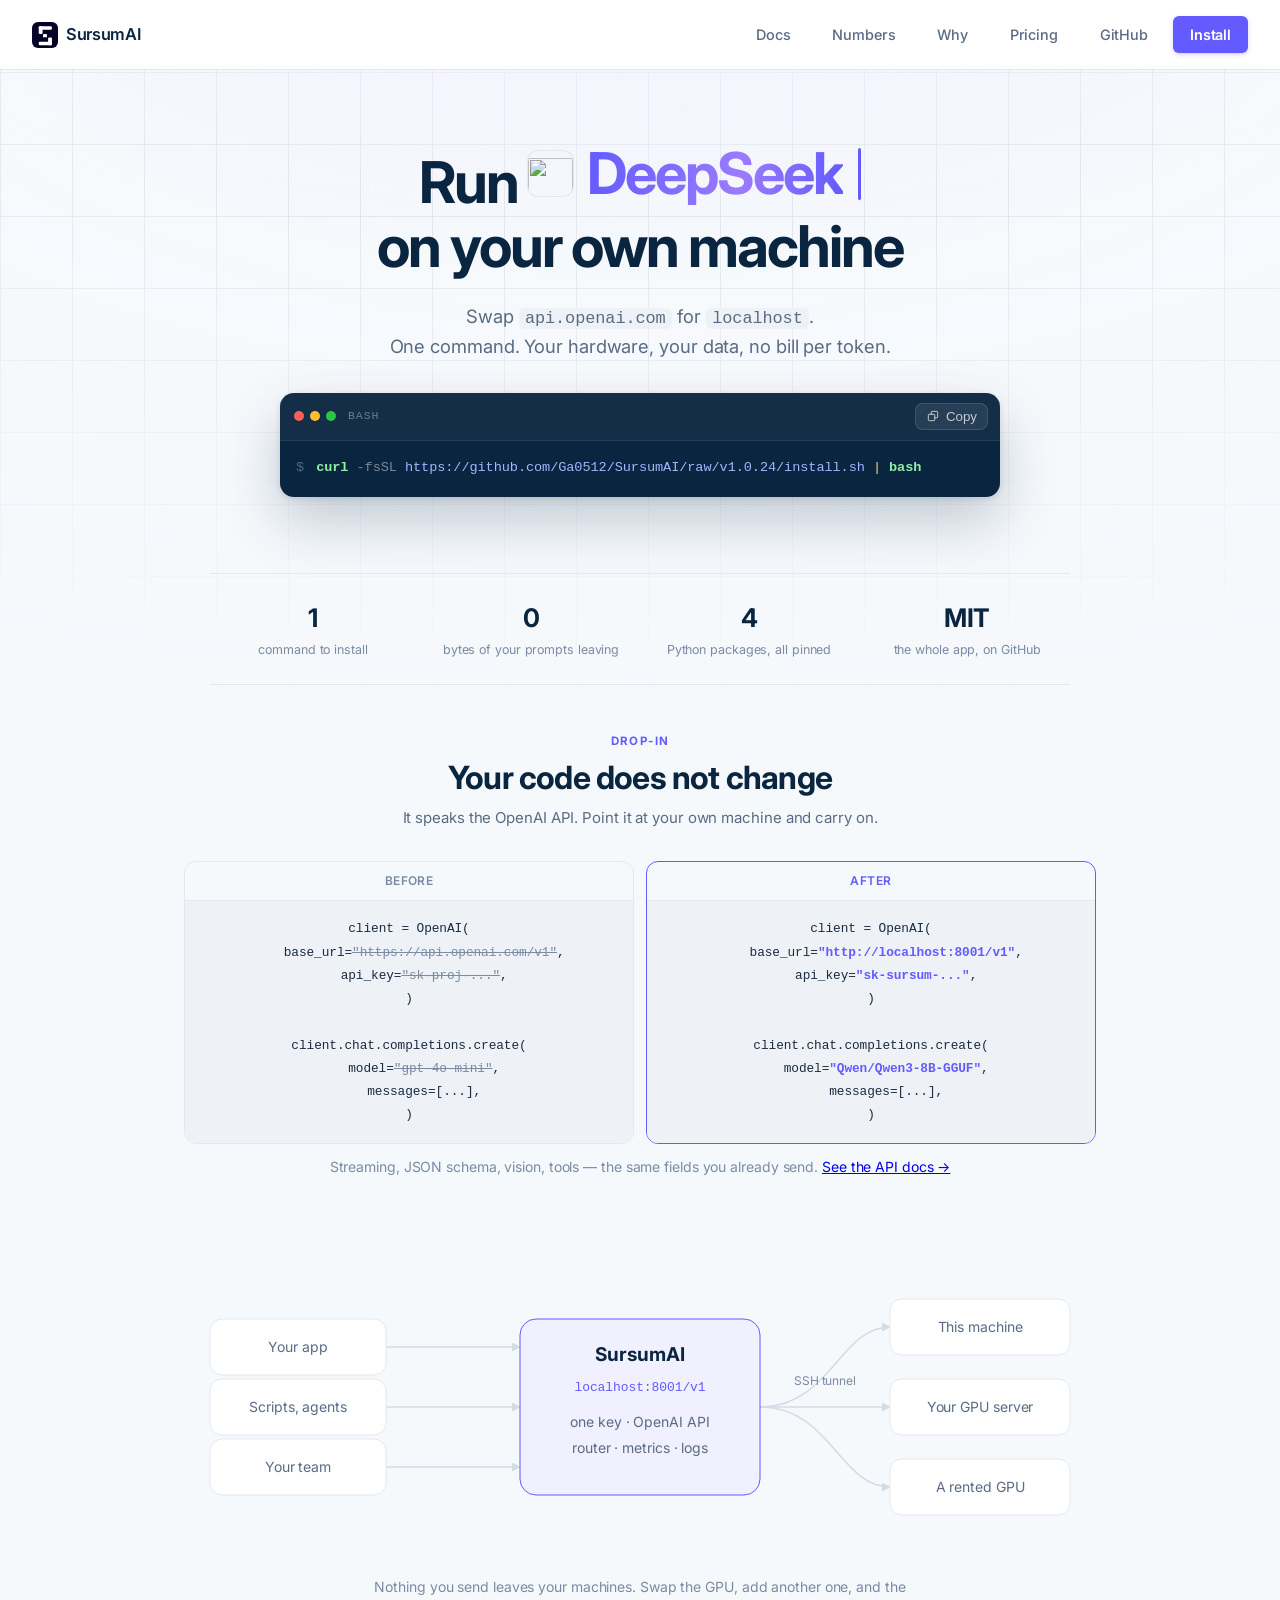
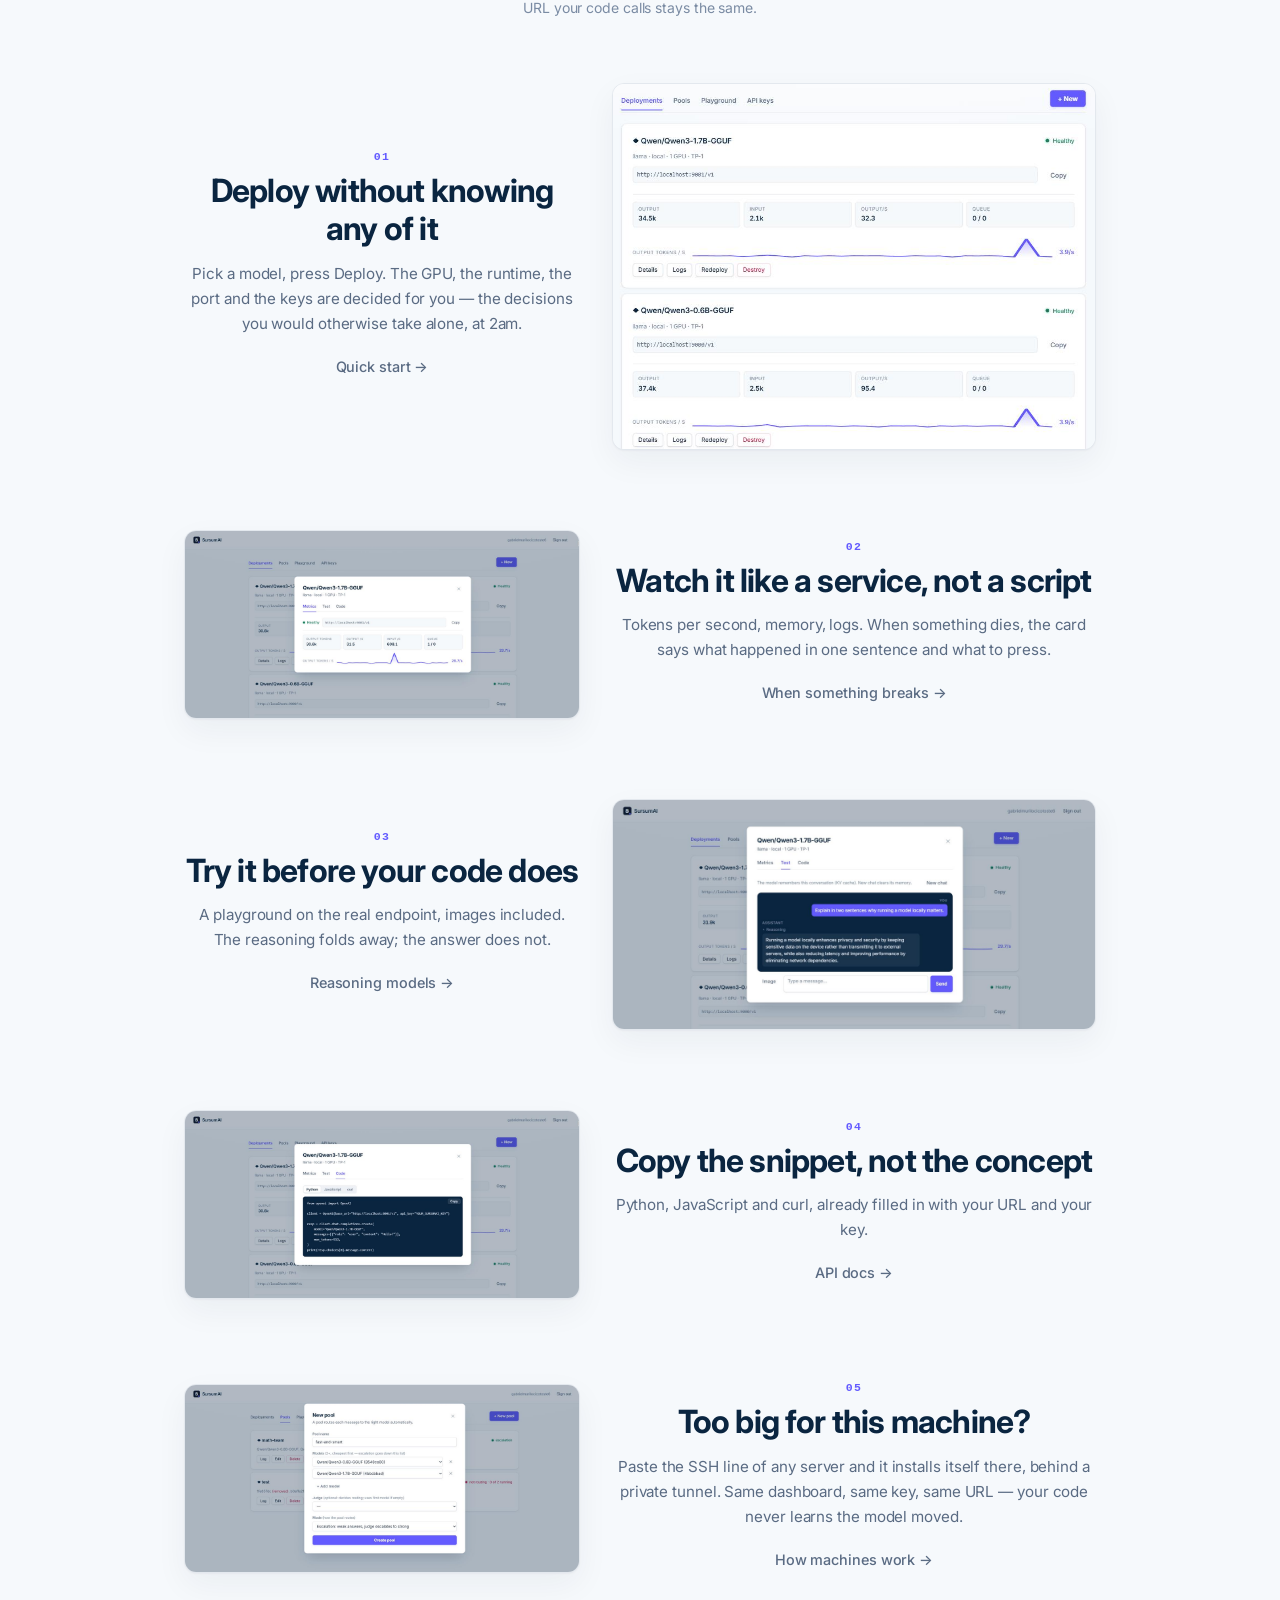
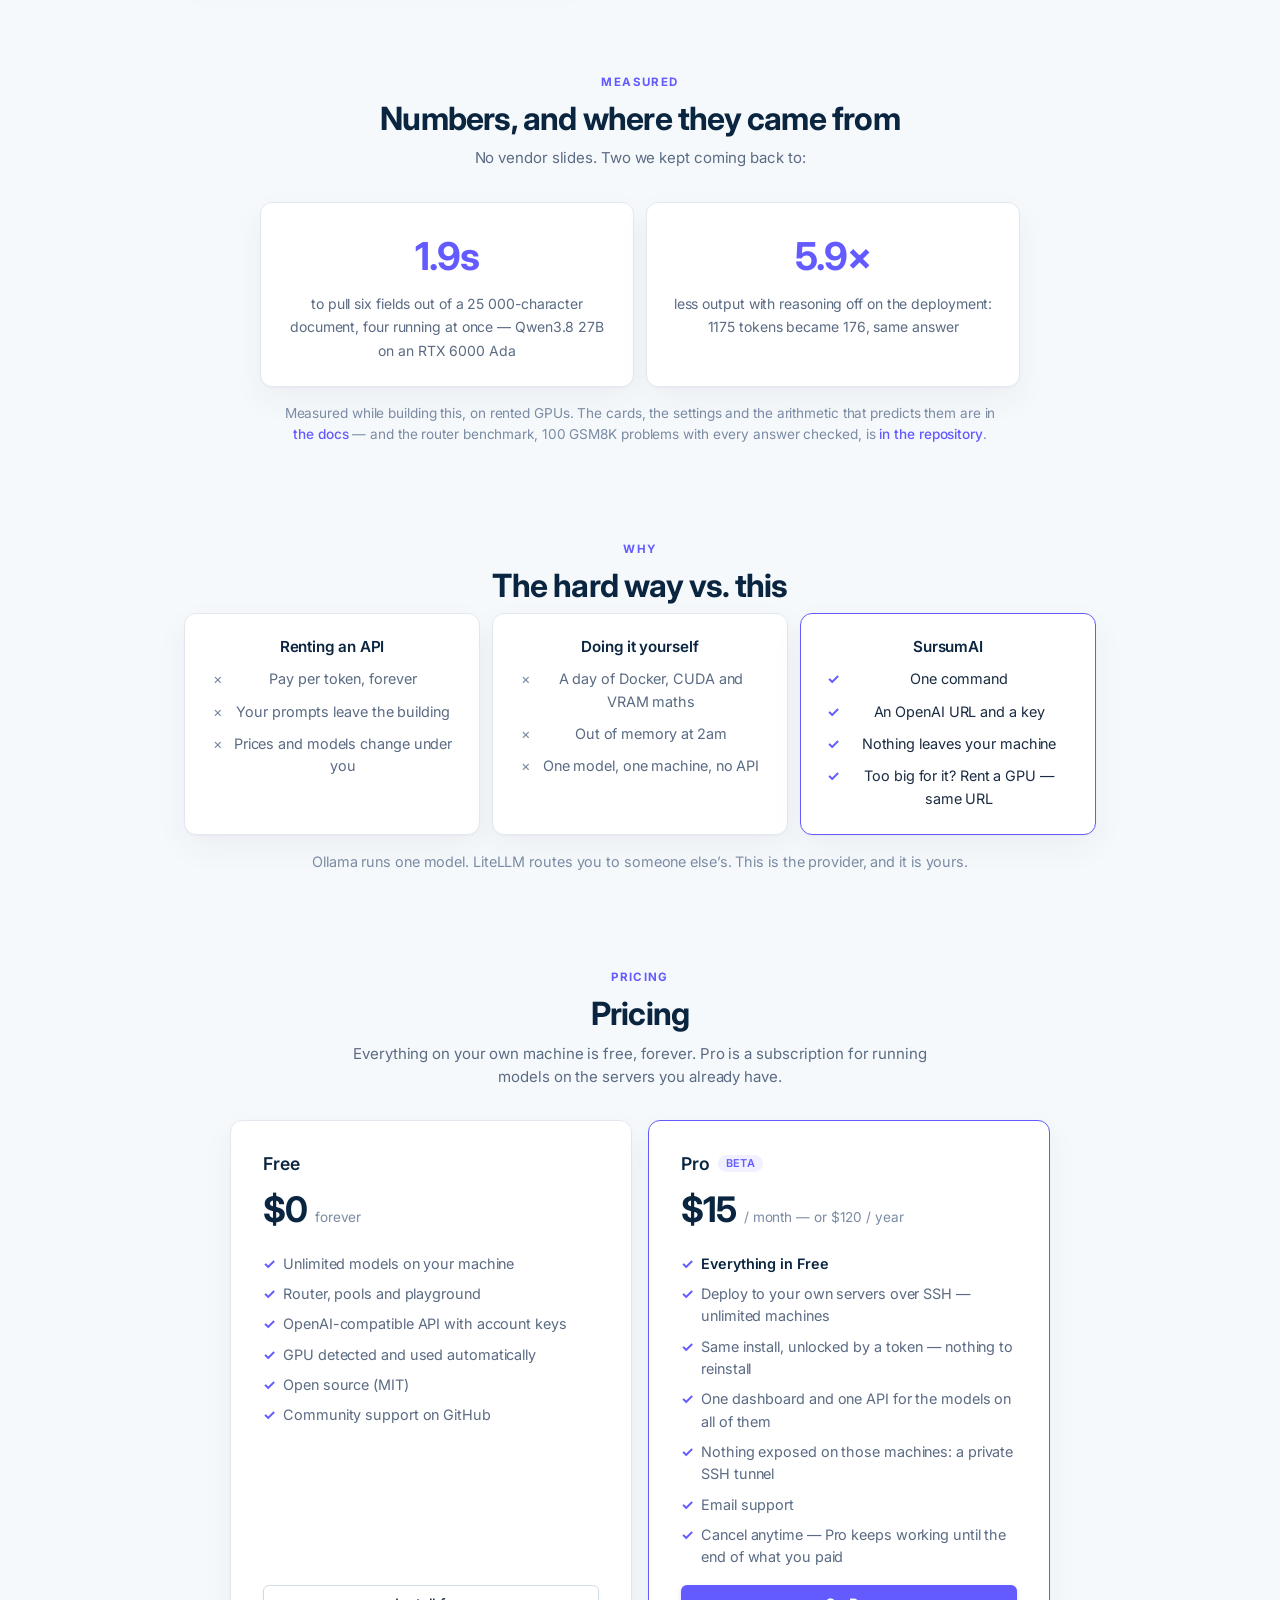
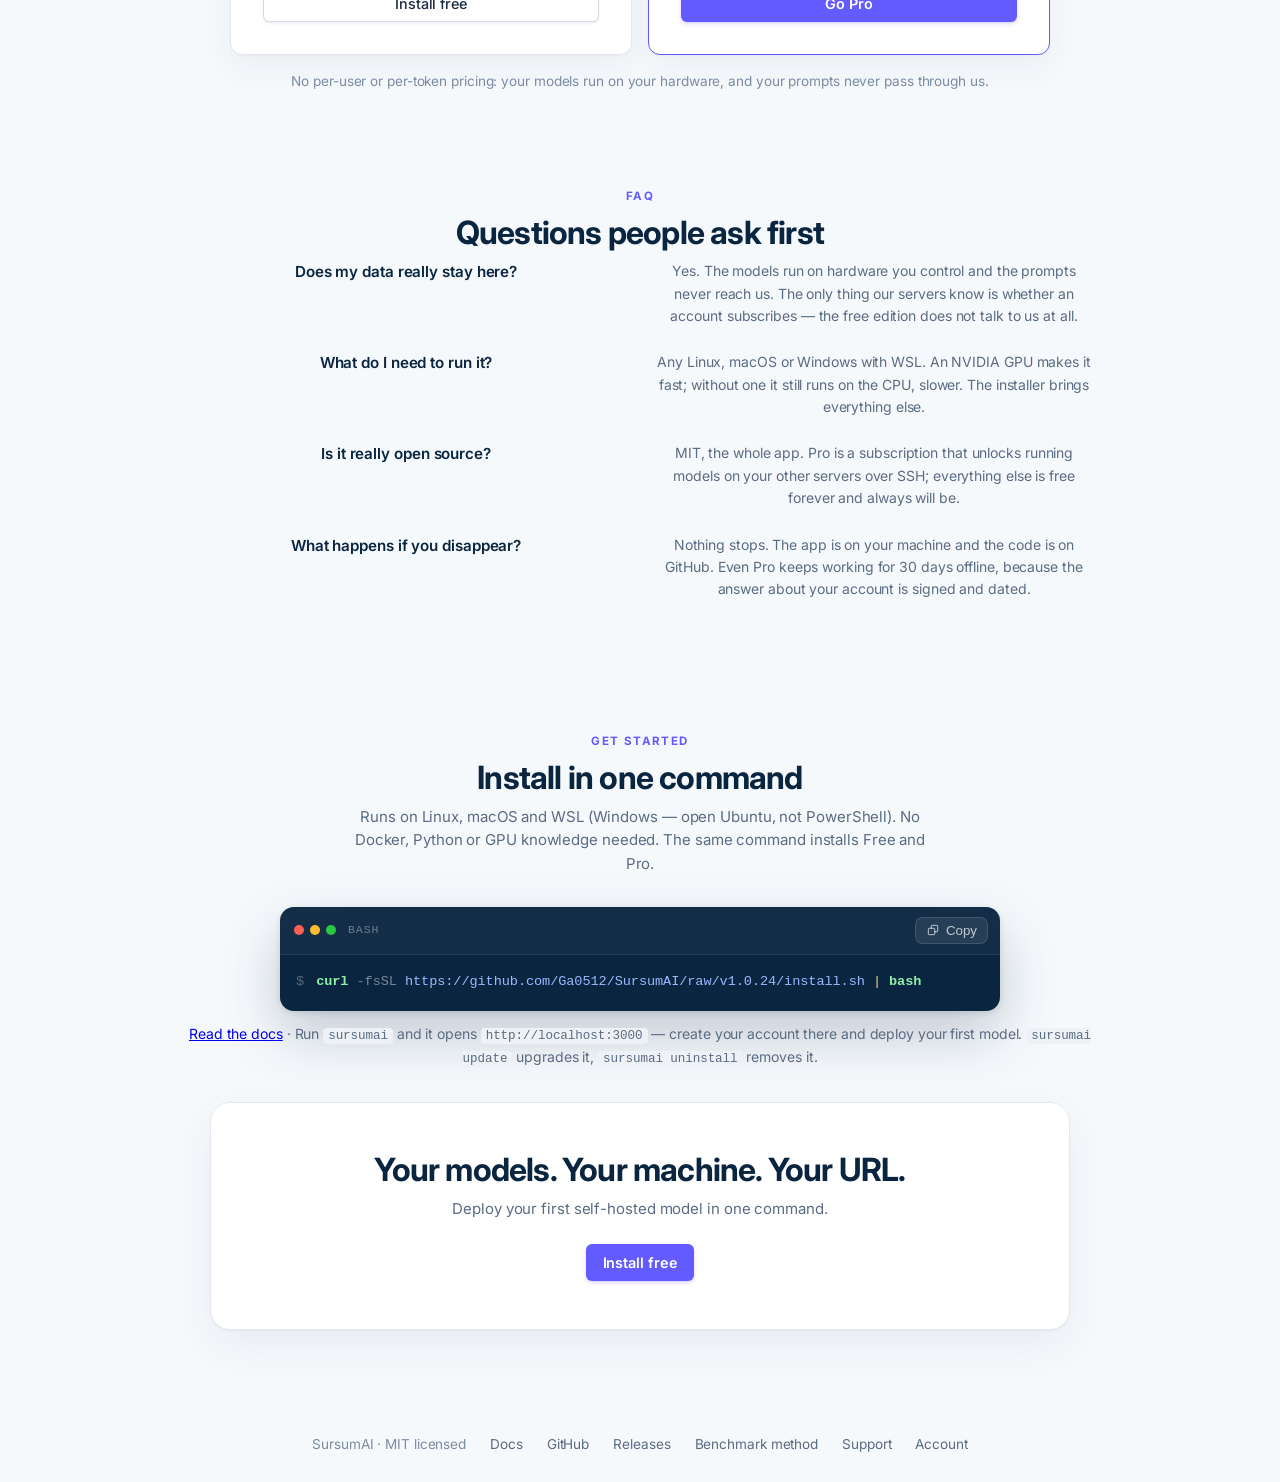
==== site/index.html @ 1282600d "v1.0.24: o lançador da v1.0.23 escrevia por cima do próprio script Regressão minha, e não era só do " ====
<!DOCTYPE html>
<html lang="en">
<head>
  <meta charset="UTF-8" />
  <meta name="viewport" content="width=device-width, initial-scale=1.0" />
  <title>SursumAI — run open models on your own machine</title>
  <meta name="description" content="Run open-weight models on your own hardware and get an OpenAI-compatible URL. Free and open source; Pro deploys to your servers over SSH." />
  <link rel="icon" type="image/svg+xml" href="favicon.svg" />
  <link rel="stylesheet" href="style.css" />
</head>
<body>
  <div class="bg"></div>

  <main id="landing">
    <nav class="nav">
      <span class="logo"><svg class="logo-mark" aria-hidden="true" xmlns="http://www.w3.org/2000/svg" viewBox="0 0 800 800"><rect width="800" height="800" fill="#070228"/><g fill="#fff"><rect x="208" y="130" width="404" height="105" rx="36"/><rect x="208" y="130" width="118" height="238" rx="36"/><rect x="340" y="368" width="120" height="105" rx="22"/><rect x="496" y="474" width="118" height="238" rx="36"/><rect x="208" y="606" width="406" height="106" rx="36"/></g></svg>SursumAI</span>
      <div class="site-links">
        <a class="btn btn-ghost" href="/docs.html">Docs</a>
        <a class="btn btn-ghost" href="#numbers">Numbers</a>
        <a class="btn btn-ghost" href="#why">Why</a>
        <a class="btn btn-ghost" href="#pricing">Pricing</a>
        <a class="btn btn-ghost" href="https://github.com/Ga0512/SursumAI" target="_blank" rel="noopener">GitHub</a>
        <a class="btn btn-primary" href="#install">Install</a>
      </div>
    </nav>
    <div class="hero">
      <h1>
        Run <span class="rotator" id="rotator"><img class="rotator-logo" id="rotatorLogo" src="https://avatars.githubusercontent.com/u/141221163?s=80" alt="" /><span class="rotator-name" id="rotatorName">Qwen</span><span class="caret" aria-hidden="true"></span></span><br />
        on your own machine
      </h1>
      <p class="sub">
        Swap <code>api.openai.com</code> for <code>localhost</code>.<br />
        One command. Your hardware, your data, no bill per token.
      </p>
      <div class="term" data-copy="curl -fsSL https://github.com/Ga0512/SursumAI/raw/v1.0.24/install.sh | bash">
        <div class="term-bar">
          <span class="term-dots"><i></i><i></i><i></i></span>
          <span class="term-name">bash</span>
          <button class="term-copy" onclick="copyInstall(this)" aria-label="Copy the install command">
            <svg viewBox="0 0 24 24" aria-hidden="true"><path d="M9 9V5.5A1.5 1.5 0 0 1 10.5 4h8A1.5 1.5 0 0 1 20 5.5v8a1.5 1.5 0 0 1-1.5 1.5H15" fill="none" stroke="currentColor" stroke-width="1.7" stroke-linecap="round"/><rect x="4" y="9" width="11" height="11" rx="1.6" fill="none" stroke="currentColor" stroke-width="1.7"/></svg>
            <span>Copy</span>
          </button>
        </div>
        <pre class="term-body"><span class="term-prompt">$</span> <span class="term-cmd">curl</span> <span class="term-flag">-fsSL</span> <span class="term-url">https://github.com/Ga0512/SursumAI/raw/v1.0.24/install.sh</span> <span class="term-pipe">|</span> <span class="term-cmd">bash</span></pre>
      </div>
      </div>

    <div class="stats-strip">
      <div><b>1</b><span>command to install</span></div>
      <div><b>0</b><span>bytes of your prompts leaving</span></div>
      <div><b>4</b><span>Python packages, all pinned</span></div>
      <div><b>MIT</b><span>the whole app, on GitHub</span></div>
    </div>

    <div class="landing-section" id="code">
      <span class="eyebrow">Drop-in</span>
      <h2>Your code does not change</h2>
      <p class="landing-sub">It speaks the OpenAI API. Point it at your own machine and
        carry on.</p>
      <div class="code-compare">
        <div class="code-col">
          <div class="code-head">Before</div>
          <pre><code>client = OpenAI(
    base_url=<span class="was">"https://api.openai.com/v1"</span>,
    api_key=<span class="was">"sk-proj-..."</span>,
)

client.chat.completions.create(
    model=<span class="was">"gpt-4o-mini"</span>,
    messages=[...],
)</code></pre>
        </div>
        <div class="code-col code-col-now">
          <div class="code-head">After</div>
          <pre><code>client = OpenAI(
    base_url=<span class="now">"http://localhost:8001/v1"</span>,
    api_key=<span class="now">"sk-sursum-..."</span>,
)

client.chat.completions.create(
    model=<span class="now">"Qwen/Qwen3-8B-GGUF"</span>,
    messages=[...],
)</code></pre>
        </div>
      </div>
      <p class="code-note">Streaming, JSON schema, vision, tools — the same fields you
        already send. <a href="/docs.html#api">See the API docs &rarr;</a></p>
    </div>

    <div class="hero-diagram">
      <svg viewBox="0 0 900 300" role="img" aria-label="Your app talks to one URL; SursumAI runs the models on your own machines">
        <defs>
          <marker id="arrow" viewBox="0 0 10 10" refX="9" refY="5" markerWidth="6" markerHeight="6" orient="auto">
            <path d="M0 0 L10 5 L0 10 z" fill="currentColor"/>
          </marker>
        </defs>
        <g class="dg-edge" marker-end="url(#arrow)">
          <path d="M196 90 H330"/>
          <path d="M196 150 H330"/>
          <path d="M196 210 H330"/>
          <path d="M570 150 H700"/>
          <path d="M570 150 C 640 150, 650 70, 700 70"/>
          <path d="M570 150 C 640 150, 650 230, 700 230"/>
        </g>

        <g class="dg-box dg-muted">
          <rect x="20" y="62" width="176" height="56" rx="12"/>
          <text x="108" y="95">Your app</text>
          <rect x="20" y="122" width="176" height="56" rx="12"/>
          <text x="108" y="155">Scripts, agents</text>
          <rect x="20" y="182" width="176" height="56" rx="12"/>
          <text x="108" y="215">Your team</text>
        </g>

        <g class="dg-box dg-main">
          <rect x="330" y="62" width="240" height="176" rx="16"/>
          <text x="450" y="104" class="dg-title">SursumAI</text>
          <text x="450" y="134" class="dg-url">localhost:8001/v1</text>
          <text x="450" y="170">one key &middot; OpenAI API</text>
          <text x="450" y="196">router &middot; metrics &middot; logs</text>
        </g>

        <g class="dg-box dg-soft">
          <rect x="700" y="42" width="180" height="56" rx="12"/>
          <text x="790" y="75">This machine</text>
          <rect x="700" y="122" width="180" height="56" rx="12"/>
          <text x="790" y="155">Your GPU server</text>
          <rect x="700" y="202" width="180" height="56" rx="12"/>
          <text x="790" y="235">A rented GPU</text>
        </g>

        <text x="635" y="128" class="dg-note">SSH tunnel</text>
      </svg>
      <p class="hero-diagram-note">Nothing you send leaves your machines. Swap the GPU,
        add another one, and the URL your code calls stays the same.</p>
    </div>

    <div class="landing-section step-section">
      <div class="step-copy">
        <span class="eyebrow step-num-lg">01</span>
        <h2>Deploy without knowing any of it</h2>
        <p>Pick a model, press Deploy. The GPU, the runtime, the port and the keys are
          decided for you — the decisions you would otherwise take alone, at 2am.</p>
        <a class="btn btn-ghost" href="/docs.html#start">Quick start &rarr;</a>
      </div>
      <div class="step-shot">
        <img src="screenshots/02-dashboard.png" alt="The dashboard listing deployments with their status" loading="lazy" />
      </div>
    </div>

    <div class="landing-section step-section step-flip">
      <div class="step-copy">
        <span class="eyebrow step-num-lg">02</span>
        <h2>Watch it like a service, not a script</h2>
        <p>Tokens per second, memory, logs. When something dies, the card says what
          happened in one sentence and what to press.</p>
        <a class="btn btn-ghost" href="/docs.html#trouble">When something breaks &rarr;</a>
      </div>
      <div class="step-shot">
        <img src="screenshots/03-detail-metrics.png" alt="Live metrics for a running model" loading="lazy" />
      </div>
    </div>

    <div class="landing-section step-section">
      <div class="step-copy">
        <span class="eyebrow step-num-lg">03</span>
        <h2>Try it before your code does</h2>
        <p>A playground on the real endpoint, images included. The reasoning folds away;
          the answer does not.</p>
        <a class="btn btn-ghost" href="/docs.html#thinking">Reasoning models &rarr;</a>
      </div>
      <div class="step-shot">
        <img src="screenshots/04-playground.png" alt="The playground chatting with a deployed model" loading="lazy" />
      </div>
    </div>

    <div class="landing-section step-section step-flip">
      <div class="step-copy">
        <span class="eyebrow step-num-lg">04</span>
        <h2>Copy the snippet, not the concept</h2>
        <p>Python, JavaScript and curl, already filled in with your URL and your key.</p>
        <a class="btn btn-ghost" href="/docs.html#api">API docs &rarr;</a>
      </div>
      <div class="step-shot">
        <img src="screenshots/07-code.png" alt="Ready-made code snippets for the deployed model" loading="lazy" />
      </div>
    </div>

    <div class="landing-section step-section step-flip">
      <div class="step-copy">
        <span class="eyebrow step-num-lg">05</span>
        <h2>Too big for this machine?</h2>
        <p>Paste the SSH line of any server and it installs itself there, behind a
          private tunnel. Same dashboard, same key, same URL — your code never learns
          the model moved.</p>
        <a class="btn btn-ghost" href="/docs.html#machines">How machines work &rarr;</a>
      </div>
      <div class="step-shot">
        <img src="screenshots/06-pool-modal.png" alt="A pool mixing models from different machines" loading="lazy" />
      </div>
    </div>

    <div class="landing-section" id="numbers">
      <span class="eyebrow">Measured</span>
      <h2>Numbers, and where they came from</h2>
      <p class="landing-sub">No vendor slides. Two we kept coming back to:</p>
      <div class="numbers">
        <div class="number">
          <b>1.9s</b>
          <span>to pull six fields out of a 25 000-character document, four running at
            once — Qwen3.8 27B on an RTX 6000 Ada</span>
        </div>
        <div class="number">
          <b>5.9&times;</b>
          <span>less output with reasoning off on the deployment: 1175 tokens became
            176, same answer</span>
        </div>
      </div>
      <p class="bench-caveat">Measured while building this, on rented GPUs. The cards,
        the settings and the arithmetic that predicts them are in
        <a href="/docs.html#models">the docs</a> — and the router benchmark, 100 GSM8K
        problems with every answer checked, is
        <a href="https://github.com/Ga0512/SursumAI/tree/main/bench" target="_blank" rel="noopener">in the repository</a>.</p>
    </div>

    <div class="landing-section" id="why">
      <span class="eyebrow">Why</span>
      <h2>The hard way vs. this</h2>
      <div class="versus">
        <div class="versus-col versus-old">
          <h3>Renting an API</h3>
          <ul>
            <li>Pay per token, forever</li>
            <li>Your prompts leave the building</li>
            <li>Prices and models change under you</li>
          </ul>
        </div>
        <div class="versus-col versus-old">
          <h3>Doing it yourself</h3>
          <ul>
            <li>A day of Docker, CUDA and VRAM maths</li>
            <li>Out of memory at 2am</li>
            <li>One model, one machine, no API</li>
          </ul>
        </div>
        <div class="versus-col versus-new">
          <h3>SursumAI</h3>
          <ul>
            <li>One command</li>
            <li>An OpenAI URL and a key</li>
            <li>Nothing leaves your machine</li>
            <li>Too big for it? Rent a GPU &mdash; same URL</li>
          </ul>
        </div>
      </div>
      <p class="versus-note">Ollama runs one model. LiteLLM routes you to someone
         else&rsquo;s. This is the provider, and it is yours.</p>
    </div>

    <div class="landing-section" id="pricing">
      <span class="eyebrow">Pricing</span>
      <h2>Pricing</h2>
      <p class="landing-sub">Everything on your own machine is free, forever. Pro is a subscription for running models on the servers you already have.</p>
      <div class="plans">
        <div class="plan">
          <div class="plan-head">
            <h3>Free</h3>
            <div class="plan-price"><b>$0</b><span>forever</span></div>
          </div>
          <ul class="plan-list">
            <li>Unlimited models on your machine</li>
            <li>Router, pools and playground</li>
            <li>OpenAI-compatible API with account keys</li>
            <li>GPU detected and used automatically</li>
            <li>Open source (MIT)</li>
            <li>Community support on GitHub</li>
          </ul>
          <a class="btn plan-cta" href="#install">Install free</a>
        </div>
        <div class="plan plan-pro">
          <div class="plan-head">
            <h3>Pro <span class="plan-soon">Beta</span></h3>
            <div class="plan-price"><b>$15</b><span>/ month &mdash; or $120 / year</span></div>
          </div>
          <ul class="plan-list">
            <li><strong>Everything in Free</strong></li>
            <li>Deploy to your own servers over SSH &mdash; unlimited machines</li>
            <li>Same install, unlocked by a token &mdash; nothing to reinstall</li>
            <li>One dashboard and one API for the models on all of them</li>
            <li>Nothing exposed on those machines: a private SSH tunnel</li>
            <li>Email support</li>
            <li>Cancel anytime &mdash; Pro keeps working until the end of what you paid</li>
          </ul>
          <a class="btn btn-primary plan-cta" href="https://app.sursumai.com">Go Pro</a>
        </div>
      </div>
      <p class="bench-caveat">No per-user or per-token pricing: your models run on your hardware, and your prompts never pass through us.</p>
    </div>

    <div class="landing-section" id="faq">
      <span class="eyebrow">FAQ</span>
      <h2>Questions people ask first</h2>
      <dl class="faq">
        <dt>Does my data really stay here?</dt>
        <dd>Yes. The models run on hardware you control and the prompts never reach us.
          The only thing our servers know is whether an account subscribes — the free
          edition does not talk to us at all.</dd>

        <dt>What do I need to run it?</dt>
        <dd>Any Linux, macOS or Windows with WSL. An NVIDIA GPU makes it fast; without
          one it still runs on the CPU, slower. The installer brings everything else.</dd>

        <dt>Is it really open source?</dt>
        <dd>MIT, the whole app. Pro is a subscription that unlocks running models on your
          other servers over SSH; everything else is free forever and always will be.</dd>

        <dt>What happens if you disappear?</dt>
        <dd>Nothing stops. The app is on your machine and the code is on GitHub. Even
          Pro keeps working for 30 days offline, because the answer about your account
          is signed and dated.</dd>
      </dl>
    </div>

    <div class="landing-install" id="install">
      <span class="eyebrow">Get started</span>
      <h2>Install in one command</h2>
      <p class="landing-sub">Runs on Linux, macOS and WSL (Windows &mdash; open Ubuntu, not PowerShell). No Docker, Python or GPU knowledge needed. The same command installs Free and Pro.</p>
      <div class="term" data-copy="curl -fsSL https://github.com/Ga0512/SursumAI/raw/v1.0.24/install.sh | bash">
        <div class="term-bar">
          <span class="term-dots"><i></i><i></i><i></i></span>
          <span class="term-name">bash</span>
          <button class="term-copy" onclick="copyInstall(this)" aria-label="Copy the install command">
            <svg viewBox="0 0 24 24" aria-hidden="true"><path d="M9 9V5.5A1.5 1.5 0 0 1 10.5 4h8A1.5 1.5 0 0 1 20 5.5v8a1.5 1.5 0 0 1-1.5 1.5H15" fill="none" stroke="currentColor" stroke-width="1.7" stroke-linecap="round"/><rect x="4" y="9" width="11" height="11" rx="1.6" fill="none" stroke="currentColor" stroke-width="1.7"/></svg>
            <span>Copy</span>
          </button>
        </div>
        <pre class="term-body"><span class="term-prompt">$</span> <span class="term-cmd">curl</span> <span class="term-flag">-fsSL</span> <span class="term-url">https://github.com/Ga0512/SursumAI/raw/v1.0.24/install.sh</span> <span class="term-pipe">|</span> <span class="term-cmd">bash</span></pre>
      </div>
      <p class="install-note"><a href="/docs.html">Read the docs</a> &middot; Run <code>sursumai</code> and it opens <code>http://localhost:3000</code> &mdash; create your account there and deploy your first model. <code>sursumai update</code> upgrades it, <code>sursumai uninstall</code> removes it.</p>
    </div>

    <div class="landing-cta">
      <h2>Your models. Your machine. Your URL.</h2>
      <p>Deploy your first self-hosted model in one command.</p>
      <a class="btn btn-primary" href="#install">Install free</a>
    </div>
  </main>

  <footer class="site-foot">
    <span>SursumAI &middot; MIT licensed</span>
    <a href="/docs.html">Docs</a>
    <a href="https://github.com/Ga0512/SursumAI" target="_blank" rel="noopener">GitHub</a>
    <a href="https://github.com/Ga0512/SursumAI/releases" target="_blank" rel="noopener">Releases</a>
    <a href="https://github.com/Ga0512/SursumAI/tree/main/bench" target="_blank" rel="noopener">Benchmark method</a>
    <a href="https://github.com/Ga0512/SursumAI/issues" target="_blank" rel="noopener">Support</a>
    <a href="https://app.sursumai.com">Account</a>
  </footer>

  <script src="site.js"></script>
</body>
</html>
---- site/style.css ----
@import url('https://fonts.googleapis.com/css2?family=Inter:wght@400;500;600;700&display=swap');

/* ==========================================================================
   Design tokens
   Solid surfaces, hairline borders, layered soft shadows, one accent colour.
   Nothing translucent: glass blur made every screen read as busy.
   ========================================================================== */
:root {
  --bg: #f6f9fc;
  --surface: #ffffff;
  --surface-soft: #f6f9fc;
  --surface-sunken: #eef2f7;
  --ink: #0a2540;          /* headings */
  --text: #1a2b42;         /* body */
  --text-soft: #5a6b83;    /* secondary */
  --text-muted: #7a8ba3;   /* tertiary, labels */
  --border: #e3e8ee;
  --border-strong: #d3dbe5;

  --accent: #635bff;
  --accent-hover: #524bdb;
  --accent-soft: #f1f0ff;
  --accent-ring: rgba(99, 91, 255, 0.22);

  --green: #0e7c5a;
  --green-soft: #e6f5ef;
  --amber: #a95c00;
  --amber-soft: #fdf3e6;
  --red: #c1274f;
  --red-soft: #fdeef2;

  --ink-panel: #0a2540;    /* dark panels: code, chat, logs */
  --ink-panel-text: #d7e0ee;

  /* one spacing scale, so gaps stop being ad-hoc */
  --s1: 4px;  --s2: 8px;  --s3: 12px; --s4: 16px;
  --s5: 24px; --s6: 32px; --s7: 48px; --s8: 72px;

  --r-sm: 6px;
  --r: 8px;
  --r-lg: 12px;

  --shadow-sm: 0 1px 1px rgba(10, 37, 64, 0.04), 0 2px 5px rgba(10, 37, 64, 0.04);
  --shadow: 0 1px 1px rgba(10, 37, 64, 0.04), 0 6px 14px -6px rgba(10, 37, 64, 0.12);
  --shadow-lg: 0 2px 4px rgba(10, 37, 64, 0.06), 0 24px 48px -16px rgba(10, 37, 64, 0.22);
  --ring: 0 0 0 3px var(--accent-ring);
}

* { margin: 0; padding: 0; box-sizing: border-box; }

body {
  font-family: 'Inter', system-ui, -apple-system, sans-serif;
  font-size: 15px;
  line-height: 1.55;
  letter-spacing: -0.006em;
  color: var(--text);
  background: var(--bg);
  min-height: 100vh;
  overflow-x: hidden;
  -webkit-font-smoothing: antialiased;
}

h1, h2, h3 { color: var(--ink); line-height: 1.2; }

/* One focus treatment for the whole app — keyboard navigation should never
   leave you guessing where you are. */
:focus-visible {
  outline: none;
  box-shadow: var(--ring);
  border-radius: var(--r-sm);
}

::selection { background: var(--accent-soft); }

.bg {
  position: fixed;
  inset: 0;
  z-index: -1;
  /* a faint grid under a soft glow: the page looks designed without a single
     decoration competing with the content */
  background:
    radial-gradient(90% 50% at 50% -5%, rgba(99, 91, 255, 0.07) 0%, rgba(99, 91, 255, 0) 70%),
    radial-gradient(120% 60% at 50% -10%, #ffffff 0%, rgba(255, 255, 255, 0) 60%),
    linear-gradient(var(--border) 1px, transparent 1px) 0 0 / 100% 72px,
    linear-gradient(90deg, var(--border) 1px, transparent 1px) 0 0 / 72px 100%,
    var(--bg);
  mask-image: radial-gradient(130% 80% at 50% 0%, #000 35%, rgba(0, 0, 0, 0.35) 75%, transparent 100%);
}

.token-chip {
  display: inline-block;
  padding: 0.2em 0.55em;
  border-radius: var(--r-sm);
  font-weight: 600;
  font-size: 0.8em;
  color: #fff;
}
.tc-blue { background: var(--accent); }
.tc-purple { background: #7a5af8; }
.tc-green { background: var(--green); }
.tc-pink { background: #be185d; }
.tc-amber { background: var(--amber); }

/* --- surfaces --------------------------------------------------------- */
.glass,
.feature, .step, .landing-col,
.deploy-card, .modal, .auth-card {
  background: var(--surface);
  border: 1px solid var(--border);
  border-radius: var(--r-lg);
  box-shadow: var(--shadow-sm);
}

/* ==========================================================================
   Buttons
   ========================================================================== */
.btn {
  display: inline-flex;
  align-items: center;
  justify-content: center;
  gap: var(--s2);
  font-family: inherit;
  font-weight: 500;
  font-size: 0.9rem;
  line-height: 1.2;
  padding: 0.62em 1.1em;
  border-radius: var(--r-sm);
  border: 1px solid var(--border-strong);
  background: var(--surface);
  color: var(--text);
  cursor: pointer;
  white-space: nowrap;
  box-shadow: var(--shadow-sm);
  transition: background 0.12s ease, border-color 0.12s ease,
              box-shadow 0.12s ease, color 0.12s ease;
}
.btn:hover { background: var(--surface-soft); border-color: #c3cddb; }
.btn:active { background: var(--surface-sunken); box-shadow: none; }
.btn:disabled { opacity: 0.5; cursor: not-allowed; box-shadow: none; }
.btn:disabled:hover { background: var(--surface); border-color: var(--border-strong); }

.btn-primary {
  background: var(--accent);
  color: #fff;
  border-color: transparent;
  font-weight: 600;
  box-shadow: 0 1px 1px rgba(10, 37, 64, 0.06), 0 2px 5px rgba(99, 91, 255, 0.22);
}
.btn-primary:hover { background: var(--accent-hover); border-color: transparent; }
.btn-primary:active { background: #463fc4; }
.btn-primary:disabled:hover { background: var(--accent); }

.btn-ghost {
  background: transparent;
  border-color: transparent;
  box-shadow: none;
  color: var(--text-soft);
}
.btn-ghost:hover { background: var(--surface-sunken); border-color: transparent; color: var(--ink); }

.btn-danger {
  background: var(--surface);
  color: var(--red);
  border-color: #f0c9d4;
  box-shadow: var(--shadow-sm);
}
.btn-danger:hover { background: var(--red-soft); border-color: #e5a9ba; }

.btn-sm { padding: 0.4em 0.75em; font-size: 0.78rem; }

/* ==========================================================================
   Form controls
   ========================================================================== */
.field { display: flex; flex-direction: column; gap: var(--s1); }
.field label {
  font-size: 0.8rem;
  font-weight: 500;
  color: var(--text-soft);
}

.input, .select {
  font-family: inherit;
  font-size: 0.9rem;
  color: var(--text);
  padding: 0.6em 0.8em;
  border-radius: var(--r-sm);
  border: 1px solid var(--border-strong);
  background: var(--surface);
  box-shadow: var(--shadow-sm);
  outline: none;
  transition: border-color 0.12s ease, box-shadow 0.12s ease;
}
.input::placeholder { color: var(--text-muted); }
.input:hover, .select:hover { border-color: #c3cddb; }
.input:focus, .select:focus {
  border-color: var(--accent);
  box-shadow: var(--ring);
}
select.input, .select { cursor: pointer; }

/* ==========================================================================
   Landing
   ========================================================================== */
.hero { padding: var(--s8) var(--s5) var(--s6); text-align: center; }
.hero h1 {
  font-size: clamp(2.2rem, 5.5vw, 3.6rem);
  font-weight: 700;
  letter-spacing: -0.035em;
  line-height: 1.1;
  max-width: 860px;
  margin: 0 auto var(--s5);
}
.hero .sub {
  font-size: clamp(1rem, 1.6vw, 1.15rem);
  color: var(--text-soft);
  max-width: 620px;
  margin: 0 auto var(--s6);
}
.hero .actions { display: flex; gap: var(--s3); justify-content: center; flex-wrap: wrap; }
.hero .actions .btn { padding: 0.72em 1.4em; font-size: 0.95rem; }
.hero .typing {
  display: inline-block;
  border-right: 3px solid var(--accent);
  padding-right: 4px;
  animation: blink 0.9s step-end infinite;
}
@keyframes blink { 50% { border-color: transparent; } }

.hero-shot { max-width: 920px; margin: var(--s2) auto 0; padding: 0 var(--s5); }
.hero-shot img {
  width: 100%;
  display: block;
  border-radius: var(--r-lg);
  border: 1px solid var(--border);
  box-shadow: var(--shadow-lg);
}

.landing-section { max-width: 960px; margin: 0 auto; padding: var(--s8) var(--s5) 0; text-align: center; }
.landing-section h2 {
  font-size: clamp(1.5rem, 3vw, 2rem);
  font-weight: 700;
  letter-spacing: -0.025em;
  margin-bottom: var(--s2);
}
.landing-sub { color: var(--text-soft); max-width: 600px; margin: 0 auto var(--s6); }

.feature-grid, .steps { display: grid; grid-template-columns: repeat(3, 1fr); gap: var(--s3); text-align: left; }
.feature, .step, .landing-col { padding: var(--s5); }
.feature svg { width: 22px; height: 22px; color: var(--accent); margin-bottom: var(--s3); }
.feature h3, .step h3, .landing-col h3 { font-size: 0.98rem; font-weight: 600; margin-bottom: var(--s1); }
.feature p, .step p, .landing-col p { font-size: 0.875rem; color: var(--text-soft); }
.feature code, .install-note code, .hint code {
  font-family: ui-monospace, SFMono-Regular, Menlo, monospace;
  font-size: 0.9em;
  background: var(--surface-sunken);
  padding: 1px 5px;
  border-radius: 4px;
}

.step-num {
  width: 24px; height: 24px;
  display: grid; place-items: center;
  border-radius: 50%;
  background: var(--accent-soft);
  color: var(--accent);
  font-size: 0.78rem; font-weight: 600;
  margin-bottom: var(--s3);
}

.landing-cols { display: grid; grid-template-columns: 1fr 1fr; gap: var(--s3); text-align: left; }

.landing-cta { max-width: 960px; margin: var(--s8) auto 0; padding: var(--s7) var(--s5); text-align: center; }
.landing-cta h2 { font-size: clamp(1.5rem, 3vw, 2rem); font-weight: 700; letter-spacing: -0.025em; margin-bottom: var(--s2); }
.landing-cta p { color: var(--text-soft); margin-bottom: var(--s5); }

.landing-install { max-width: 960px; margin: var(--s8) auto 0; padding: 0 var(--s5); text-align: center; }
.landing-install h2 { font-size: clamp(1.5rem, 3vw, 2rem); font-weight: 700; letter-spacing: -0.025em; margin-bottom: var(--s2); }
.install-box {
  display: flex; align-items: center; gap: var(--s3);
  background: var(--ink-panel);
  border-radius: var(--r);
  padding: var(--s3) var(--s4);
  max-width: 760px;
  margin: 0 auto var(--s3);
  box-shadow: var(--shadow);
}
.install-cmd {
  flex: 1; min-width: 0; text-align: left;
  font-family: ui-monospace, SFMono-Regular, Menlo, monospace;
  font-size: 0.84rem;
  color: var(--ink-panel-text);
  overflow-x: auto;
  white-space: nowrap;
}
.install-copy {
  flex: none;
  background: rgba(255,255,255,0.1);
  color: #fff;
  border-color: rgba(255,255,255,0.18);
  box-shadow: none;
  font-size: 0.8rem;
  padding: 0.45em 0.9em;
}
.install-copy:hover { background: rgba(255,255,255,0.18); border-color: rgba(255,255,255,0.28); }
.install-note { font-size: 0.875rem; color: var(--text-soft); }

/* --- router benchmark ------------------------------------------------- */
.bench {
  display: grid; grid-template-columns: 1.5fr 1fr; gap: var(--s3);
  text-align: left; align-items: stretch;
}
/* grid and flex children default to min-width:auto, so a nowrap cell or a
   long command widens the whole page past the phone and gets clipped */
.bench > * { min-width: 0; }
.bench-table-wrap {
  background: var(--surface);
  border: 1px solid var(--border);
  border-radius: var(--r-lg);
  box-shadow: var(--shadow-sm);
  overflow-x: auto;
}
.bench-table { width: 100%; height: 100%; border-collapse: collapse; font-size: 0.9rem; }
.bench-table th {
  text-align: left; font-weight: 500; font-size: 0.75rem;
  text-transform: uppercase; letter-spacing: 0.05em;
  color: var(--text-muted);
  padding: var(--s3) var(--s4);
  border-bottom: 1px solid var(--border);
}
.bench-table td {
  padding: var(--s3) var(--s4);
  border-bottom: 1px solid var(--border);
  color: var(--text);
  font-variant-numeric: tabular-nums;
}
.bench-table tr:last-child td { border-bottom: none; }
.bench-table th:not(:first-child), .bench-table td:not(:first-child) { text-align: right; white-space: nowrap; }
.bench-hl td { background: var(--accent-soft); color: var(--ink); font-weight: 600; }
.bench-note { display: block; font-size: 0.75rem; font-weight: 400; color: var(--text-soft); }

.bench-facts { display: grid; gap: var(--s3); }
.bench-fact {
  background: var(--surface);
  border: 1px solid var(--border);
  border-radius: var(--r-lg);
  box-shadow: var(--shadow-sm);
  padding: var(--s4) var(--s5);
  display: flex; flex-direction: column; gap: var(--s1);
}
.bench-fact b {
  font-size: 1.9rem; font-weight: 700; letter-spacing: -0.03em;
  color: var(--accent); font-variant-numeric: tabular-nums; line-height: 1.1;
}
.bench-fact span { font-size: 0.85rem; color: var(--text-soft); line-height: 1.45; }
/* the negative result gets the same weight as the positive one, on purpose */
.bench-fact-neg b { color: var(--red); }

.bench-caveat {
  max-width: 720px; margin: var(--s4) auto 0;
  font-size: 0.85rem; color: var(--text-muted);
}
.bench-caveat a { color: var(--accent); text-decoration: none; font-weight: 500; }
.bench-caveat a:hover { text-decoration: underline; }

/* ==========================================================================
   Auth
   ========================================================================== */
.auth-wrap { min-height: 88vh; display: grid; place-items: center; padding: var(--s5); }
.auth-card { width: 100%; max-width: 400px; padding: var(--s6); box-shadow: var(--shadow); }
.auth-card h2 { font-size: 1.4rem; letter-spacing: -0.02em; margin-bottom: var(--s1); }
.auth-card > p { color: var(--text-soft); font-size: 0.9rem; margin-bottom: var(--s5); }
.auth-card .field { margin-bottom: var(--s4); text-align: left; }
.auth-card .btn { width: 100%; }
.auth-card .btn-primary { margin-top: var(--s2); padding: 0.7em 1.1em; }
.auth-card .btn-ghost { margin-top: var(--s2); }

/* ==========================================================================
   Shell: nav + dashboard
   ========================================================================== */
.nav {
  display: flex; align-items: center; justify-content: space-between;
  gap: var(--s4);
  padding: var(--s4) var(--s6);
  background: var(--surface);
  border-bottom: 1px solid var(--border);
}
.nav .logo {
  font-weight: 600; font-size: 1.02rem; letter-spacing: -0.02em;
  color: var(--ink);
  display: inline-flex; align-items: center; gap: var(--s2);
}
.logo-mark { width: 26px; height: 26px; border-radius: var(--r-sm); display: block; }
.nav-right { display: flex; align-items: center; gap: var(--s2); }
.nav > div { display: flex; align-items: center; gap: var(--s2); }
.nav-user { font-size: 0.85rem; color: var(--text-muted); }

.dash { max-width: 1080px; margin: 0 auto; padding: var(--s6) var(--s5) var(--s8); }

.update-banner {
  display: flex; align-items: center; justify-content: space-between; gap: var(--s3);
  background: var(--amber-soft);
  border: 1px solid #f0dcc0;
  border-radius: var(--r);
  padding: var(--s3) var(--s4);
  margin-bottom: var(--s5);
  color: #7a4400;
  font-size: 0.875rem;
}
.update-btn { flex: none; }
.update-btn:disabled { opacity: 0.6; cursor: not-allowed; }

.dash-head {
  display: flex; align-items: center; justify-content: space-between;
  gap: var(--s4); flex-wrap: wrap;
  margin-bottom: var(--s5);
  border-bottom: 1px solid var(--border);
}
.dash-head h2 { font-size: 1.5rem; letter-spacing: -0.025em; }
.dash-head > div:last-child { display: flex; gap: var(--s2); padding-bottom: var(--s3); }

/* Underlined tabs rather than filled pills: four solid blue blocks in a row
   was the loudest thing on the screen and none of it was the content. */
.dash-tabs { display: flex; gap: var(--s5); }
.dash-tab {
  background: none; border: none; cursor: pointer; font-family: inherit;
  font-size: 0.9rem; font-weight: 500; color: var(--text-soft);
  padding: var(--s2) 0 var(--s3);
  border-bottom: 2px solid transparent;
  margin-bottom: -1px;
  transition: color 0.12s ease, border-color 0.12s ease;
}
.dash-tab:hover { color: var(--ink); }
.dash-tab.active { color: var(--accent); border-bottom-color: var(--accent); font-weight: 600; }

.sursum-grid { display: grid; gap: var(--s3); }

/* ==========================================================================
   Deploy cards
   ========================================================================== */
.deploy-card {
  padding: var(--s5);
  display: flex; flex-direction: column; gap: var(--s3);
  cursor: pointer;
  transition: border-color 0.12s ease, box-shadow 0.12s ease;
}
.deploy-card:hover { border-color: var(--border-strong); box-shadow: var(--shadow); }
/* pool cards have no click-through; only their buttons act */
.pool-card { cursor: default; }
.deploy-card .meta em { font-style: normal; color: var(--red); }
.deploy-card .row { display: flex; align-items: center; justify-content: space-between; gap: var(--s3); }
.deploy-card .row .url { flex: 1; min-width: 0; }
.deploy-card .model { font-weight: 600; font-size: 1.05rem; color: var(--ink); letter-spacing: -0.015em; }
.deploy-card .meta { font-size: 0.82rem; color: var(--text-muted); }
.deploy-card .url,
.url {
  font-family: ui-monospace, SFMono-Regular, Menlo, monospace;
  font-size: 0.82rem;
  color: var(--text-soft);
  background: var(--surface-soft);
  border: 1px solid var(--border);
  padding: 0.5em 0.7em;
  border-radius: var(--r-sm);
  overflow: hidden; text-overflow: ellipsis; white-space: nowrap;
}

.status { display: inline-flex; align-items: center; gap: var(--s2); font-weight: 500; font-size: 0.82rem; }
.status .dot { width: 8px; height: 8px; border-radius: 50%; flex: none; }
.status.healthy { color: var(--green); }
.status.healthy .dot { background: var(--green); box-shadow: 0 0 0 3px var(--green-soft); }
.status.pending, .status.checking, .status.provisioning, .status.redeploying { color: var(--amber); }
.status.pending .dot, .status.checking .dot,
.status.provisioning .dot, .status.redeploying .dot {
  background: var(--amber);
  box-shadow: 0 0 0 3px var(--amber-soft);
  animation: pulse 1.4s ease-in-out infinite;
}
.status.failed { color: var(--red); }
.status.failed .dot { background: var(--red); box-shadow: 0 0 0 3px var(--red-soft); }
@keyframes pulse { 50% { opacity: 0.4; } }

.preflight { display: flex; flex-direction: column; gap: var(--s1); font-size: 0.82rem; }
.preflight-item { display: flex; align-items: center; gap: var(--s2); }
.preflight-item.ok { color: var(--green); }
.preflight-item.bad { color: var(--red); }

.card-actions { display: flex; gap: var(--s2); flex-wrap: wrap; }
.card-actions .btn { padding: 0.45em 0.9em; font-size: 0.82rem; }

.empty {
  text-align: center;
  padding: var(--s8) var(--s5);
  color: var(--text-soft);
  background: var(--surface);
  border: 1px dashed var(--border-strong);
  border-radius: var(--r-lg);
}
.empty h3 { font-size: 1.15rem; margin-bottom: var(--s2); letter-spacing: -0.02em; }

/* ==========================================================================
   Modal
   ========================================================================== */
.overlay {
  position: fixed; inset: 0; z-index: 50;
  background: rgba(10, 37, 64, 0.32);
  display: grid; place-items: center;
  padding: var(--s5);
  overflow-y: auto;
  animation: fade 0.14s ease;
}
@keyframes fade { from { opacity: 0; } }
.modal {
  width: 100%; max-width: 620px;
  max-height: calc(100vh - 48px);
  padding: var(--s6);
  overflow-y: auto;
  overscroll-behavior: contain;
  box-shadow: var(--shadow-lg);
  animation: rise 0.16s ease;
}
@keyframes rise { from { opacity: 0; transform: translateY(6px); } }
.modal h3 { font-size: 1.2rem; letter-spacing: -0.02em; }
.modal-head { display: flex; align-items: flex-start; justify-content: space-between; gap: var(--s4); margin-bottom: var(--s5); }
.modal-sub { font-size: 0.85rem; color: var(--text-soft); margin-top: var(--s1); }
.modal-close {
  background: none; border: none; cursor: pointer;
  font-size: 1rem; color: var(--text-muted);
  width: 28px; height: 28px; flex: none;
  display: grid; place-items: center;
  border-radius: var(--r-sm); line-height: 1;
}
.modal-close:hover { background: var(--surface-sunken); color: var(--ink); }

.sec { margin-bottom: var(--s5); }
.sec-head { display: flex; align-items: center; gap: var(--s2); margin-bottom: var(--s3); }
.sec-num {
  width: 20px; height: 20px; flex: none;
  display: grid; place-items: center;
  border-radius: 50%;
  background: var(--accent-soft);
  color: var(--accent);
  font-size: 0.7rem; font-weight: 600;
}
.sec-title { font-size: 0.9rem; font-weight: 600; color: var(--ink); }

.runtime-note {
  font-size: 0.85rem;
  color: var(--text-soft);
  background: var(--surface-soft);
  border: 1px solid var(--border);
  border-left: 3px solid var(--accent);
  border-radius: var(--r-sm);
  padding: var(--s3) var(--s4);
  margin-bottom: var(--s4);
}

.advanced {
  margin-bottom: var(--s5);
  border: 1px solid var(--border);
  border-radius: var(--r);
  padding: var(--s3) var(--s4);
}
.advanced summary {
  cursor: pointer;
  font-size: 0.875rem; font-weight: 500;
  color: var(--text-soft);
  user-select: none; list-style: none;
}
.advanced summary:hover { color: var(--ink); }
.advanced summary::-webkit-details-marker { display: none; }
.advanced summary::before { content: "▸ "; color: var(--text-muted); }
.advanced[open] summary::before { content: "▾ "; }
.advanced[open] .sec { margin-top: var(--s4); }
.advanced[open] .sec:last-child { margin-bottom: var(--s2); }

/* ==========================================================================
   Selectable cards (runtime / target / provider / model)
   One selected treatment everywhere: accent border + tinted ground.
   No hover lift — a page where everything jumps reads as restless.
   ========================================================================== */
.runtime-cards, .target-cards { display: grid; grid-template-columns: 1fr 1fr; gap: var(--s3); }

.runtime-card, .target-card, .provider {
  position: relative;
  text-align: left;
  font-family: inherit;
  cursor: pointer;
  border: 1px solid var(--border-strong);
  background: var(--surface);
  border-radius: var(--r);
  box-shadow: var(--shadow-sm);
  transition: border-color 0.12s ease, background 0.12s ease, box-shadow 0.12s ease;
}
.runtime-card:hover, .target-card:hover:not(.disabled), .provider:hover {
  border-color: #c3cddb;
  background: var(--surface-soft);
}
.runtime-card.active, .target-card.active, .provider.active {
  border-color: var(--accent);
  background: var(--accent-soft);
  box-shadow: var(--ring);
}
.target-card.disabled { opacity: 0.5; cursor: not-allowed; }

.runtime-card { display: flex; flex-direction: column; align-items: flex-start; gap: var(--s1); padding: var(--s4); }
.rlogo { width: 30px; height: 30px; border-radius: var(--r-sm); object-fit: cover; border: 1px solid var(--border); margin-bottom: var(--s1); }
.rname { font-weight: 600; font-size: 0.92rem; color: var(--ink); }
.rdesc { font-size: 0.78rem; color: var(--text-soft); line-height: 1.4; }
.rtag {
  margin-top: var(--s1);
  font-size: 0.7rem; font-weight: 500;
  color: var(--text-soft);
  background: var(--surface-sunken);
  border-radius: 999px;
  padding: 2px 8px;
}
.runtime-card.active .rtag { background: rgba(99,91,255,0.12); color: var(--accent); }

.target-card { display: flex; flex-direction: column; gap: 2px; padding: var(--s3) var(--s4); }
.tname { font-weight: 600; font-size: 0.92rem; color: var(--ink); }
.tdesc { font-size: 0.78rem; color: var(--text-soft); }
.soon-badge {
  position: absolute; top: 10px; right: 12px;
  font-size: 0.66rem; font-weight: 600; letter-spacing: 0.03em; text-transform: uppercase;
  color: var(--amber);
  background: var(--amber-soft);
  border-radius: var(--r-sm);
  padding: 2px 7px;
}

.providers { display: grid; grid-template-columns: repeat(3, 1fr); gap: var(--s2); }
.provider { display: flex; align-items: center; gap: var(--s2); padding: var(--s2) var(--s3); }
.plogo {
  width: 30px; height: 30px; flex: none;
  border-radius: var(--r-sm);
  object-fit: cover;
  display: grid; place-items: center;
  color: #fff; font-weight: 600; font-size: 0.95rem;
  background: var(--surface-sunken);
  border: 1px solid var(--border);
}
.pl-custom { background: linear-gradient(135deg, #8b8b96, #5b5b66); border-color: transparent; }
.pname { font-weight: 500; font-size: 0.88rem; color: var(--ink); }

.provider-models { margin-top: var(--s2); }
.model-list-static { display: flex; flex-direction: column; gap: var(--s1); }
.model-static {
  display: flex; align-items: center; justify-content: space-between; gap: var(--s3);
  padding: 0.6em 0.8em;
  border-radius: var(--r-sm);
  border: 1px solid var(--border);
  background: var(--surface);
  cursor: pointer;
  font-size: 0.85rem; font-weight: 500;
  transition: border-color 0.12s ease, background 0.12s ease;
}
.model-static:hover { background: var(--surface-soft); border-color: var(--border-strong); }
.model-static.selected { border-color: var(--accent); background: var(--accent-soft); }
.pmd { overflow: hidden; text-overflow: ellipsis; white-space: nowrap; }
.pmd-side { display: flex; align-items: center; gap: var(--s2); flex: none; }
.pmd-tag {
  font-size: 0.7rem; font-weight: 500;
  color: var(--text-soft);
  background: var(--surface-sunken);
  border-radius: 999px; padding: 2px 8px;
  white-space: nowrap;
}
.model-static.selected .pmd-tag { background: rgba(99,91,255,0.12); color: var(--accent); }
/* the tick marks the chosen model — on every row it marked nothing */
.pmd-check { color: var(--accent); font-weight: 700; visibility: hidden; }
.model-static.selected .pmd-check { visibility: visible; }

.hint { font-size: 0.78rem; color: var(--text-muted); }
.opt { font-weight: 400; color: var(--text-muted); }

/* --- config grid ------------------------------------------------------ */
.cfg-grid { display: grid; grid-template-columns: repeat(3, 1fr); gap: var(--s3); }
.hf-field { margin-top: var(--s3); }
.modal .fields { display: flex; flex-direction: column; gap: var(--s4); margin-bottom: var(--s5); }
/* modals that list .field directly (the pool modal) get the same rhythm */
.modal > .field { margin-bottom: var(--s4); }
.modal .row2 { display: grid; grid-template-columns: 1fr 1fr; gap: var(--s3); }

.seg { display: inline-flex; gap: 2px; padding: 3px; background: var(--surface-sunken); border-radius: var(--r); }
.seg .seg-btn {
  flex: 1;
  padding: 0.42em 0.9em;
  border-radius: var(--r-sm);
  border: none;
  background: transparent;
  font-family: inherit; font-size: 0.85rem; font-weight: 500;
  color: var(--text-soft);
  cursor: pointer;
  transition: background 0.12s ease, color 0.12s ease;
}
.seg .seg-btn:hover { color: var(--ink); }
.seg .seg-btn.active { background: var(--surface); color: var(--ink); box-shadow: var(--shadow-sm); }

.progress { margin-top: var(--s2); display: flex; align-items: center; gap: var(--s2); font-size: 0.875rem; color: var(--text-soft); }
.spinner {
  width: 16px; height: 16px;
  border: 2px solid var(--surface-sunken);
  border-top-color: var(--accent);
  border-radius: 50%;
  animation: spin 0.7s linear infinite;
}
@keyframes spin { to { transform: rotate(360deg); } }

/* ==========================================================================
   Pools + chat
   ========================================================================== */
.pool-models { display: flex; flex-direction: column; gap: var(--s2); margin-bottom: var(--s2); }
.pool-model-row { display: flex; gap: var(--s2); align-items: center; }
.pool-model-row select { flex: 1; }
.pool-model-remove { flex: none; }
.pool-add { align-self: flex-start; }

.chat-area { display: flex; flex-direction: column; gap: var(--s3); }
.chat-head { display: flex; align-items: center; justify-content: space-between; gap: var(--s3); flex-wrap: wrap; }
.chat-pool-row { display: flex; align-items: center; gap: var(--s2); flex-wrap: wrap; }
.chat-pool-row label { font-size: 0.8rem; font-weight: 500; color: var(--text-soft); }
.chat-pool-row select { min-width: 220px; }
.chat-hint, .play-hint { color: var(--text-muted); font-size: 0.8rem; }

.chat-api-row {
  display: flex; align-items: center; gap: var(--s2);
  background: var(--surface);
  border: 1px solid var(--border);
  border-radius: var(--r);
  padding: var(--s2) var(--s3);
}
.chat-api-url {
  flex: 1;
  font-family: ui-monospace, SFMono-Regular, Menlo, monospace;
  font-size: 0.8rem; color: var(--text-soft);
  overflow-x: auto; white-space: nowrap;
}
.chat-api-copy, .chat-api-del { flex: none; font-size: 0.78rem; padding: 0.4em 0.8em; }

.chat-messages, .play-messages {
  display: flex; flex-direction: column; gap: var(--s3);
  background: var(--ink-panel);
  border-radius: var(--r-lg);
  padding: var(--s4);
  min-height: 260px;
  max-height: 440px;
  overflow-y: auto;
}
.play-messages { min-height: 220px; max-height: 380px; }
.play-empty { color: #7c8ca4; font-size: 0.875rem; text-align: center; margin: auto; }

.chat-input-row, .play-input-row { display: flex; gap: var(--s2); align-items: stretch; }
.chat-input-row .btn, .play-input-row .btn { flex: none; }
.play-input { flex: 1; resize: none; font-family: inherit; }
.play-input:disabled, #playSend:disabled, #chatSend:disabled { opacity: 0.5; cursor: not-allowed; }

/* --- messages --------------------------------------------------------- */
.msg { display: flex; flex-direction: column; gap: var(--s1); max-width: 85%; }
.msg.user { align-self: flex-end; align-items: flex-end; }
.msg .role, .msg .who {
  font-size: 0.66rem; font-weight: 600; text-transform: uppercase; letter-spacing: 0.06em;
  color: #7c8ca4;
}
.msg .content, .msg .body {
  font-size: 0.875rem; line-height: 1.55;
  color: #e4eaf3;
  white-space: pre-wrap; word-break: break-word;
  background: rgba(255,255,255,0.07);
  border-radius: var(--r);
  padding: 0.6em 0.8em;
}
.msg.user .content, .msg.user .body { background: var(--accent); color: #fff; }
.msg .content strong { color: #fff; font-weight: 600; }
.msg .md-code {
  font-family: ui-monospace, SFMono-Regular, Menlo, monospace; font-size: 0.82em;
  background: rgba(255,255,255,0.1); padding: 1px 5px; border-radius: 4px;
}
.msg .md-pre {
  font-family: ui-monospace, SFMono-Regular, Menlo, monospace; font-size: 0.8rem;
  background: rgba(0,0,0,0.25); border-radius: var(--r-sm);
  padding: var(--s2) var(--s3); margin: var(--s1) 0;
  white-space: pre; overflow-x: auto;
}
/* an answer that has not started yet: a quiet pulse, not an empty grey bar */
.msg:not(.user) .content:empty::before {
  content: "thinking…";
  color: #7c8ca4; font-style: italic;
  animation: pulse 1.4s ease-in-out infinite;
}
.msg.error .content, .msg.error .body { color: #ffb4c4; background: rgba(193,39,79,0.18); }
.msg .think, .msg .body.think {
  font-size: 0.8rem; color: #93a3b8;
  background: none; padding: 0;
}
.msg details.think summary {
  cursor: pointer; user-select: none;
  font-size: 0.72rem; font-weight: 500; letter-spacing: 0.02em;
  color: #7c8ca4; list-style: none;
}
.msg details.think summary::-webkit-details-marker { display: none; }
.msg details.think summary::before { content: "▸ "; }
.msg details.think[open] summary::before { content: "▾ "; }
.msg details.think summary:hover { color: #b3c0d3; }
.msg .think-body {
  margin-top: var(--s1); font-style: italic;
  white-space: pre-wrap; word-break: break-word;
}
.msg .meta { font-size: 0.7rem; color: #6b7c95; }
.msg .route-tag {
  align-self: flex-start;
  font-size: 0.66rem; font-weight: 600; letter-spacing: 0.03em;
  color: #a5b4ff;
  background: rgba(99,91,255,0.16);
  border-radius: var(--r-sm);
  padding: 2px 8px;
}
.msg .route-tag.strong { color: #fbbf24; background: rgba(251,191,36,0.14); }
.msg .route-tag.latched { color: #f9a8d4; background: rgba(244,114,182,0.14); }

/* --- playground extras ------------------------------------------------ */
.play-area { display: flex; flex-direction: column; gap: var(--s3); }
.play-head { display: flex; align-items: center; justify-content: space-between; gap: var(--s3); }
.play-clear { flex-shrink: 0; }
.play-attach-col { display: flex; flex-direction: column; gap: var(--s1); align-items: stretch; }
.play-attach { white-space: nowrap; }
.play-attach:disabled { opacity: 0.4; cursor: not-allowed; }
.play-image-preview { position: relative; }
.play-image-preview img {
  max-width: 110px; max-height: 84px;
  border-radius: var(--r-sm); object-fit: cover;
  border: 1px solid var(--border); display: block;
}
.play-image-remove {
  position: absolute; top: -6px; right: -6px;
  width: 18px; height: 18px;
  border-radius: 50%; border: none; cursor: pointer; line-height: 1;
  background: var(--red); color: #fff; font-size: 0.65rem;
}
.play-image { margin-top: var(--s2); }
.play-image img { max-width: 220px; max-height: 220px; border-radius: var(--r); display: block; }

/* ==========================================================================
   Detail modal: tabs, snippets, logs
   ========================================================================== */
.detail-modal { max-width: 680px; }
.logs-modal { max-width: 760px; }
.detail-head, .logs-head {
  display: flex; align-items: flex-start; justify-content: space-between;
  gap: var(--s4); margin-bottom: var(--s4);
}
.detail-head h3 { font-size: 1.2rem; letter-spacing: -0.02em; }
.detail-sub { font-size: 0.85rem; color: var(--text-soft); margin-top: var(--s1); }
.logs-actions { display: flex; gap: var(--s2); }

.tabs {
  display: flex; gap: var(--s5);
  border-bottom: 1px solid var(--border);
  margin-bottom: var(--s5);
}
.tab {
  background: none; border: none; cursor: pointer; font-family: inherit;
  font-size: 0.875rem; font-weight: 500; color: var(--text-soft);
  padding: var(--s2) 0 var(--s3);
  border-bottom: 2px solid transparent;
  margin-bottom: -1px;
  transition: color 0.12s ease, border-color 0.12s ease;
}
.tab:hover { color: var(--ink); }
.tab.active { color: var(--accent); border-bottom-color: var(--accent); font-weight: 600; }
.tab-pane { display: none; }
.tab-pane.active { display: block; }

.kv-row { display: flex; align-items: center; gap: var(--s3); margin-bottom: var(--s3); flex-wrap: wrap; }
.kv-row .url { flex: 1; min-width: 0; }
.kv-label { color: var(--text-muted); font-size: 0.78rem; flex-shrink: 0; }

.code-tabs { display: inline-flex; gap: 2px; padding: 3px; background: var(--surface-sunken); border-radius: var(--r); margin-bottom: var(--s3); }
.code-tab {
  background: none; border: none; cursor: pointer; font-family: inherit;
  font-size: 0.8rem; font-weight: 500; color: var(--text-soft);
  padding: 0.38em 0.85em; border-radius: var(--r-sm);
  transition: background 0.12s ease, color 0.12s ease;
}
.code-tab:hover { color: var(--ink); }
.code-tab.active { background: var(--surface); color: var(--ink); font-weight: 600; box-shadow: var(--shadow-sm); }

.code-block-wrap { position: relative; }
.code-block, .logs-content {
  font-family: ui-monospace, SFMono-Regular, Menlo, monospace;
  font-size: 0.78rem; line-height: 1.6;
  background: var(--ink-panel);
  color: var(--ink-panel-text);
  border-radius: var(--r);
  padding: var(--s4);
  overflow: auto;
}
.code-block { max-height: 340px; white-space: pre; word-break: normal; }
.logs-content { max-height: 55vh; white-space: pre-wrap; word-break: break-word; }
.code-copy {
  position: absolute; top: var(--s2); right: var(--s2);
  font-family: inherit; font-size: 0.72rem; font-weight: 500; cursor: pointer;
  background: rgba(255,255,255,0.1); color: var(--ink-panel-text);
  border: 1px solid rgba(255,255,255,0.16);
  border-radius: var(--r-sm); padding: 3px 9px;
  transition: background 0.12s ease;
}
.code-copy:hover { background: rgba(255,255,255,0.2); }

/* ==========================================================================
   Account API keys
   ========================================================================== */
.keys-intro { margin-bottom: var(--s5); color: var(--text-soft); font-size: 0.875rem; }
.keys-intro p { margin: 0 0 var(--s3); max-width: 62ch; }
.keys-base { display: flex; align-items: center; gap: var(--s2); flex-wrap: wrap; }
.keys-new { display: flex; gap: var(--s2); margin-bottom: var(--s4); }
.keys-new .input { flex: 1; }
.keys-empty {
  color: var(--text-soft); font-size: 0.875rem;
  padding: var(--s7) var(--s5); text-align: center;
  background: var(--surface);
  border: 1px dashed var(--border-strong);
  border-radius: var(--r-lg);
}
.keys-list { display: flex; flex-direction: column; gap: var(--s2); }
.key-row {
  display: flex; align-items: center; gap: var(--s4); flex-wrap: wrap;
  padding: var(--s3) var(--s4);
  background: var(--surface);
  border: 1px solid var(--border);
  border-radius: var(--r);
  box-shadow: var(--shadow-sm);
}
.key-main { flex: 1; min-width: 200px; }
.key-name { font-weight: 600; color: var(--ink); margin-bottom: 1px; }
.key-display {
  color: var(--text-muted); font-size: 0.8rem;
  font-family: ui-monospace, SFMono-Regular, Menlo, monospace;
}
.key-meta { display: flex; flex-direction: column; gap: 1px; color: var(--text-muted); font-size: 0.74rem; }

/* shown once, right after minting — it never comes back */
.key-reveal {
  border: 1px solid var(--accent);
  background: var(--accent-soft);
  border-radius: var(--r);
  padding: var(--s3) var(--s4);
  margin-bottom: var(--s4);
}
.key-reveal-head { font-size: 0.82rem; font-weight: 600; color: var(--ink); margin-bottom: var(--s2); }
.key-reveal-row { display: flex; align-items: center; gap: var(--s2); flex-wrap: wrap; }
.key-reveal-row code {
  flex: 1; min-width: 0; overflow-wrap: anywhere;
  font-family: ui-monospace, SFMono-Regular, Menlo, monospace;
  font-size: 0.82rem; color: var(--ink);
  background: var(--surface);
  border: 1px solid var(--border);
  border-radius: var(--r-sm);
  padding: 0.45em 0.7em;
}

/* ==========================================================================
   Metrics
   ========================================================================== */
.metrics-grid {
  display: grid; grid-template-columns: repeat(4, 1fr); gap: var(--s2);
  margin-top: var(--s3); padding-top: var(--s4);
  border-top: 1px solid var(--border);
}
.metric {
  background: var(--surface-soft);
  border: 1px solid var(--border);
  border-radius: var(--r-sm);
  padding: var(--s2) var(--s3);
  display: flex; flex-direction: column; gap: 1px;
}
.metric span { font-size: 0.66rem; text-transform: uppercase; letter-spacing: 0.06em; color: var(--text-muted); }
.metric b { font-size: 0.9rem; font-weight: 600; color: var(--ink); font-variant-numeric: tabular-nums; }

.spark-row { display: flex; align-items: flex-end; gap: var(--s3); margin-top: var(--s3); }
.spark-label { font-size: 0.66rem; text-transform: uppercase; letter-spacing: 0.06em; color: var(--text-muted); flex: none; padding-bottom: 4px; }
.spark { width: 100%; height: 44px; display: block; }
/* the detail modal wraps the sparkline in a span; let it stretch like the card's */
#detailSpark { flex: 1; min-width: 0; display: flex; align-items: flex-end; gap: var(--s3); }
.spark-empty { flex: 1; text-align: center; color: var(--text-muted); font-size: 0.8rem; padding: var(--s3) 0; }
.spark-last { flex: none; font-weight: 600; font-size: 0.85rem; color: var(--accent); font-variant-numeric: tabular-nums; padding-bottom: 2px; }

/* ==========================================================================
   Misc
   ========================================================================== */
.hidden { display: none !important; }

.toast {
  position: fixed; bottom: var(--s5); left: 50%;
  transform: translateX(-50%) translateY(8px);
  background: var(--ink-panel); color: #fff;
  padding: 0.7em 1.1em;
  border-radius: var(--r);
  font-size: 0.875rem; font-weight: 500;
  box-shadow: var(--shadow-lg);
  z-index: 100;
  opacity: 0; pointer-events: none;
  transition: opacity 0.2s ease, transform 0.2s ease;
}
.toast.show { opacity: 1; transform: translateX(-50%) translateY(0); }

/* ==========================================================================
   Responsive
   ========================================================================== */
@media (max-width: 768px) {
  .nav { padding: var(--s3) var(--s4); flex-wrap: wrap; gap: var(--s2); }
  .hero { padding: var(--s7) var(--s4) var(--s6); }
  .hero h1 { font-size: clamp(1.9rem, 8vw, 2.6rem); }
  .dash { padding: var(--s5) var(--s4) var(--s7); }
  .dash-head { flex-direction: column; align-items: stretch; gap: var(--s3); }
  .dash-tabs { gap: var(--s4); overflow-x: auto; scrollbar-width: none; }
  .dash-tabs::-webkit-scrollbar { display: none; }
  .dash-head > div:last-child { padding-bottom: var(--s3); }
  .dash-head > div:last-child .btn { flex: 1; }
  .modal .row2 { grid-template-columns: 1fr; }
  .deploy-card .row { flex-direction: column; align-items: flex-start; }
  .card-actions { width: 100%; }
  .card-actions .btn { flex: 1; }
  .providers { grid-template-columns: repeat(2, 1fr); }
  .metrics-grid { grid-template-columns: repeat(2, 1fr); }
  .runtime-cards, .target-cards, .cfg-grid { grid-template-columns: 1fr; }
  .overlay { padding: var(--s3); }
  .modal { padding: var(--s5) var(--s4); max-height: calc(100vh - 24px); }
  .toast { width: 88%; text-align: center; }
  .feature-grid, .steps, .landing-cols, .bench { grid-template-columns: 1fr; }
  .msg { max-width: 94%; }
}

@media (max-width: 420px) {
  .providers { grid-template-columns: 1fr; }
  .model-static { flex-direction: column; align-items: flex-start; gap: var(--s1); }
  .model-static .pmd-check { display: none; }
}

@media (prefers-reduced-motion: reduce) {
  *, *::before, *::after {
    animation-duration: 0.01ms !important;
    animation-iteration-count: 1 !important;
    transition-duration: 0.01ms !important;
  }
}

/* ==========================================================================
   Public site only (site/): nav links, pricing, footer
   ========================================================================== */
.site-links { display: flex; align-items: center; gap: var(--s1); }
.site-links a { text-decoration: none; }
a.btn { text-decoration: none; }

.plans {
  display: grid; grid-template-columns: 1fr 1fr; gap: var(--s4);
  max-width: 820px; margin: 0 auto; text-align: left;
}
.plans > * { min-width: 0; }
.plan {
  display: flex; flex-direction: column; gap: var(--s4);
  background: var(--surface);
  border: 1px solid var(--border);
  border-radius: var(--r-lg);
  box-shadow: var(--shadow-sm);
  padding: var(--s6);
}
.plan-pro { border-color: var(--accent); box-shadow: var(--ring), var(--shadow); }
.plan-head h3 {
  font-size: 1.1rem; font-weight: 600;
  display: flex; align-items: center; gap: var(--s2);
}
.plan-soon {
  font-size: 0.68rem; font-weight: 600; letter-spacing: 0.03em; text-transform: uppercase;
  color: var(--accent); background: var(--accent-soft);
  border-radius: 999px; padding: 2px 8px;
}
.plan-price { display: flex; align-items: baseline; gap: var(--s2); margin-top: var(--s2); }
.plan-price b { font-size: 2.2rem; font-weight: 700; letter-spacing: -0.03em; color: var(--ink); }
.plan-price span { font-size: 0.85rem; color: var(--text-muted); }
.plan-list {
  list-style: none; display: flex; flex-direction: column; gap: var(--s2);
  font-size: 0.9rem; color: var(--text-soft); flex: 1;
}
.plan-list li { padding-left: 1.4em; position: relative; }
.plan-list li::before {
  content: "✓"; position: absolute; left: 0;
  color: var(--accent); font-weight: 700;
}
.plan-list strong { color: var(--ink); font-weight: 600; }
.plan-cta { width: 100%; }

.site-foot {
  display: flex; gap: var(--s5); justify-content: center; flex-wrap: wrap;
  margin: var(--s8) auto 0; padding: var(--s6) var(--s5);
  border-top: 1px solid var(--border);
  font-size: 0.85rem; color: var(--text-muted);
}
.site-foot a { color: var(--text-soft); text-decoration: none; }
.site-foot a:hover { color: var(--accent); }

@media (max-width: 768px) {
  .plans { grid-template-columns: 1fr; }
  .site-links .btn-ghost { display: none; }
}

/* --- hero rotator ------------------------------------------------------ */
.rotator {
  display: inline-flex; align-items: center; gap: 0.25em;
  vertical-align: baseline;
}
.rotator-logo {
  width: 0.78em; height: 0.78em;
  border-radius: 0.18em;
  object-fit: cover;
  box-shadow: 0 0 0 1px var(--border);
  animation: pop 0.4s ease;
}
.rotator-name {
  background: linear-gradient(95deg, var(--accent), #9b7bff 60%, var(--accent));
  -webkit-background-clip: text; background-clip: text;
  color: transparent;
  white-space: nowrap;
}
.caret {
  display: inline-block; width: 3px; height: 0.9em;
  background: var(--accent); border-radius: 2px;
  animation: blink 1s step-end infinite;
}
@keyframes pop { from { transform: scale(0.6); opacity: 0; } }

/* the hero holds two lines whatever the model's name length */
.hero h1 { min-height: 2.2em; }

/* --- cards lift a little on the public site (not in the app) ----------- */
.feature, .step, .landing-col, .plan {
  transition: transform 0.18s ease, box-shadow 0.18s ease;
}
.feature:hover, .step:hover, .landing-col:hover, .plan:hover {
  transform: translateY(-3px);
  box-shadow: var(--shadow);
}
.plan-pro:hover { box-shadow: var(--ring), var(--shadow-lg); }

/* --- sections fade in as they come into view --------------------------- */
.reveal { opacity: 0; transform: translateY(14px); }
.reveal.seen { opacity: 1; transform: none; transition: opacity 0.5s ease, transform 0.5s ease; }

@media (prefers-reduced-motion: reduce) {
  .reveal, .reveal.seen { opacity: 1; transform: none; }
  .rotator-logo { animation: none; }
}

/* the hero now names the two addresses the pitch is about */
.hero .sub code, .landing-col code {
  font-family: ui-monospace, SFMono-Regular, Menlo, monospace;
  font-size: 0.92em;
  padding: 1px 6px;
  border-radius: 6px;
  background: var(--surface-sunken, rgba(0, 0, 0, 0.06));
}

/* the comparison: three short columns, the last one ours */
.versus { display: grid; grid-template-columns: repeat(3, minmax(0, 1fr)); gap: var(--s3); }
.versus-col { border: 1px solid var(--border); border-radius: var(--r-md, 12px); padding: var(--s5); }
.versus-col h3 { font-size: 0.95rem; font-weight: 600; margin-bottom: var(--s3); }
.versus-col ul { list-style: none; margin: 0; padding: 0; display: grid; gap: 10px; }
.versus-col li { font-size: 0.9rem; color: var(--text-soft); padding-left: 22px; position: relative; }
.versus-old li::before { content: "×"; position: absolute; left: 4px; color: var(--text-muted); }
.versus-new { border-color: var(--accent); background: var(--accent-soft, rgba(99, 91, 255, 0.05)); }
.versus-new li { color: var(--text); }
.versus-new li::before { content: "✓"; position: absolute; left: 2px; color: var(--accent); font-weight: 700; }
.versus-note { margin-top: var(--s4); font-size: 0.9rem; color: var(--text-muted); text-align: center; }
@media (max-width: 860px) { .versus { grid-template-columns: 1fr; } }

/* ==========================================================================
   Docs
   ========================================================================== */
.docs { display: grid; grid-template-columns: 220px minmax(0, 1fr); gap: var(--s6);
  max-width: 1100px; margin: 0 auto; padding: var(--s6) var(--s4) var(--s7); }
.docs-nav { position: sticky; top: var(--s4); align-self: start; display: grid; gap: 2px; }
.docs-nav a { font-size: 0.85rem; color: var(--text-muted); text-decoration: none;
  padding: 6px 10px; border-radius: var(--r-sm); border-left: 2px solid transparent; }
.docs-nav a:hover { color: var(--ink); background: var(--surface-sunken); }
.docs-body { min-width: 0; }
.docs-body h1 { font-size: 2rem; letter-spacing: -0.02em; margin-bottom: var(--s2); }
.docs-lead { color: var(--text-soft); margin-bottom: var(--s6); max-width: 62ch; }
.docs-body h2 { font-size: 1.15rem; margin: var(--s7) 0 var(--s3); scroll-margin-top: 20px; }
.docs-body p { color: var(--text-soft); margin-bottom: var(--s3); max-width: 70ch; line-height: 1.65; }
.docs-body pre { background: var(--surface-sunken); border: 1px solid var(--border);
  border-radius: var(--r-md, 10px); padding: var(--s4); overflow-x: auto; margin-bottom: var(--s4); }
.docs-body code { font-family: ui-monospace, SFMono-Regular, Menlo, monospace; font-size: 0.84rem; }
.docs-body p code, .docs-faq code { background: var(--surface-sunken); padding: 1px 6px;
  border-radius: 5px; }
.docs-table { width: 100%; border-collapse: collapse; margin-bottom: var(--s4); font-size: 0.88rem; }
.docs-table th { text-align: left; font-weight: 600; color: var(--ink);
  border-bottom: 1px solid var(--border); padding: 8px 10px 8px 0; }
.docs-table td { padding: 8px 10px 8px 0; color: var(--text-soft);
  border-bottom: 1px solid var(--border); }
.docs-faq dt { font-weight: 600; color: var(--ink); margin-top: var(--s4); font-size: 0.93rem; }
.docs-faq dd { margin: 6px 0 0; color: var(--text-soft); font-size: 0.9rem; max-width: 70ch; }
.docs-cta { margin-top: var(--s7); padding-top: var(--s6); border-top: 1px solid var(--border); }
@media (max-width: 860px) {
  .docs { grid-template-columns: 1fr; gap: var(--s4); }
  .docs-nav { position: static; display: flex; flex-wrap: wrap; gap: 4px; }
}

/* the before/after that shows nothing changes in your code */
.code-compare { display: grid; grid-template-columns: repeat(2, minmax(0, 1fr)); gap: var(--s3); }
.code-col { border: 1px solid var(--border); border-radius: var(--r-md, 12px); overflow: hidden; }
.code-col-now { border-color: var(--accent); }
.code-head { font-size: 0.75rem; font-weight: 600; letter-spacing: 0.04em; text-transform: uppercase;
  color: var(--text-muted); padding: 10px var(--s4); border-bottom: 1px solid var(--border); }
.code-col-now .code-head { color: var(--accent); }
.code-col pre { margin: 0; padding: var(--s4); overflow-x: auto; background: var(--surface-sunken); }
.code-col code { font-family: ui-monospace, SFMono-Regular, Menlo, monospace; font-size: 0.8rem; line-height: 1.7; }
.code-col .was { color: var(--text-muted); text-decoration: line-through; }
.code-col .now { color: var(--accent); font-weight: 600; }
.code-note { margin-top: var(--s3); font-size: 0.875rem; color: var(--text-muted); text-align: center; }

/* measured numbers, with what they were measured on */
.numbers { display: grid; grid-template-columns: repeat(2, minmax(0, 1fr)); gap: var(--s3); }
.number { border: 1px solid var(--border); border-radius: var(--r-md, 12px); padding: var(--s5); }
.number b { display: block; font-size: 1.9rem; letter-spacing: -0.02em; color: var(--accent); margin-bottom: 6px; }
.number span { font-size: 0.875rem; color: var(--text-soft); line-height: 1.55; }
.hero-install { margin: var(--s5) auto var(--s3); max-width: 680px; }

@media (max-width: 860px) {
  .code-compare, .numbers { grid-template-columns: 1fr; }
}

/* FAQ: two columns of plain questions */
.faq { display: grid; grid-template-columns: repeat(2, minmax(0, 1fr)); gap: var(--s3) var(--s5); }
.faq dt { font-weight: 600; color: var(--ink); font-size: 0.95rem; margin-bottom: 4px; }
.faq dd { margin: 0 0 var(--s3); color: var(--text-soft); font-size: 0.875rem; line-height: 1.6; }
@media (max-width: 860px) { .faq { grid-template-columns: 1fr; } }

/* the shape of the thing, in one look */
.hero-diagram { max-width: 900px; margin: var(--s6) auto var(--s4); }
.hero-diagram svg { width: 100%; height: auto; color: var(--border-strong, #c9d1dc); }
.dg-edge path { fill: none; stroke: currentColor; stroke-width: 1.5; }
.dg-box rect { fill: var(--surface); stroke: var(--border); stroke-width: 1; }
.dg-box text { font-family: inherit; font-size: 14px; fill: var(--text-soft); text-anchor: middle; }
.dg-main rect { fill: var(--accent-soft, rgba(99, 91, 255, 0.06)); stroke: var(--accent); }
.dg-main .dg-title { font-size: 19px; font-weight: 700; fill: var(--ink); }
.dg-main .dg-url { font-family: ui-monospace, SFMono-Regular, Menlo, monospace; font-size: 13px; fill: var(--accent); }
.dg-note { font-size: 12px; fill: var(--text-muted); text-anchor: middle; }
.hero-diagram-note { margin-top: var(--s3); text-align: center; font-size: 0.875rem;
  color: var(--text-muted); max-width: 60ch; margin-left: auto; margin-right: auto; }

/* numbered sections: the words on one side, the product on the other */
.step-section { display: grid; grid-template-columns: minmax(0, 0.9fr) minmax(0, 1.1fr);
  gap: var(--s6); align-items: center; }
.step-flip .step-copy { order: 2; }
.step-copy h2 { margin: 6px 0 var(--s3); }
.step-copy p { color: var(--text-soft); font-size: 0.95rem; line-height: 1.65; margin-bottom: var(--s3); }
.step-num-lg { font-family: ui-monospace, SFMono-Regular, Menlo, monospace; font-size: 0.8rem;
  font-weight: 700; color: var(--accent); letter-spacing: 0.08em; }
.step-shot img { width: 100%; border: 1px solid var(--border); border-radius: var(--r-md, 12px);
  box-shadow: var(--shadow-md, 0 12px 32px rgba(10, 37, 64, 0.1)); display: block; }
@media (max-width: 860px) {
  .step-section { grid-template-columns: 1fr; gap: var(--s4); }
  .step-flip .step-copy { order: 0; }
}

/* four things that are true about us, said in four words each */
.stats-strip { display: grid; grid-template-columns: repeat(4, minmax(0, 1fr)); gap: var(--s3);
  max-width: 860px; margin: var(--s6) auto 0; padding: var(--s5) 0;
  border-top: 1px solid var(--border); border-bottom: 1px solid var(--border); }
.stats-strip div { text-align: center; }
.stats-strip b { display: block; font-size: 1.6rem; letter-spacing: -0.02em; color: var(--ink); }
.stats-strip span { font-size: 0.78rem; color: var(--text-muted); }
@media (max-width: 860px) { .stats-strip { grid-template-columns: repeat(2, 1fr); gap: var(--s4); } }

/* two cards, not four: each one gets room to be read */
#numbers .numbers { grid-template-columns: repeat(2, minmax(0, 1fr)); max-width: 760px; margin: 0 auto; }
#numbers .number b { font-size: 2.4rem; }

/* air between sections — a page that breathes is a page people stay on */
.landing-section { padding-top: var(--s7); padding-bottom: var(--s7); }
.step-section + .step-section { padding-top: var(--s6); }

/* the eyebrow: a small word above each heading, so the page has a rhythm and
   you know where you are without reading the paragraph */
.eyebrow { display: block; font-size: 0.72rem; font-weight: 700; letter-spacing: 0.12em;
  text-transform: uppercase; color: var(--accent); margin-bottom: var(--s2); }
.step-copy .eyebrow { margin-bottom: 4px; }
.landing-section > .eyebrow { text-align: center; }

/* cards float on the grid instead of being boxed in by it */
.number, .plan, .versus-col, .step-shot img {
  background: var(--surface);
  box-shadow: 0 1px 2px rgba(10, 37, 64, 0.04), 0 12px 32px rgba(10, 37, 64, 0.05);
}
.step-shot img { transition: transform 0.25s ease, box-shadow 0.25s ease; }
.step-shot img:hover { transform: translateY(-3px);
  box-shadow: 0 2px 4px rgba(10, 37, 64, 0.05), 0 20px 46px rgba(10, 37, 64, 0.1); }

/* the page should not end in a hard line */
.site-foot { border-top: none; }
.landing-cta { background: var(--surface); border: 1px solid var(--border);
  border-radius: 20px; padding: var(--s7) var(--s5); margin: var(--s6) auto 0; max-width: 860px;
  box-shadow: 0 1px 2px rgba(10, 37, 64, 0.04), 0 16px 40px rgba(10, 37, 64, 0.06); }

@media (prefers-reduced-motion: reduce) {
  .step-shot img { transition: none; }
  .step-shot img:hover { transform: none; }
}

/* ==========================================================================
   The install command, as a terminal
   ========================================================================== */
.term { max-width: 720px; margin: var(--s5) auto var(--s3); text-align: left;
  background: var(--ink-panel, #0d1b2a); border-radius: 14px; overflow: hidden;
  box-shadow: 0 2px 6px rgba(10, 37, 64, 0.12), 0 24px 56px rgba(10, 37, 64, 0.22); }
.term-bar { display: flex; align-items: center; gap: var(--s3);
  padding: 10px 12px 10px 14px; background: rgba(255, 255, 255, 0.04);
  border-bottom: 1px solid rgba(255, 255, 255, 0.07); }
.term-dots { display: flex; gap: 6px; }
.term-dots i { width: 10px; height: 10px; border-radius: 50%; background: rgba(255, 255, 255, 0.16); }
.term-dots i:first-child { background: #ff5f57; }
.term-dots i:nth-child(2) { background: #febc2e; }
.term-dots i:nth-child(3) { background: #28c840; }
.term-name { flex: 1; font-size: 0.72rem; letter-spacing: 0.08em; text-transform: uppercase;
  color: rgba(255, 255, 255, 0.38); font-family: ui-monospace, SFMono-Regular, Menlo, monospace; }

.term-copy { display: inline-flex; align-items: center; gap: 6px; cursor: pointer;
  font: 600 0.78rem inherit; color: rgba(255, 255, 255, 0.72);
  background: rgba(255, 255, 255, 0.08); border: 1px solid rgba(255, 255, 255, 0.12);
  border-radius: 8px; padding: 5px 10px; transition: background 0.15s ease, color 0.15s ease; }
.term-copy:hover { background: rgba(255, 255, 255, 0.16); color: #fff; }
.term-copy svg { width: 14px; height: 14px; }
.term-copy.copied { background: rgba(40, 200, 64, 0.18); border-color: rgba(40, 200, 64, 0.45); color: #7ee89a; }

.term-body { margin: 0; padding: var(--s4) var(--s4) calc(var(--s4) + 2px);
  font-family: ui-monospace, SFMono-Regular, Menlo, monospace; font-size: 0.85rem;
  line-height: 1.6; color: rgba(255, 255, 255, 0.82); overflow-x: auto; white-space: nowrap; }
.term-prompt { color: rgba(255, 255, 255, 0.3); user-select: none; margin-right: 4px; }
.term-cmd { color: #8ef0a6; font-weight: 600; }
.term-flag { color: rgba(255, 255, 255, 0.45); }
.term-url { color: #9db8ff; }
.term-pipe { color: #ffd479; }

@media (max-width: 560px) { .term-body { font-size: 0.76rem; } }
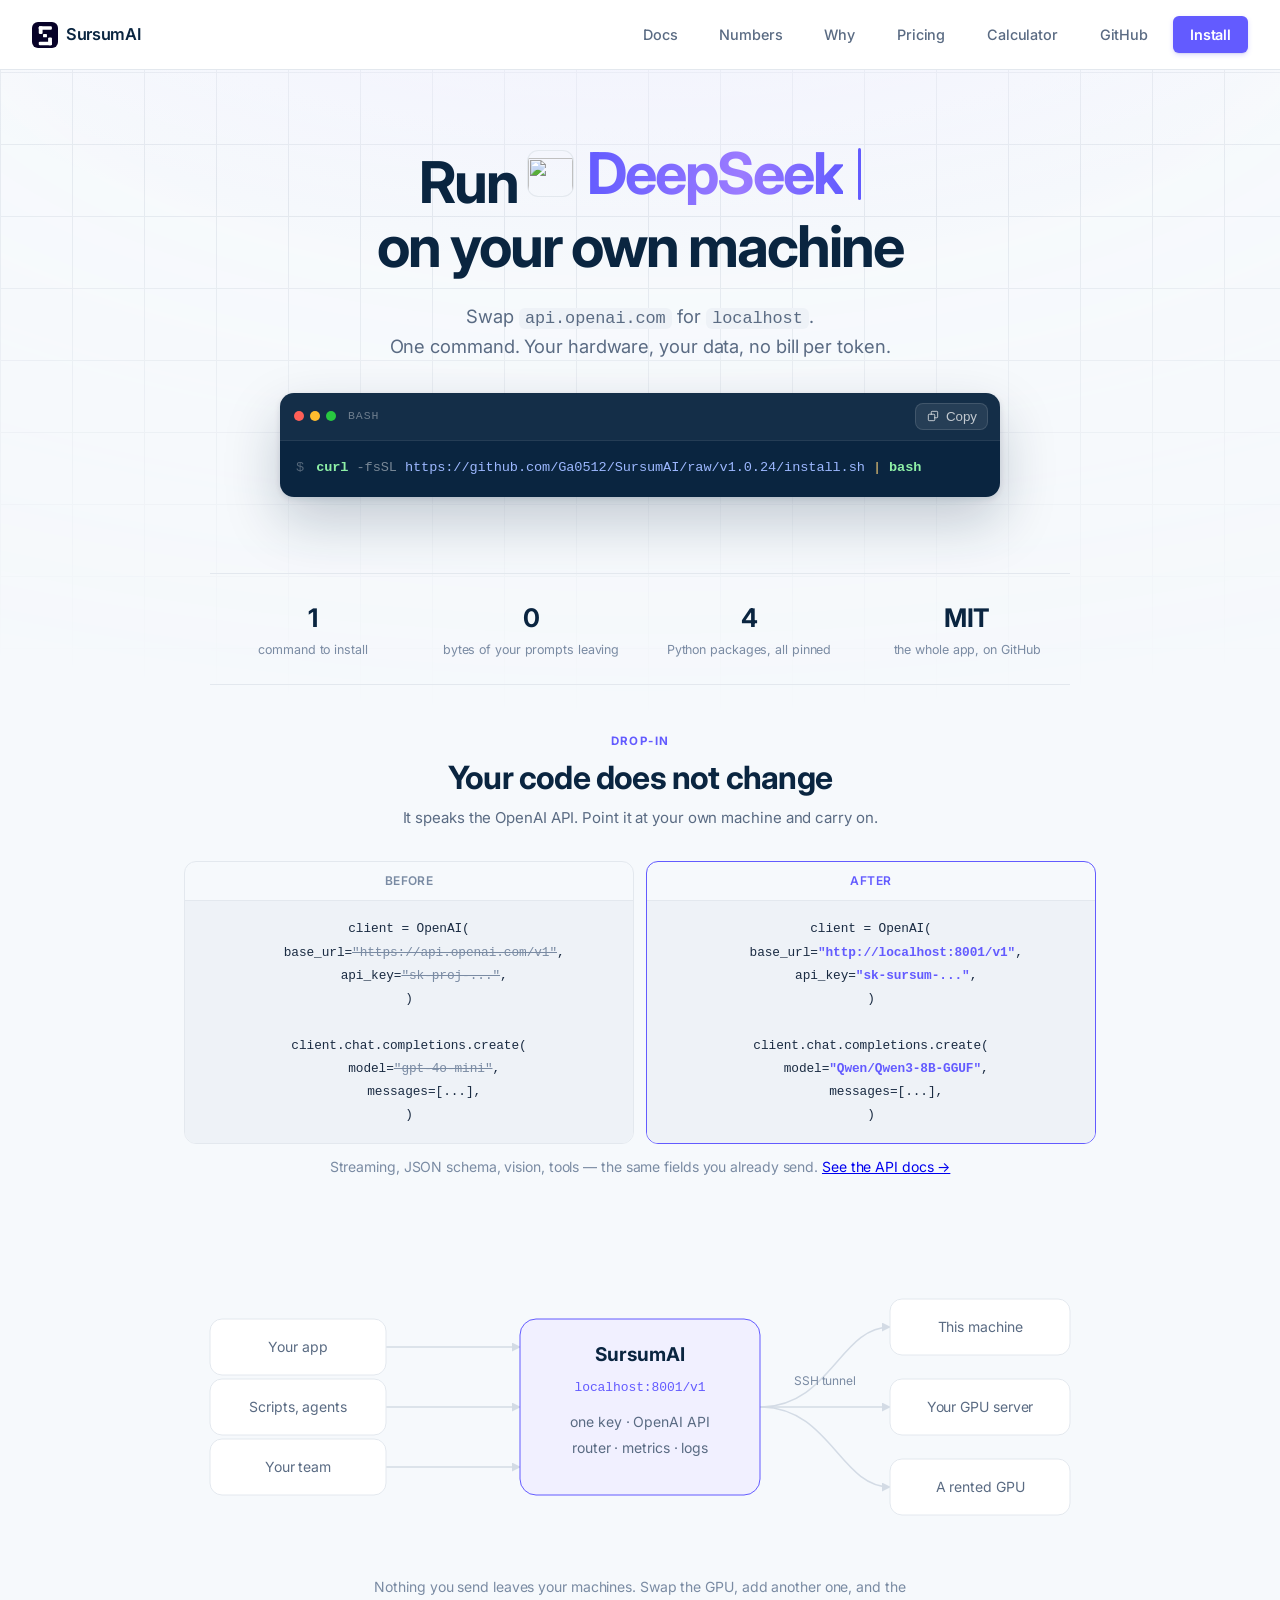
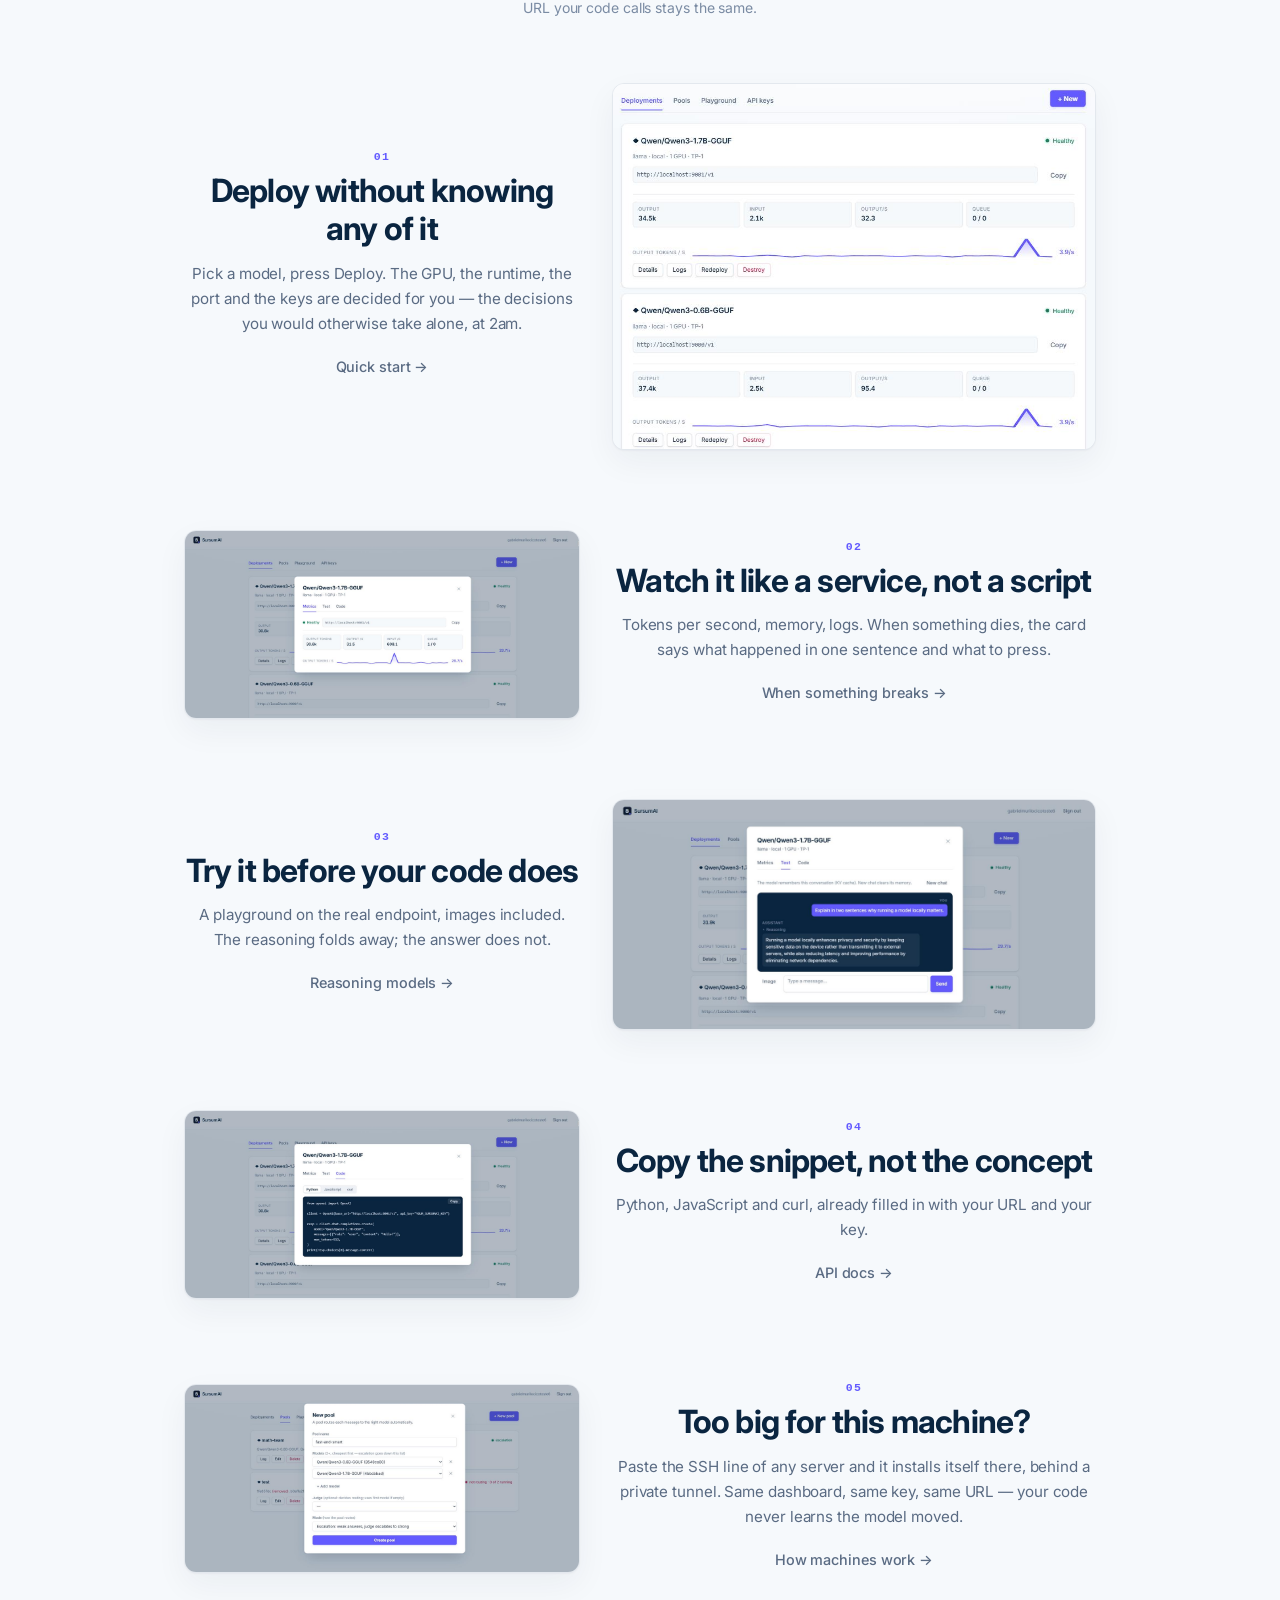
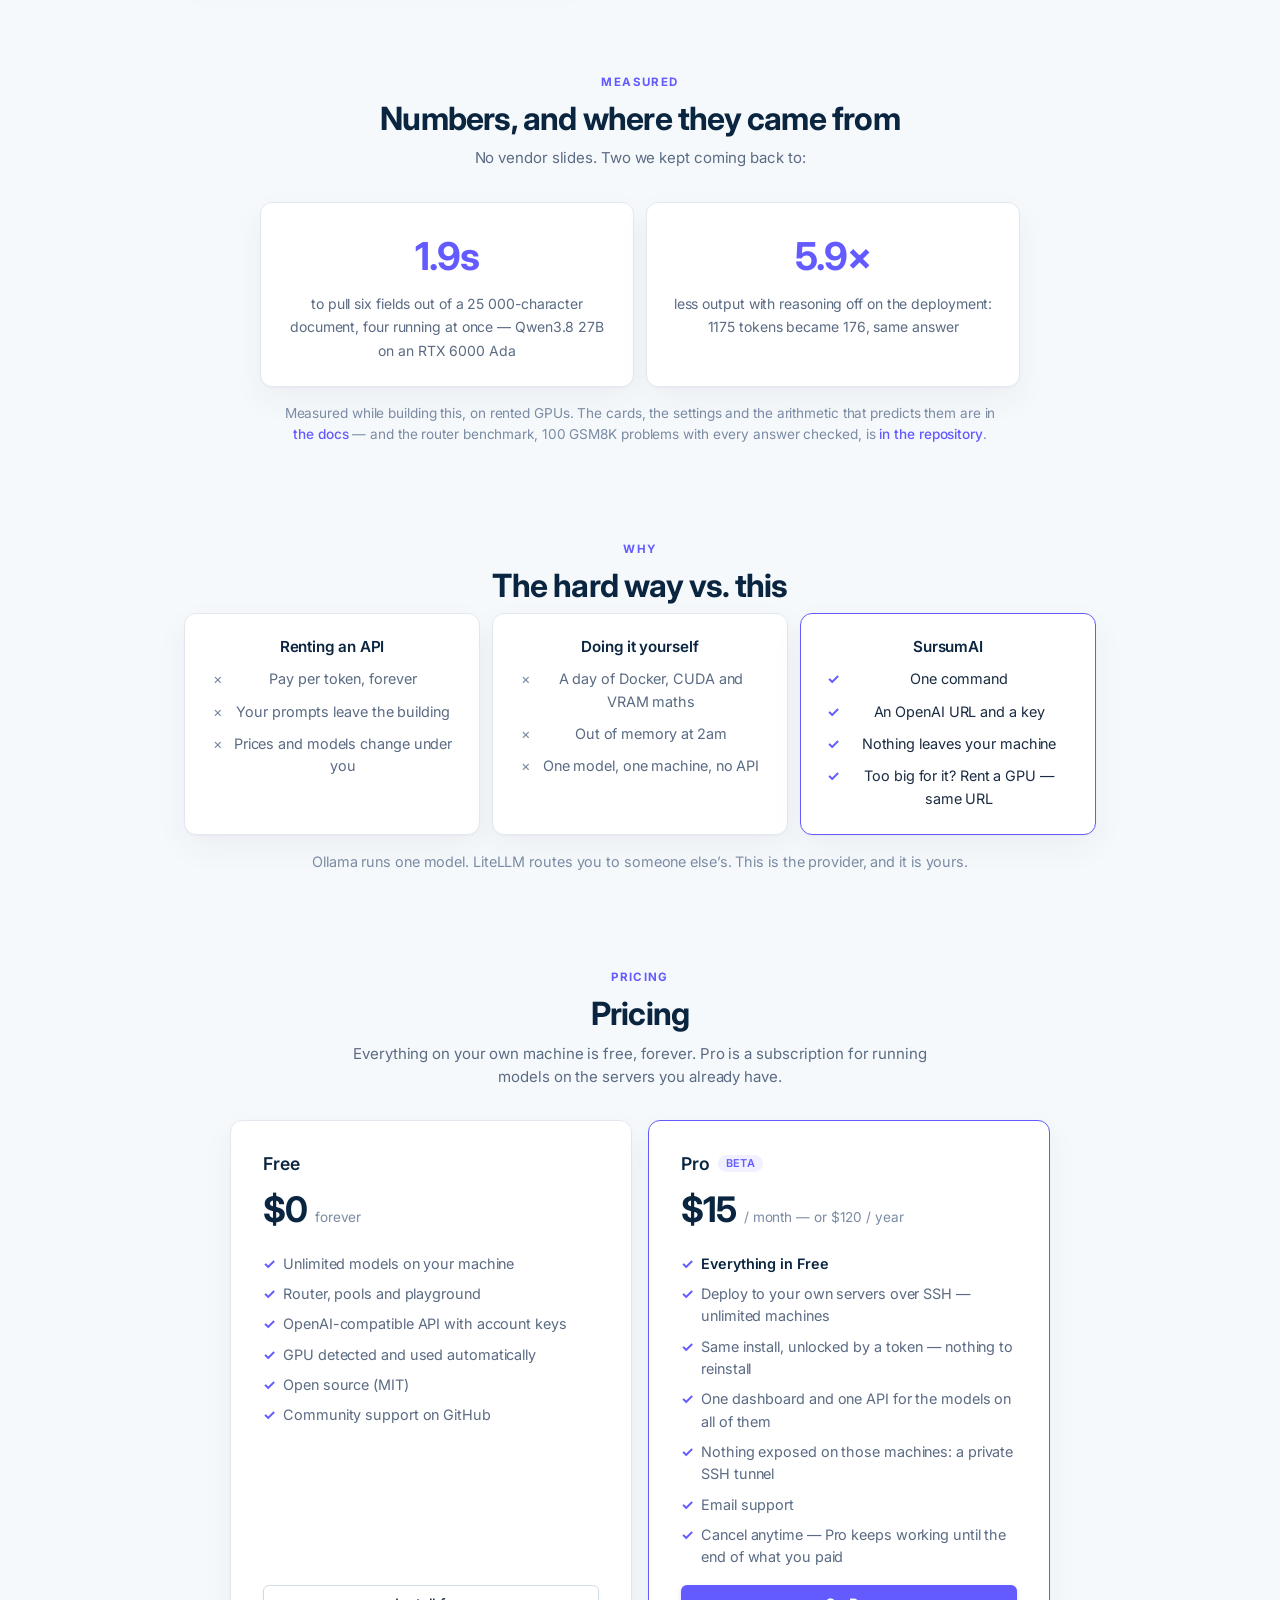
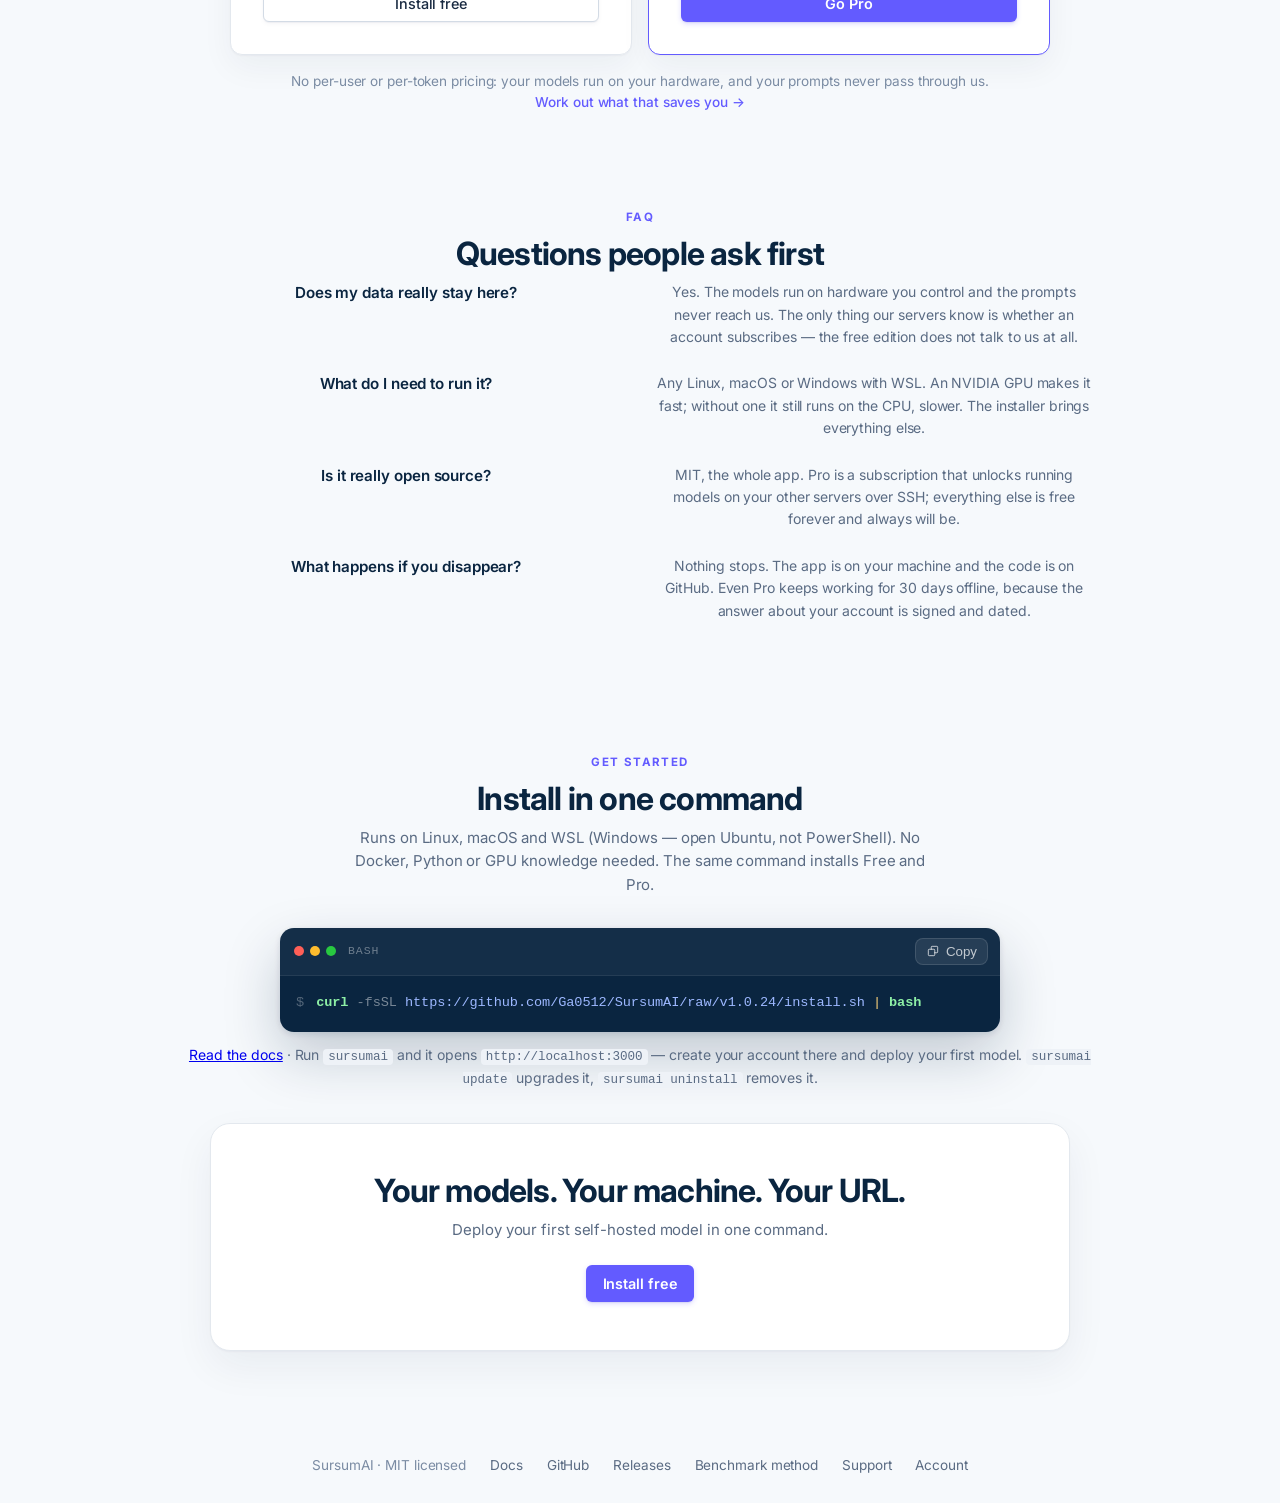
==== commit b2907a56: "calculadora de ROI no site: quanto custa parar de pagar por token Duas perguntas: quanto você paga p" ====
--- a/site/index.html
+++ b/site/index.html
@@ -19,6 +19,7 @@
         <a class="btn btn-ghost" href="#numbers">Numbers</a>
         <a class="btn btn-ghost" href="#why">Why</a>
         <a class="btn btn-ghost" href="#pricing">Pricing</a>
+        <a class="btn btn-ghost" href="/calculator.html">Calculator</a>
         <a class="btn btn-ghost" href="https://github.com/Ga0512/SursumAI" target="_blank" rel="noopener">GitHub</a>
         <a class="btn btn-primary" href="#install">Install</a>
       </div>
@@ -294,7 +295,7 @@
           <a class="btn btn-primary plan-cta" href="https://app.sursumai.com">Go Pro</a>
         </div>
       </div>
-      <p class="bench-caveat">No per-user or per-token pricing: your models run on your hardware, and your prompts never pass through us.</p>
+      <p class="bench-caveat">No per-user or per-token pricing: your models run on your hardware, and your prompts never pass through us. <a href="/calculator.html">Work out what that saves you &rarr;</a></p>
     </div>
 
     <div class="landing-section" id="faq">
--- a/site/style.css
+++ b/site/style.css
@@ -1340,3 +1340,67 @@
 .term-pipe { color: #ffd479; }
 
 @media (max-width: 560px) { .term-body { font-size: 0.76rem; } }
+
+/* ==========================================================================
+   The ROI calculator (calculator.html)
+   Two fields and one answer, so it is one column and nothing else.
+   ========================================================================== */
+.calc-top { max-width: 620px; }
+.calc { text-align: left; display: grid; gap: var(--s5); }
+
+.calc-field { display: grid; gap: var(--s2); }
+.calc-field > label {
+  font-size: 0.9375rem; font-weight: 600; color: var(--ink);
+  display: flex; align-items: baseline; gap: var(--s2); flex-wrap: wrap;
+}
+.calc-out { font-weight: 700; color: var(--accent); font-variant-numeric: tabular-nums; }
+
+.calc-field select,
+.calc-field input[type="number"] {
+  font: inherit; font-size: 0.9375rem; color: var(--text);
+  background: var(--surface);
+  border: 1px solid var(--border-strong);
+  border-radius: var(--r); padding: 10px var(--s3);
+  width: 100%; appearance: none;
+}
+.calc-field select {
+  /* the arrow, drawn rather than imported */
+  background-image: url("data:image/svg+xml;charset=utf-8,%3Csvg xmlns='http://www.w3.org/2000/svg' viewBox='0 0 12 8'%3E%3Cpath d='M1 1.5 6 6.5 11 1.5' fill='none' stroke='%235a6b83' stroke-width='1.6' stroke-linecap='round'/%3E%3C/svg%3E");
+  background-repeat: no-repeat; background-position: right var(--s3) center;
+  background-size: 12px; padding-right: var(--s6);
+}
+.calc-field select:focus-visible,
+.calc-field input:focus-visible {
+  outline: none; border-color: var(--accent);
+  box-shadow: 0 0 0 3px var(--accent-ring);
+}
+
+.calc-spend { display: flex; align-items: center; gap: var(--s2); }
+.calc-cur { color: var(--text-muted); font-weight: 600; }
+.calc-spend input { max-width: 180px; font-variant-numeric: tabular-nums; }
+.calc-range { width: 100%; accent-color: var(--accent); }
+
+.calc-result {
+  background: var(--surface);
+  border: 1px solid var(--border);
+  border-radius: var(--r-lg);
+  box-shadow: var(--shadow);
+  padding: var(--s5);
+}
+.calc-headline {
+  display: flex; align-items: baseline; gap: var(--s3); flex-wrap: wrap;
+  margin-bottom: var(--s4);
+}
+.calc-headline b { font-size: 2.4rem; letter-spacing: -0.02em; line-height: 1; }
+.calc-headline span { font-size: 0.875rem; line-height: 1.5; }
+.calc-good b { color: var(--green); }
+.calc-good span { color: var(--text-soft); }
+.calc-bad b { color: var(--amber); font-size: 1.8rem; }
+.calc-bad span { color: var(--text-soft); }
+
+.calc-read { font-size: 0.9375rem; color: var(--text-soft); line-height: 1.65; margin: 0; }
+.calc-read strong { color: var(--ink); }
+
+@media (max-width: 640px) {
+  .calc-headline b { font-size: 2rem; }
+}
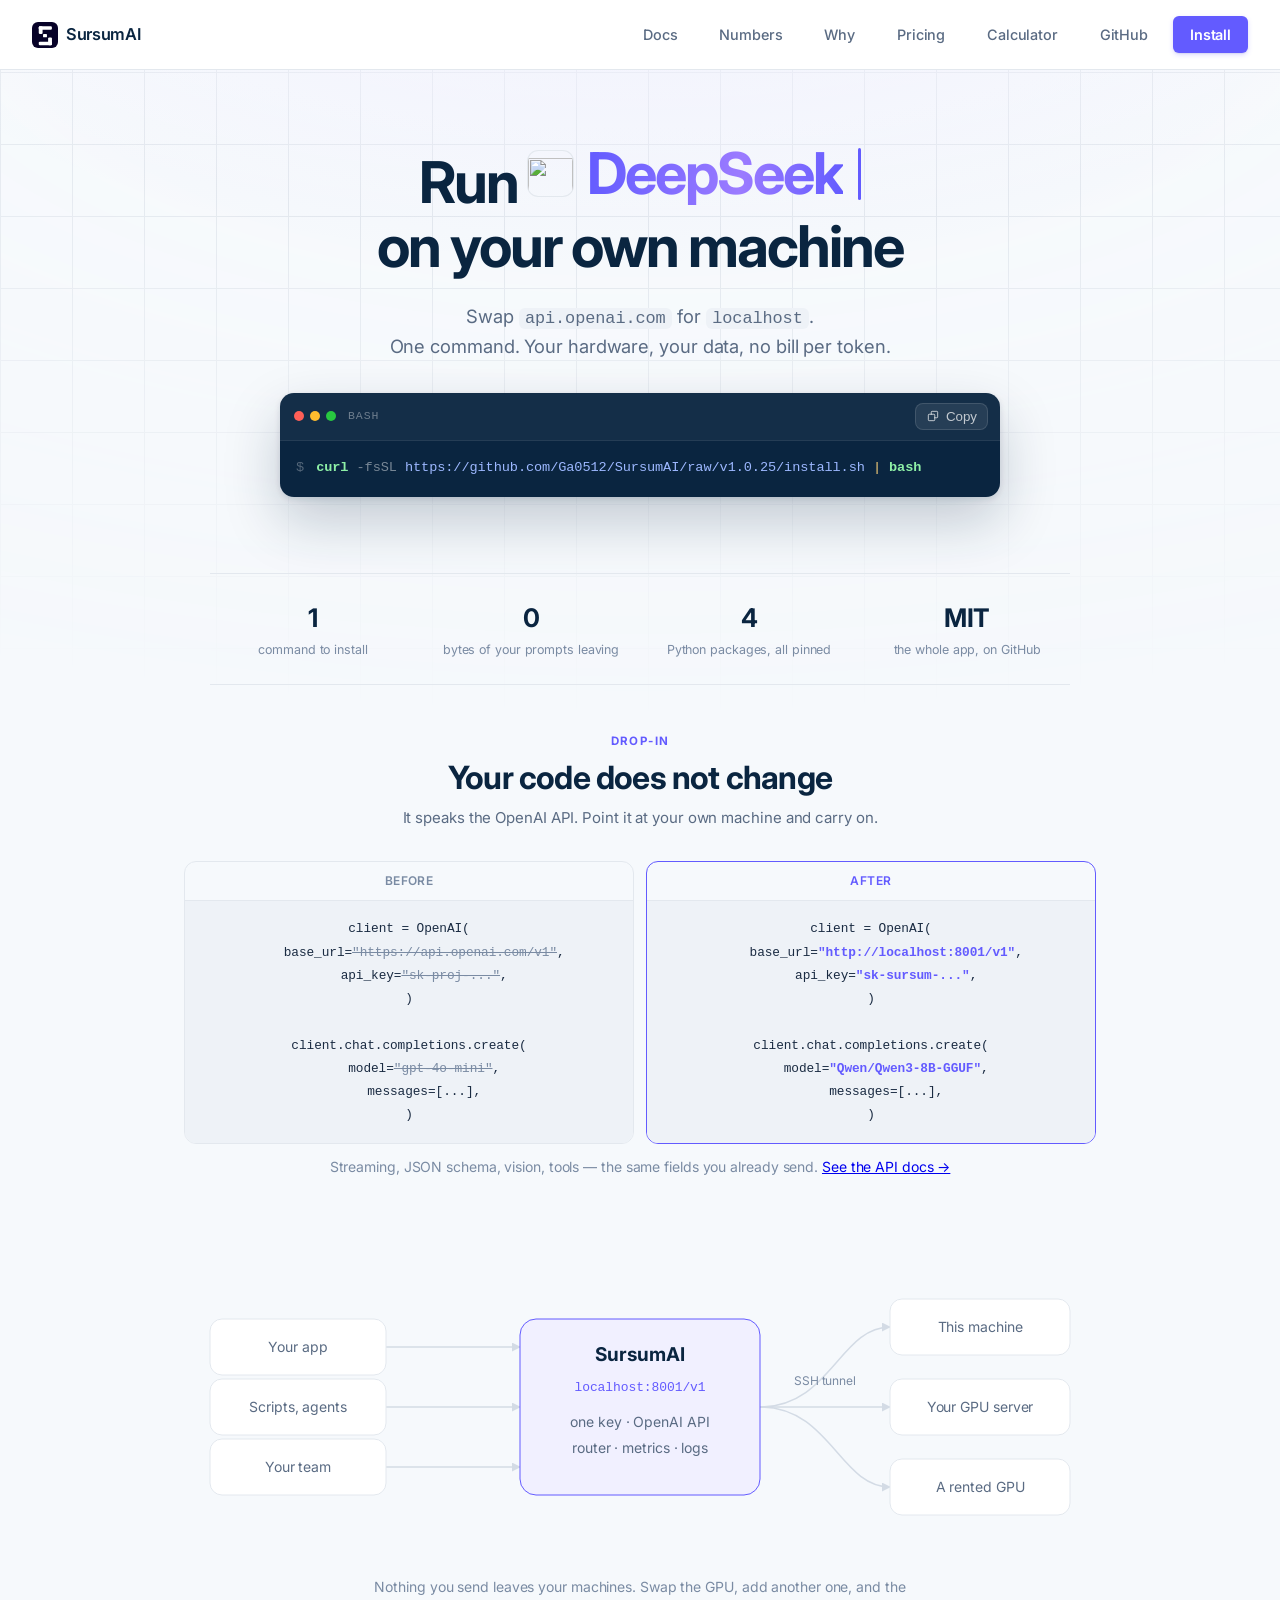
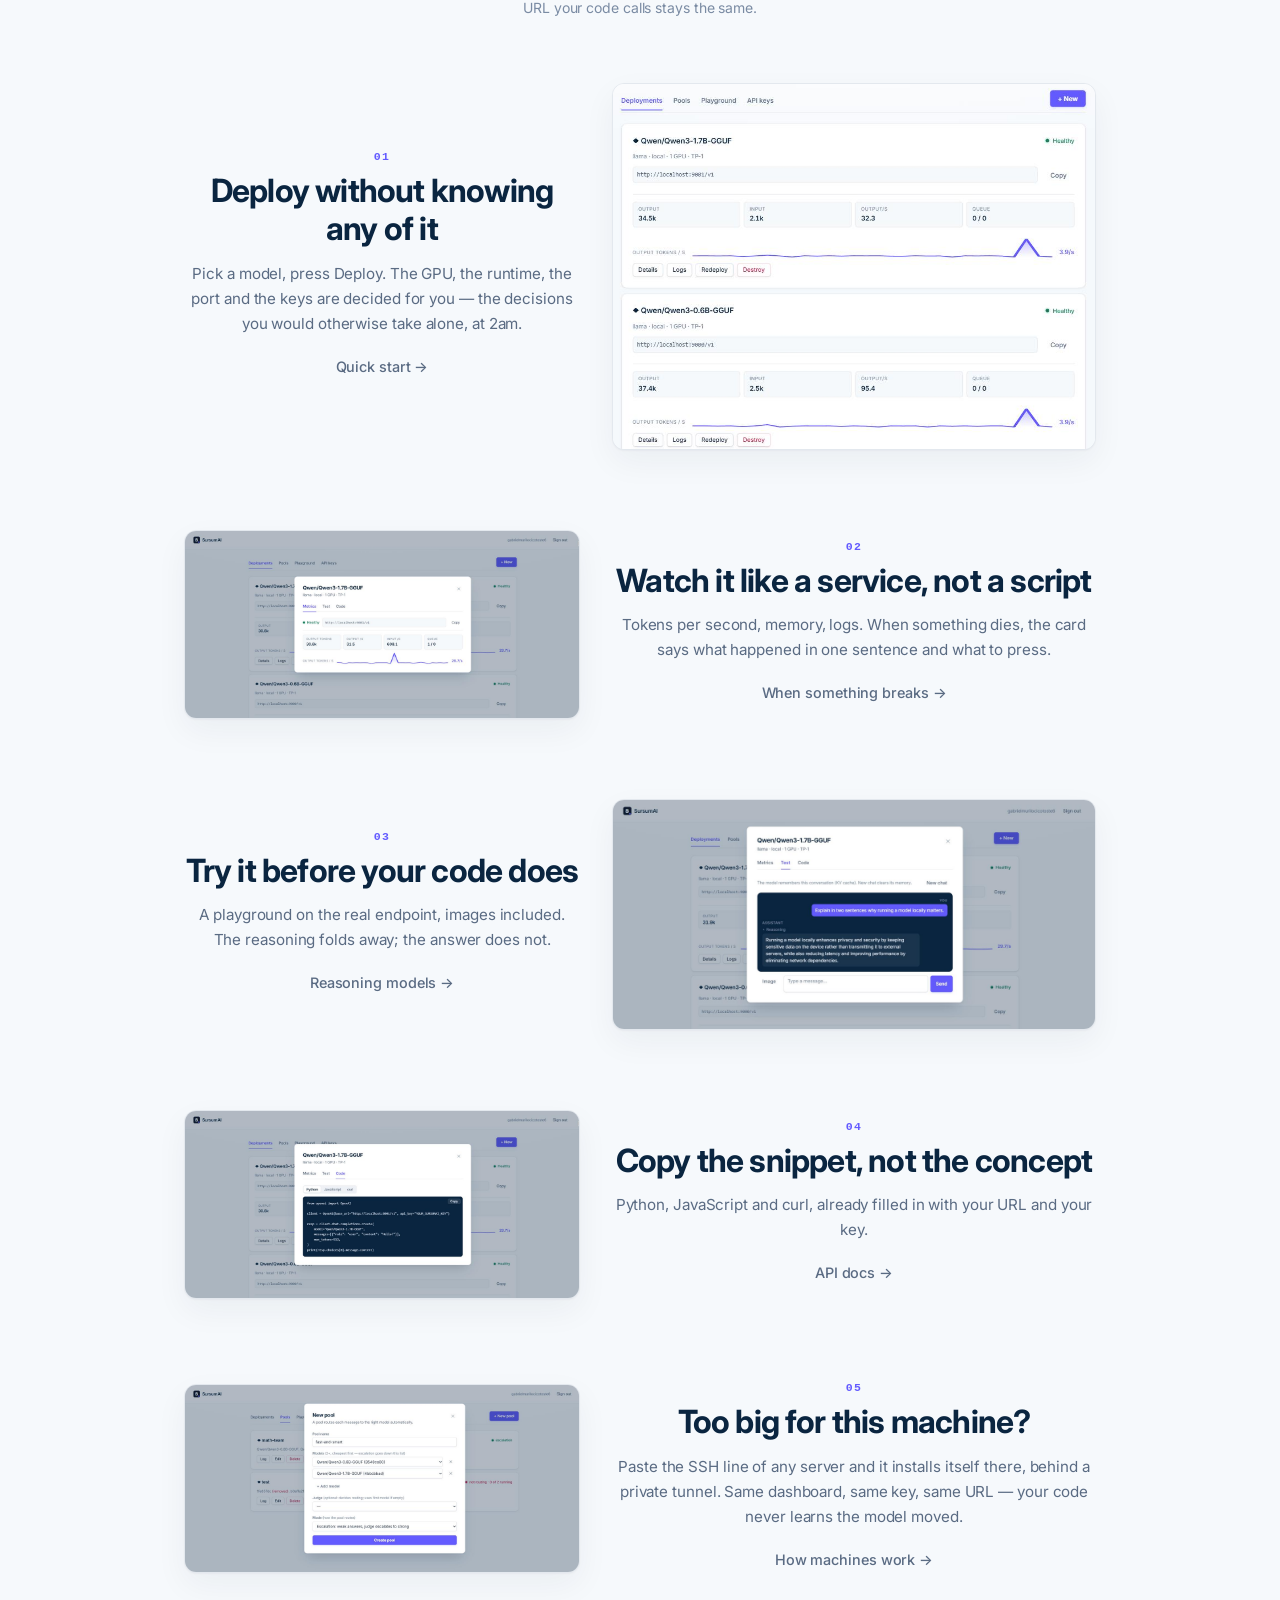
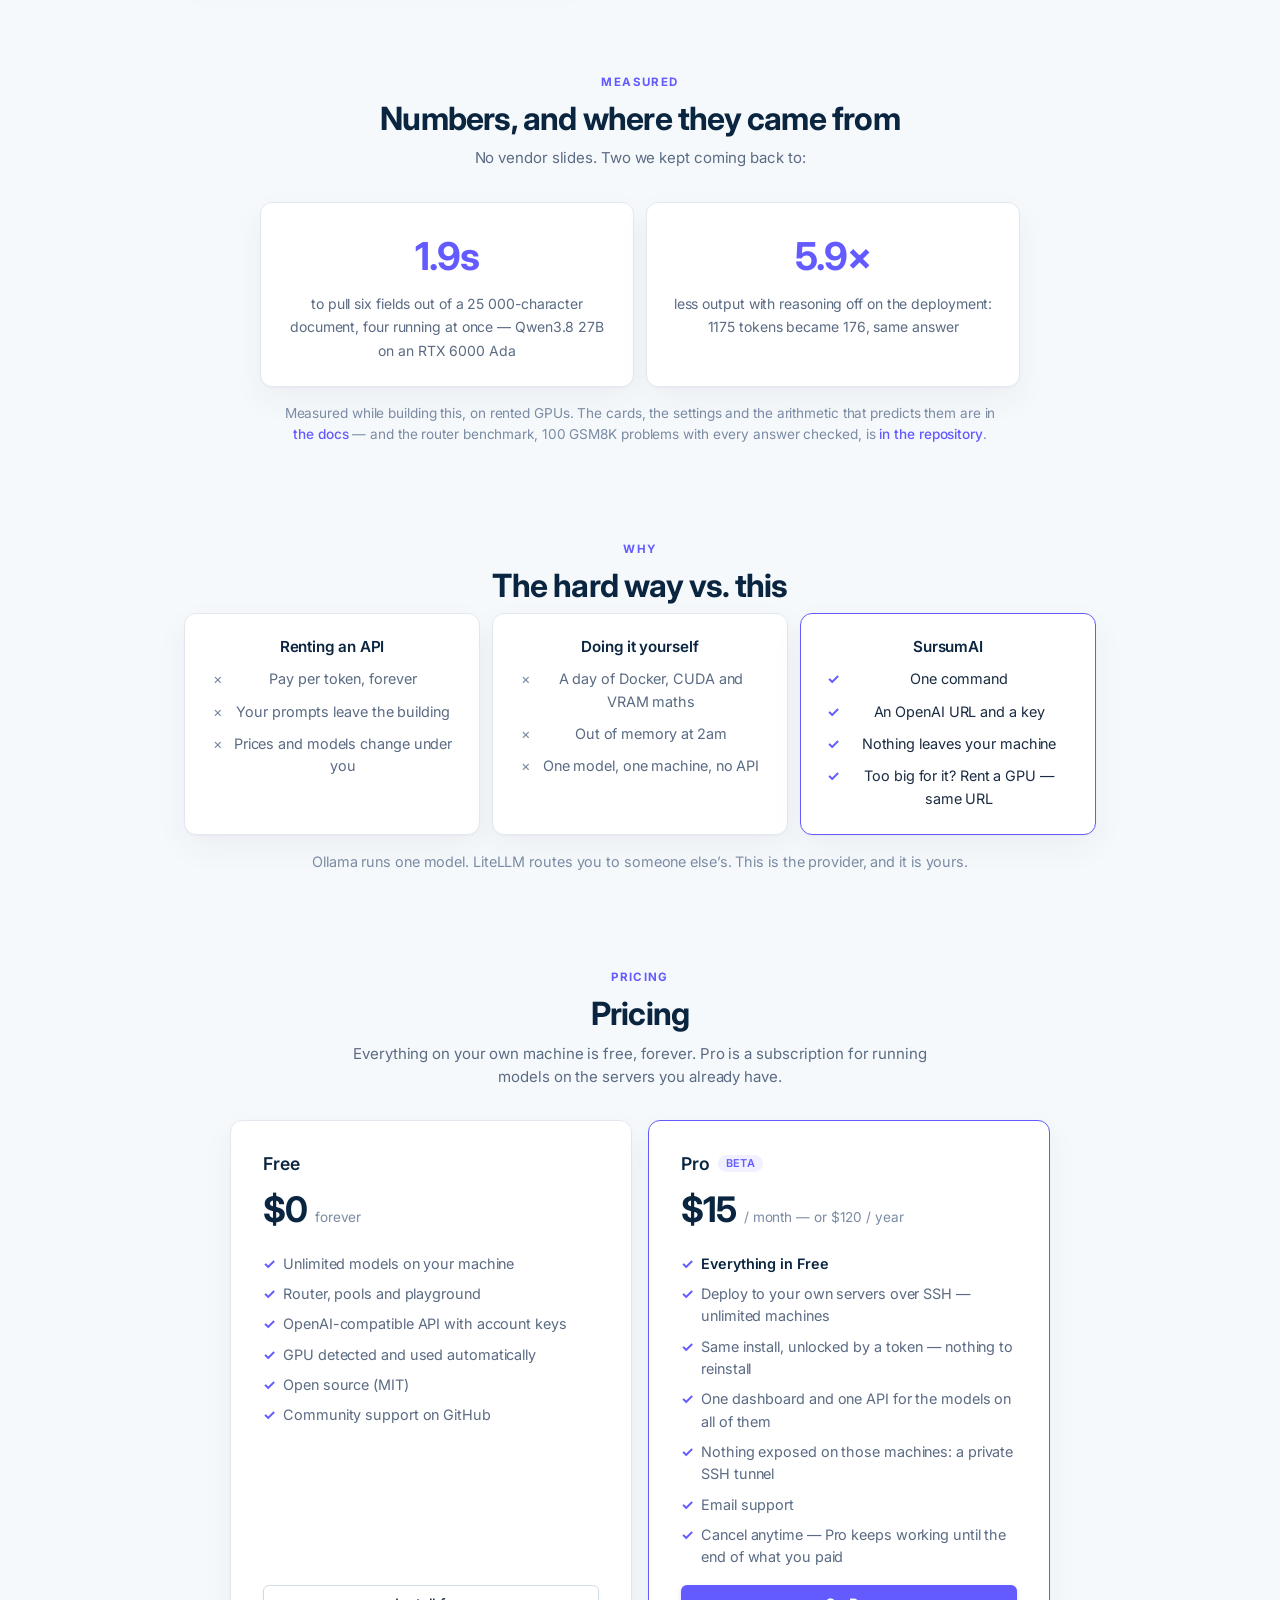
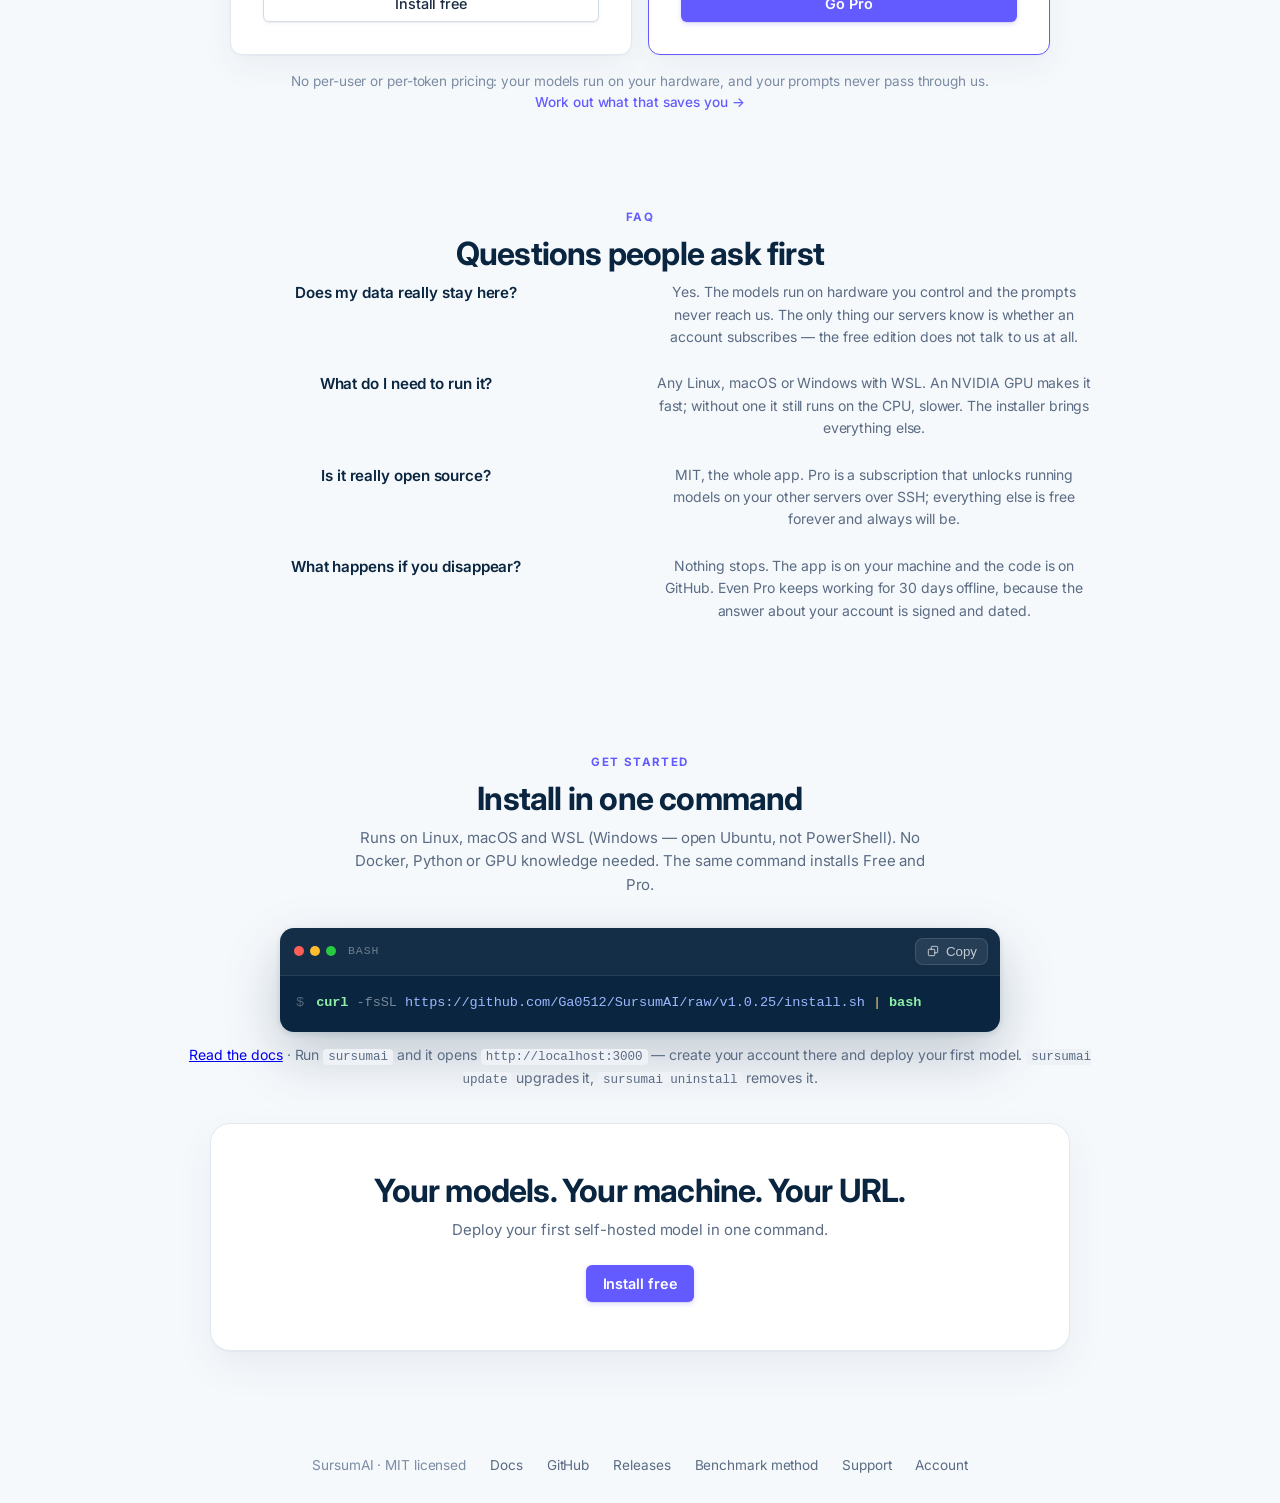
==== commit 5c351b71: "v1.0.25: a aba Test de um deploy nunca funcionou `sendPlay` em web/app.js montava o orb com `data-st" ====
--- a/site/index.html
+++ b/site/index.html
@@ -33,7 +33,7 @@
         Swap <code>api.openai.com</code> for <code>localhost</code>.<br />
         One command. Your hardware, your data, no bill per token.
       </p>
-      <div class="term" data-copy="curl -fsSL https://github.com/Ga0512/SursumAI/raw/v1.0.24/install.sh | bash">
+      <div class="term" data-copy="curl -fsSL https://github.com/Ga0512/SursumAI/raw/v1.0.25/install.sh | bash">
         <div class="term-bar">
           <span class="term-dots"><i></i><i></i><i></i></span>
           <span class="term-name">bash</span>
@@ -42,7 +42,7 @@
             <span>Copy</span>
           </button>
         </div>
-        <pre class="term-body"><span class="term-prompt">$</span> <span class="term-cmd">curl</span> <span class="term-flag">-fsSL</span> <span class="term-url">https://github.com/Ga0512/SursumAI/raw/v1.0.24/install.sh</span> <span class="term-pipe">|</span> <span class="term-cmd">bash</span></pre>
+        <pre class="term-body"><span class="term-prompt">$</span> <span class="term-cmd">curl</span> <span class="term-flag">-fsSL</span> <span class="term-url">https://github.com/Ga0512/SursumAI/raw/v1.0.25/install.sh</span> <span class="term-pipe">|</span> <span class="term-cmd">bash</span></pre>
       </div>
       </div>
 
@@ -326,7 +326,7 @@
       <span class="eyebrow">Get started</span>
       <h2>Install in one command</h2>
       <p class="landing-sub">Runs on Linux, macOS and WSL (Windows &mdash; open Ubuntu, not PowerShell). No Docker, Python or GPU knowledge needed. The same command installs Free and Pro.</p>
-      <div class="term" data-copy="curl -fsSL https://github.com/Ga0512/SursumAI/raw/v1.0.24/install.sh | bash">
+      <div class="term" data-copy="curl -fsSL https://github.com/Ga0512/SursumAI/raw/v1.0.25/install.sh | bash">
         <div class="term-bar">
           <span class="term-dots"><i></i><i></i><i></i></span>
           <span class="term-name">bash</span>
@@ -335,7 +335,7 @@
             <span>Copy</span>
           </button>
         </div>
-        <pre class="term-body"><span class="term-prompt">$</span> <span class="term-cmd">curl</span> <span class="term-flag">-fsSL</span> <span class="term-url">https://github.com/Ga0512/SursumAI/raw/v1.0.24/install.sh</span> <span class="term-pipe">|</span> <span class="term-cmd">bash</span></pre>
+        <pre class="term-body"><span class="term-prompt">$</span> <span class="term-cmd">curl</span> <span class="term-flag">-fsSL</span> <span class="term-url">https://github.com/Ga0512/SursumAI/raw/v1.0.25/install.sh</span> <span class="term-pipe">|</span> <span class="term-cmd">bash</span></pre>
       </div>
       <p class="install-note"><a href="/docs.html">Read the docs</a> &middot; Run <code>sursumai</code> and it opens <code>http://localhost:3000</code> &mdash; create your account there and deploy your first model. <code>sursumai update</code> upgrades it, <code>sursumai uninstall</code> removes it.</p>
     </div>
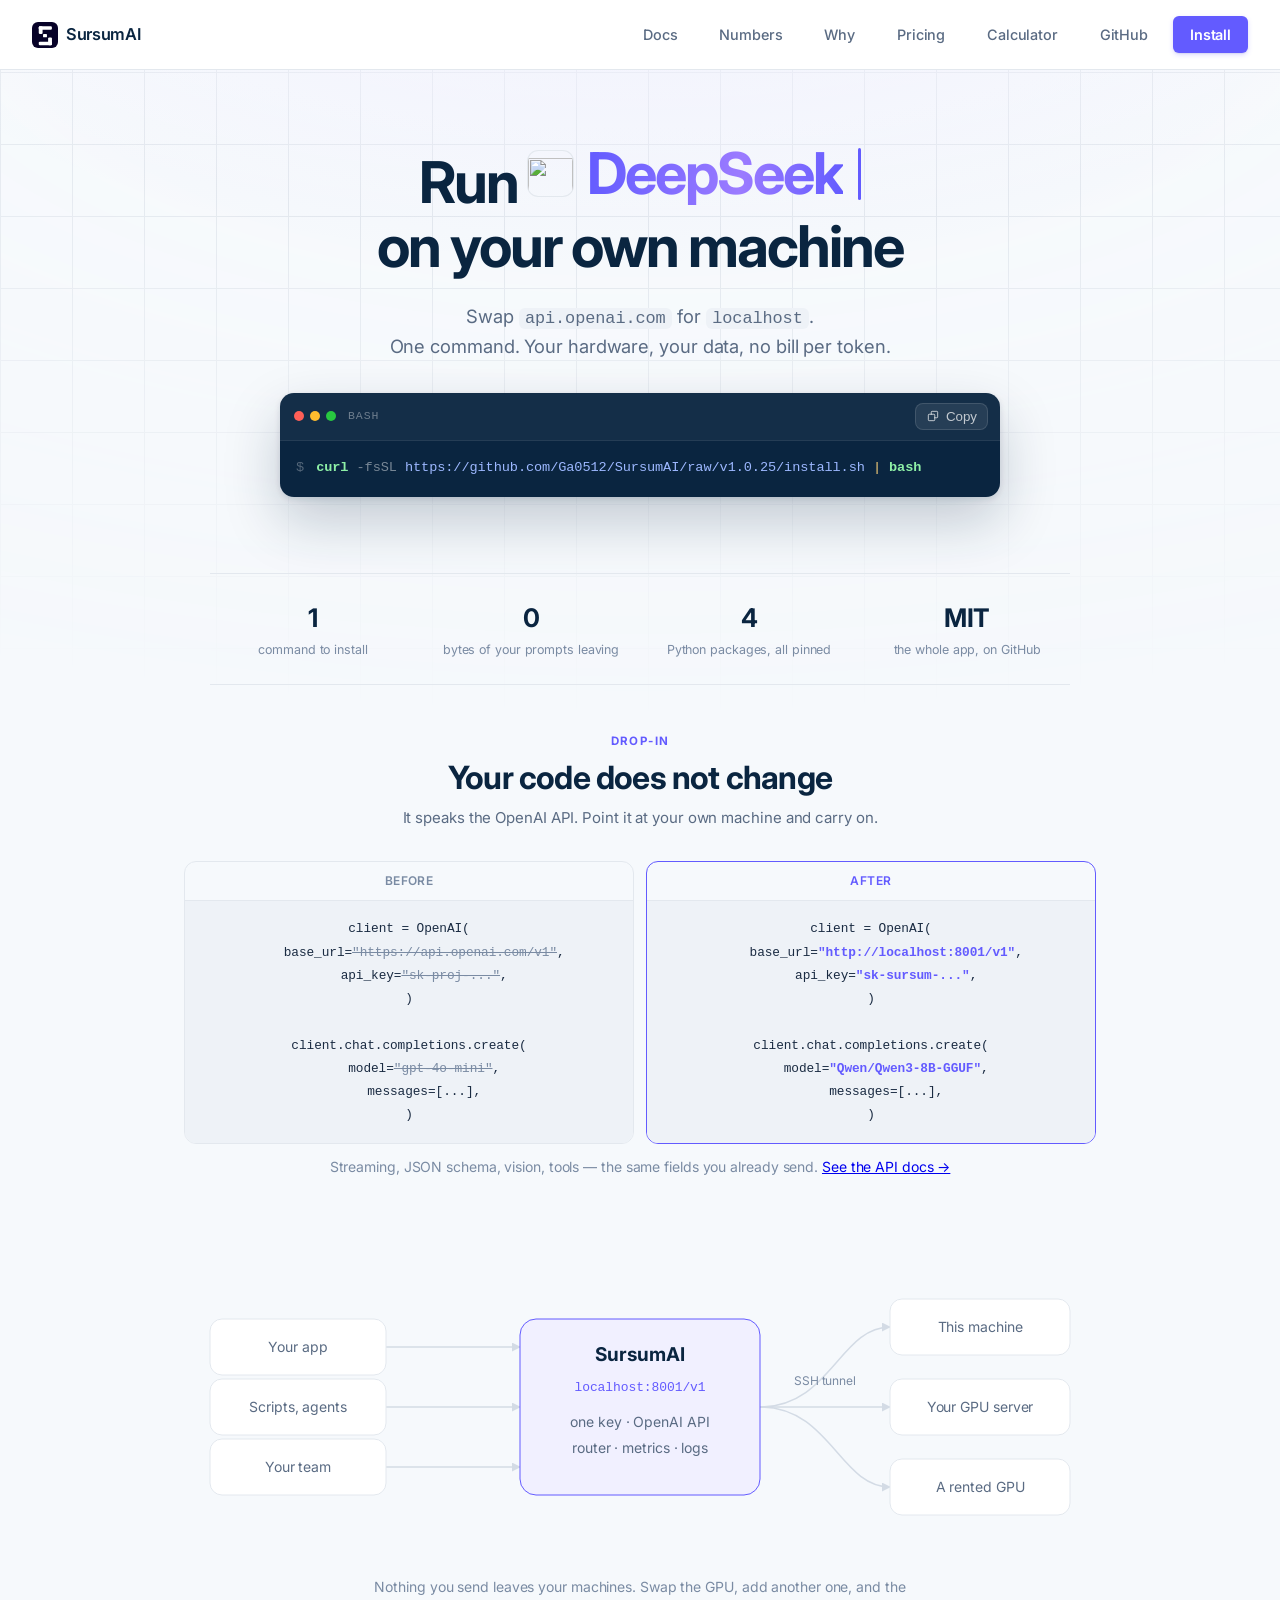
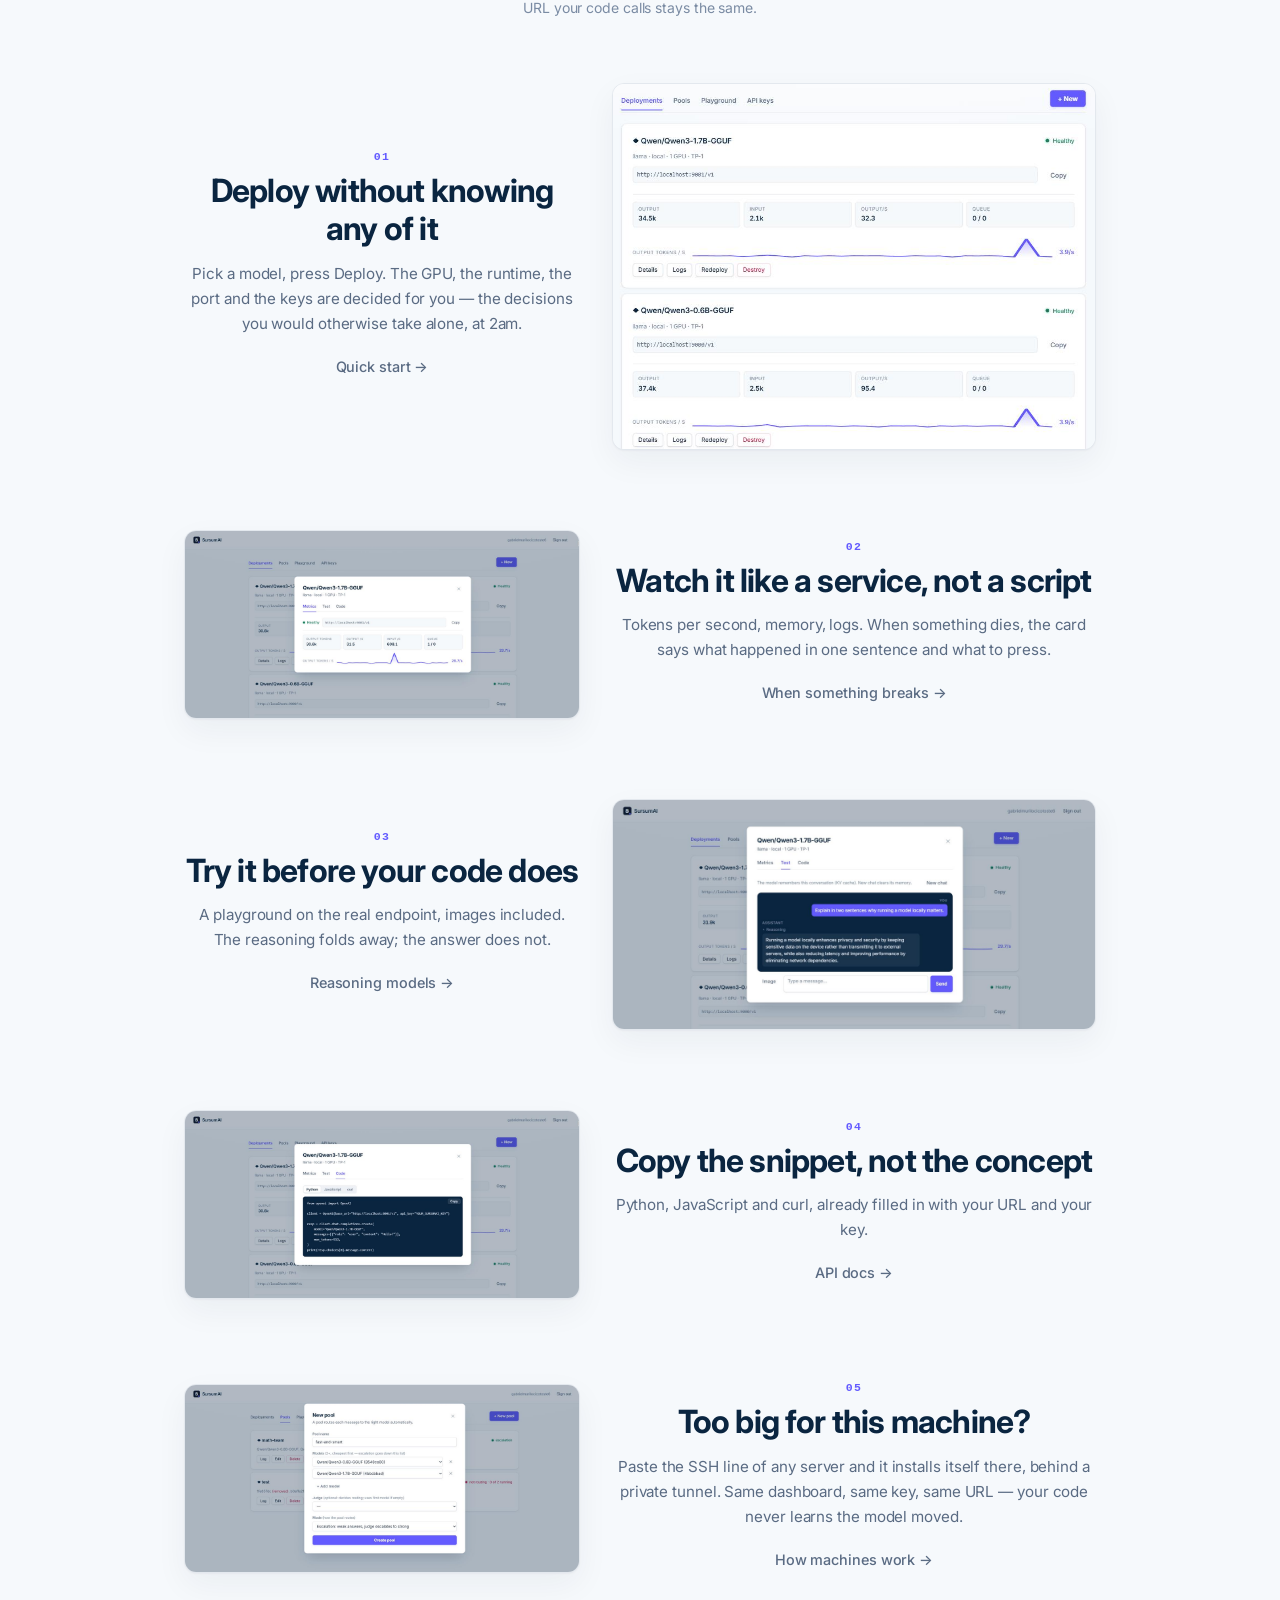
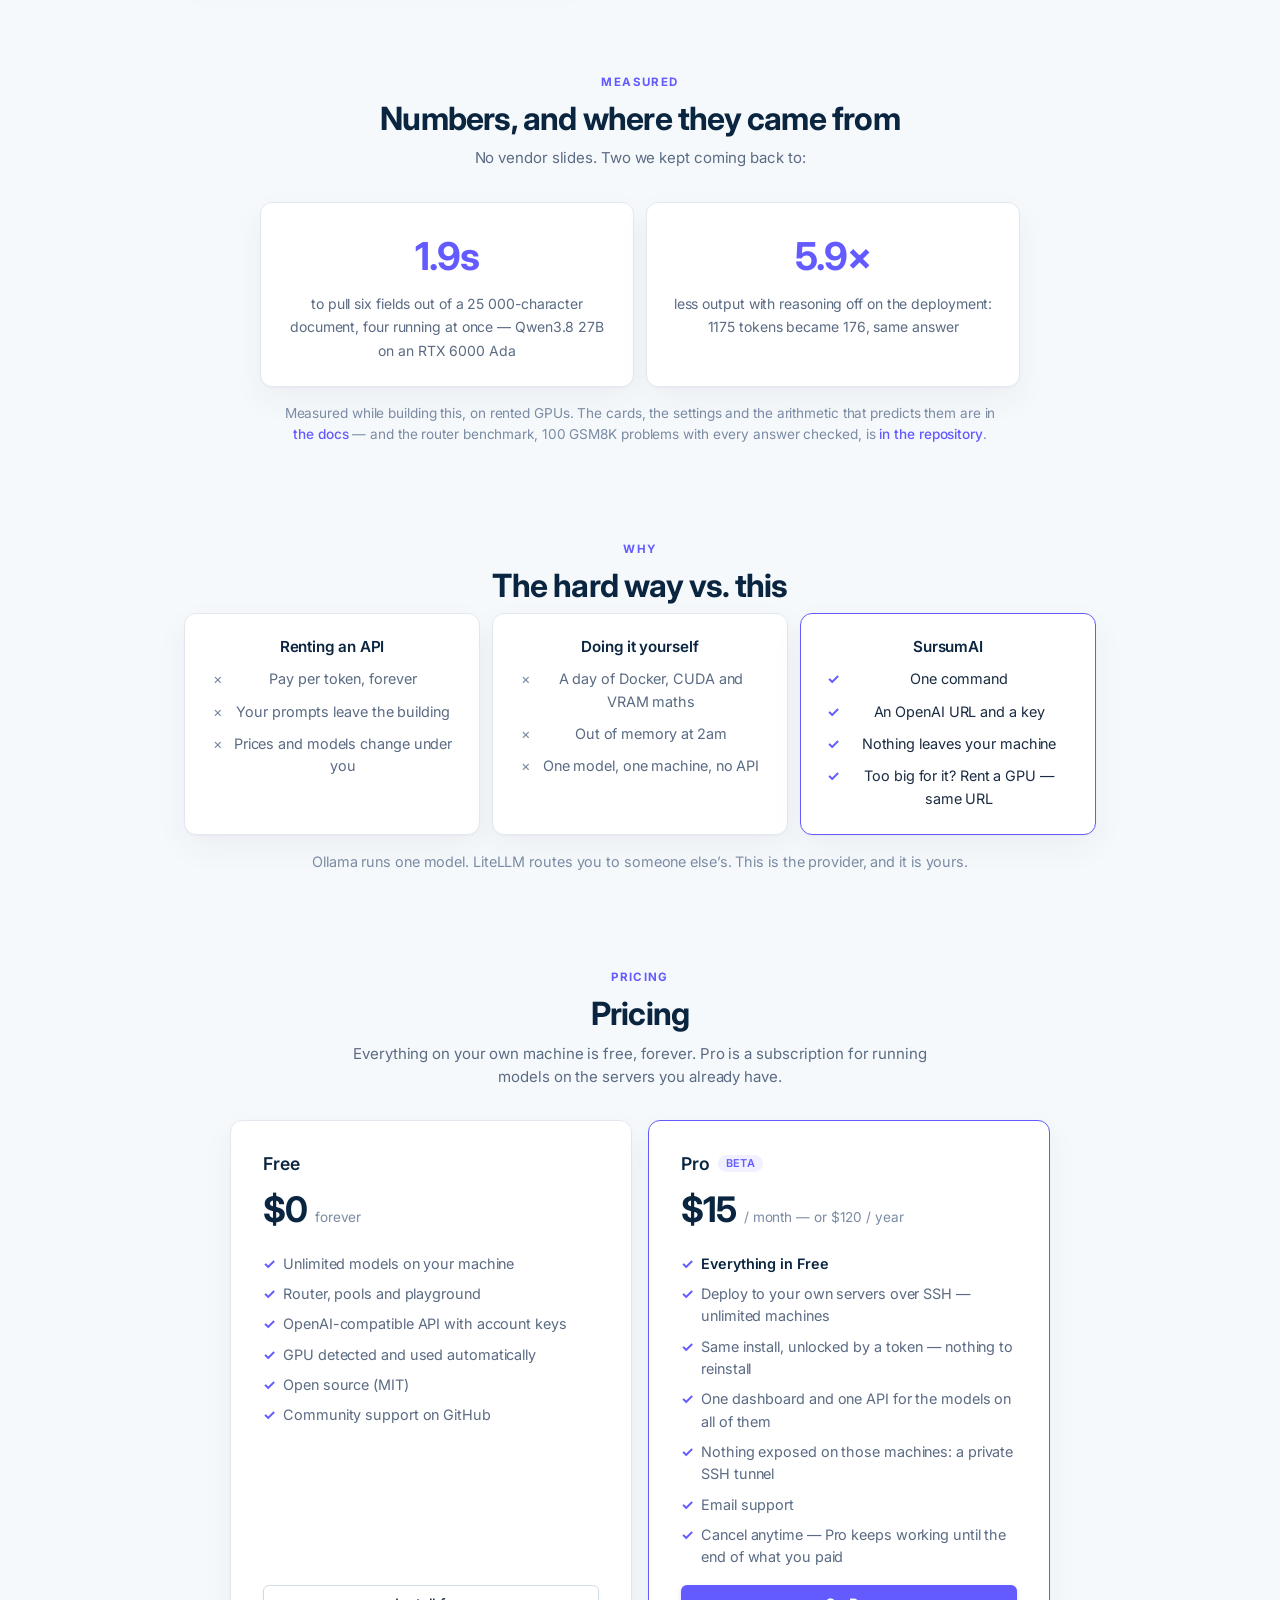
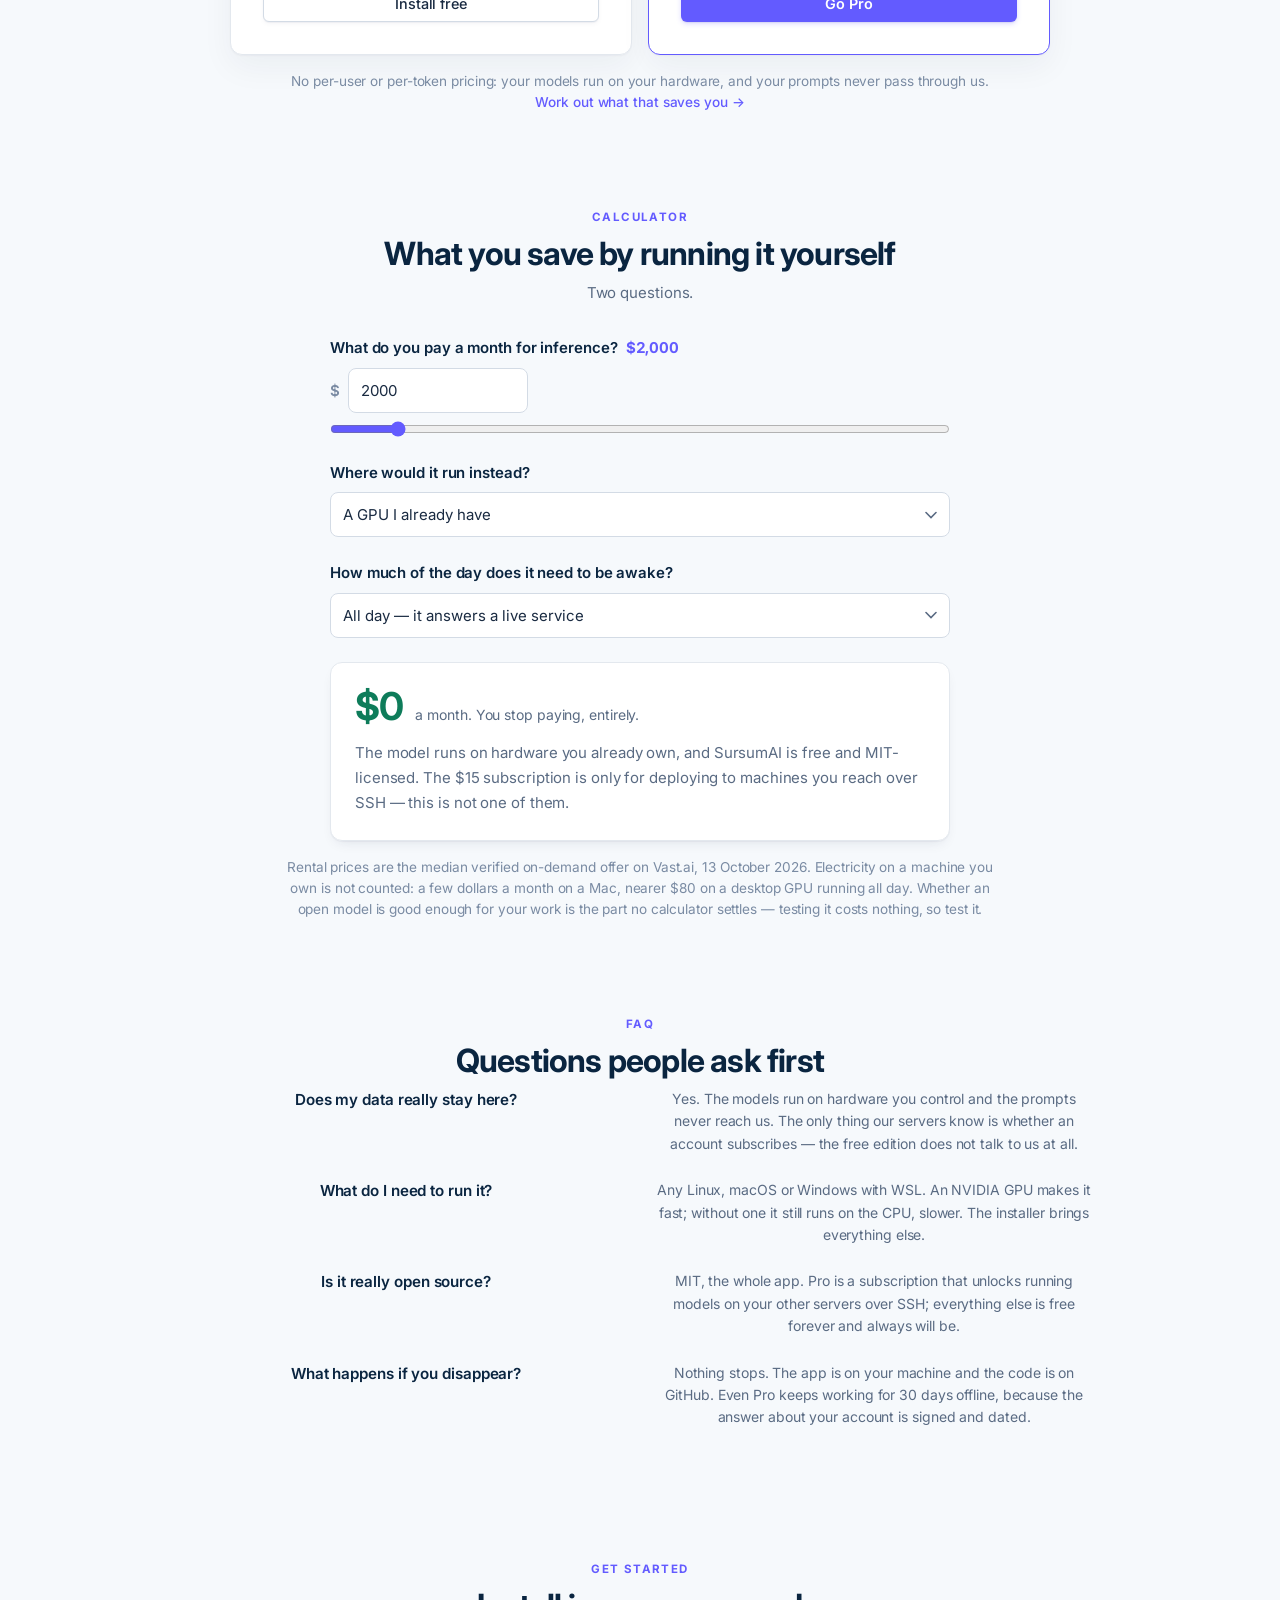
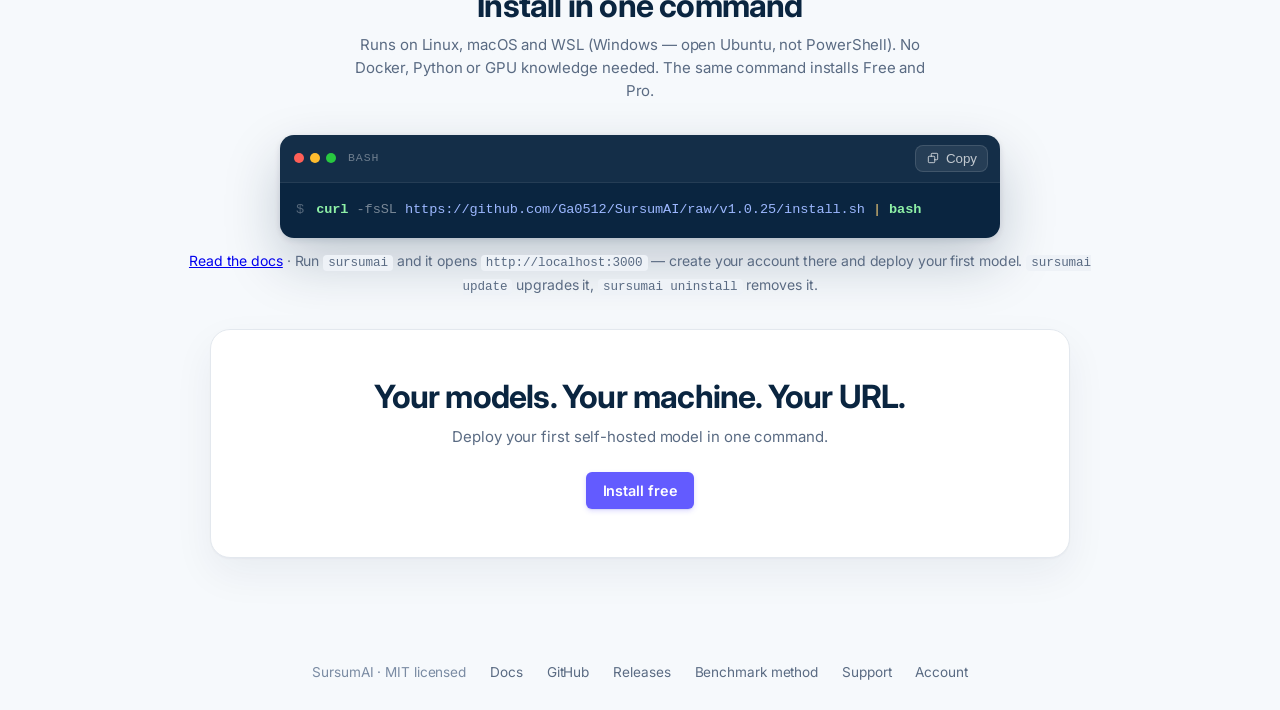
==== commit 149543ec: "a calculadora vira uma seção da landing, não uma página à parte Era /calculator.html com nav e rodap" ====
--- a/site/index.html
+++ b/site/index.html
@@ -19,7 +19,7 @@
         <a class="btn btn-ghost" href="#numbers">Numbers</a>
         <a class="btn btn-ghost" href="#why">Why</a>
         <a class="btn btn-ghost" href="#pricing">Pricing</a>
-        <a class="btn btn-ghost" href="/calculator.html">Calculator</a>
+        <a class="btn btn-ghost" href="/#calculator">Calculator</a>
         <a class="btn btn-ghost" href="https://github.com/Ga0512/SursumAI" target="_blank" rel="noopener">GitHub</a>
         <a class="btn btn-primary" href="#install">Install</a>
       </div>
@@ -295,7 +295,49 @@
           <a class="btn btn-primary plan-cta" href="https://app.sursumai.com">Go Pro</a>
         </div>
       </div>
-      <p class="bench-caveat">No per-user or per-token pricing: your models run on your hardware, and your prompts never pass through us. <a href="/calculator.html">Work out what that saves you &rarr;</a></p>
+      <p class="bench-caveat">No per-user or per-token pricing: your models run on your hardware, and your prompts never pass through us. <a href="#calculator">Work out what that saves you &rarr;</a></p>
+    </div>
+
+    <div class="landing-section" id="calculator">
+      <span class="eyebrow">Calculator</span>
+      <h2>What you save by running it yourself</h2>
+      <p class="landing-sub">Two questions.</p>
+
+      <div class="calc">
+        <div class="calc-field">
+          <label for="calcSpend">What do you pay a month for inference?
+            <output id="calcSpendOut" class="calc-out"></output></label>
+          <div class="calc-spend">
+            <span class="calc-cur">$</span>
+            <input id="calcSpend" type="number" min="0" max="200000" step="50" inputmode="numeric" />
+          </div>
+          <input id="calcSpendRange" class="calc-range" type="range" min="0" max="20000" step="50"
+                 aria-label="Monthly spend" />
+        </div>
+
+        <div class="calc-field">
+          <label for="calcMachine">Where would it run instead?</label>
+          <select id="calcMachine"></select>
+        </div>
+
+        <div class="calc-field" id="calcHoursRow">
+          <label for="calcHours">How much of the day does it need to be awake?</label>
+          <select id="calcHours">
+            <option value="24">All day &mdash; it answers a live service</option>
+            <option value="8">About 8 hours &mdash; working hours</option>
+            <option value="2">A couple of hours &mdash; a batch job</option>
+          </select>
+        </div>
+
+        <div class="calc-result" id="calcOut"></div>
+      </div>
+
+      <p class="bench-caveat">Rental prices are the median verified on-demand
+        offer on Vast.ai, <span id="calcAsof"></span>. Electricity on a machine
+        you own is not counted: a few dollars a month on a Mac, nearer $80 on a
+        desktop GPU running all day. Whether an open model is good enough for
+        your work is the part no calculator settles &mdash; testing it costs
+        nothing, so test it.</p>
     </div>
 
     <div class="landing-section" id="faq">
@@ -358,5 +400,6 @@
   </footer>
 
   <script src="site.js"></script>
+  <script src="calculator.js"></script>
 </body>
 </html>
--- a/site/style.css
+++ b/site/style.css
@@ -1342,11 +1342,10 @@
 @media (max-width: 560px) { .term-body { font-size: 0.76rem; } }
 
 /* ==========================================================================
-   The ROI calculator (calculator.html)
+   The ROI calculator (the #calculator section of the landing page)
    Two fields and one answer, so it is one column and nothing else.
    ========================================================================== */
-.calc-top { max-width: 620px; }
-.calc { text-align: left; display: grid; gap: var(--s5); }
+.calc { max-width: 620px; margin: 0 auto; text-align: left; display: grid; gap: var(--s5); }
 
 .calc-field { display: grid; gap: var(--s2); }
 .calc-field > label {
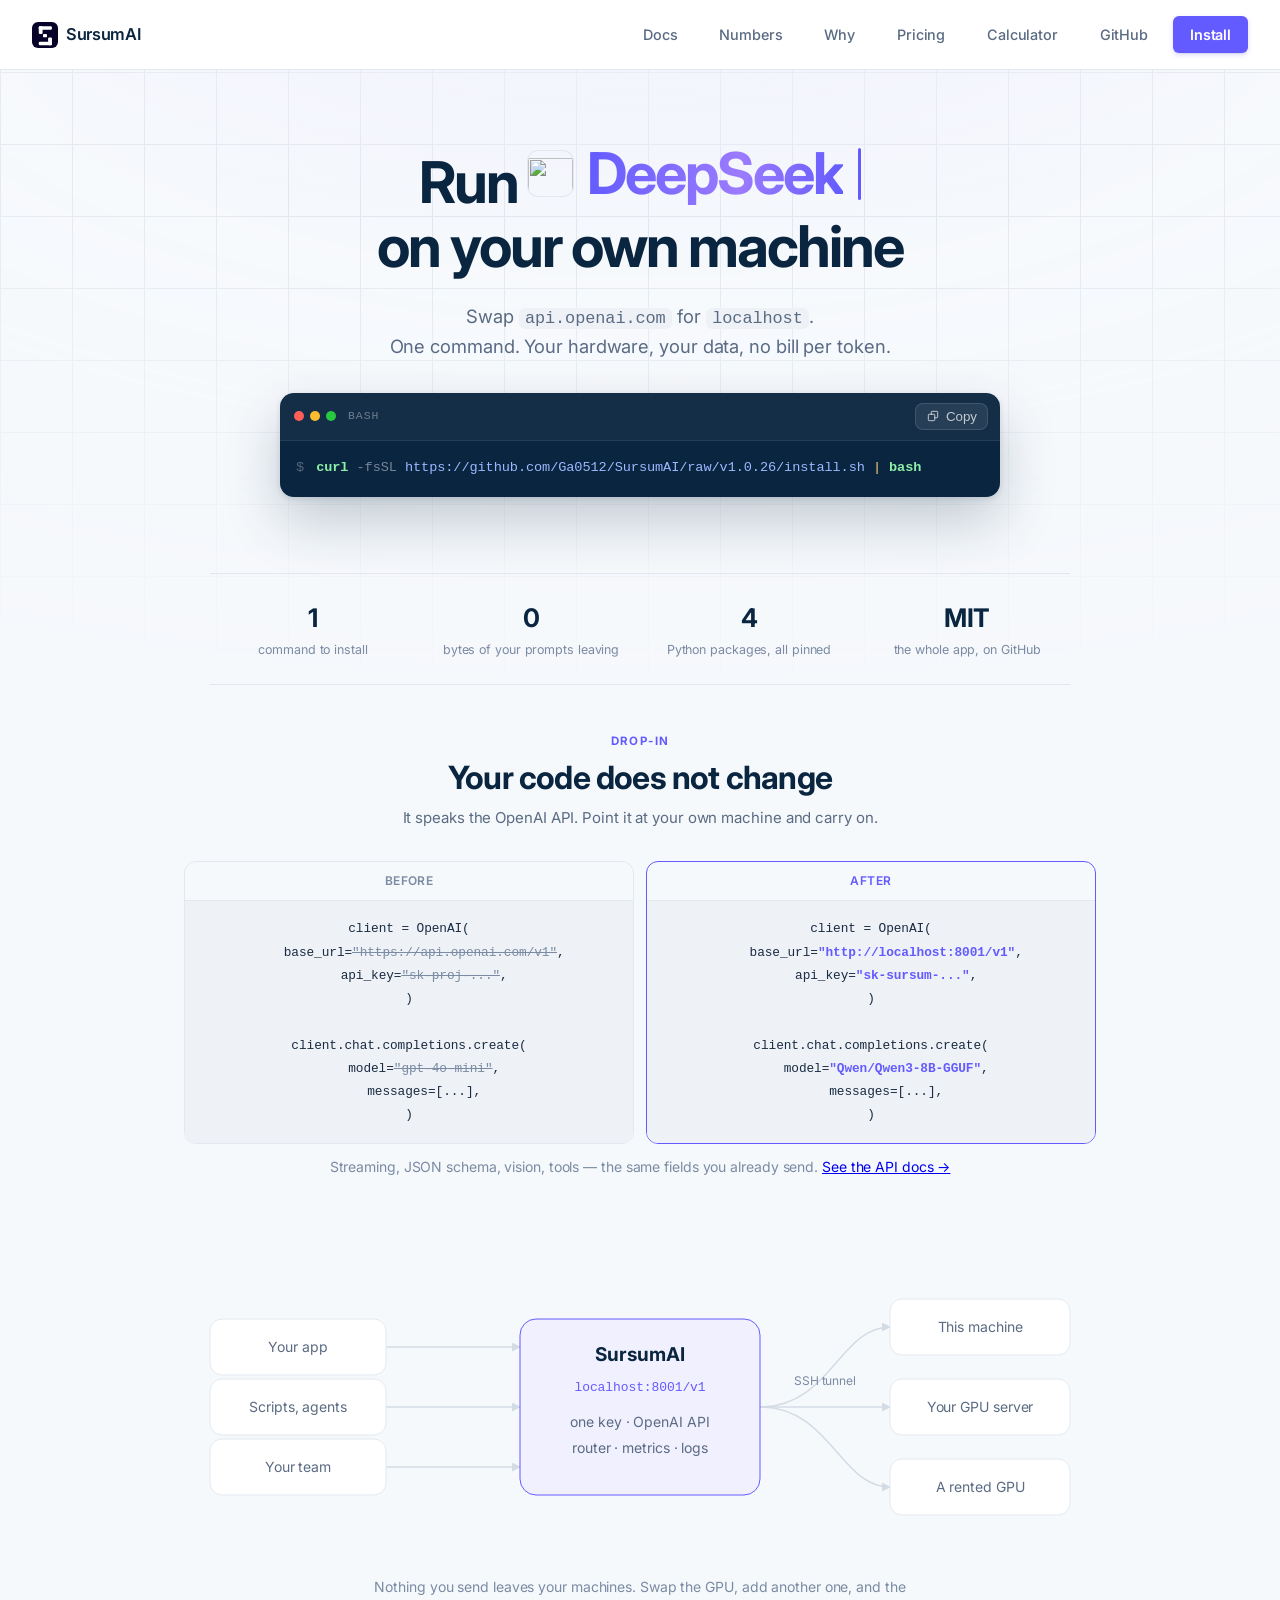
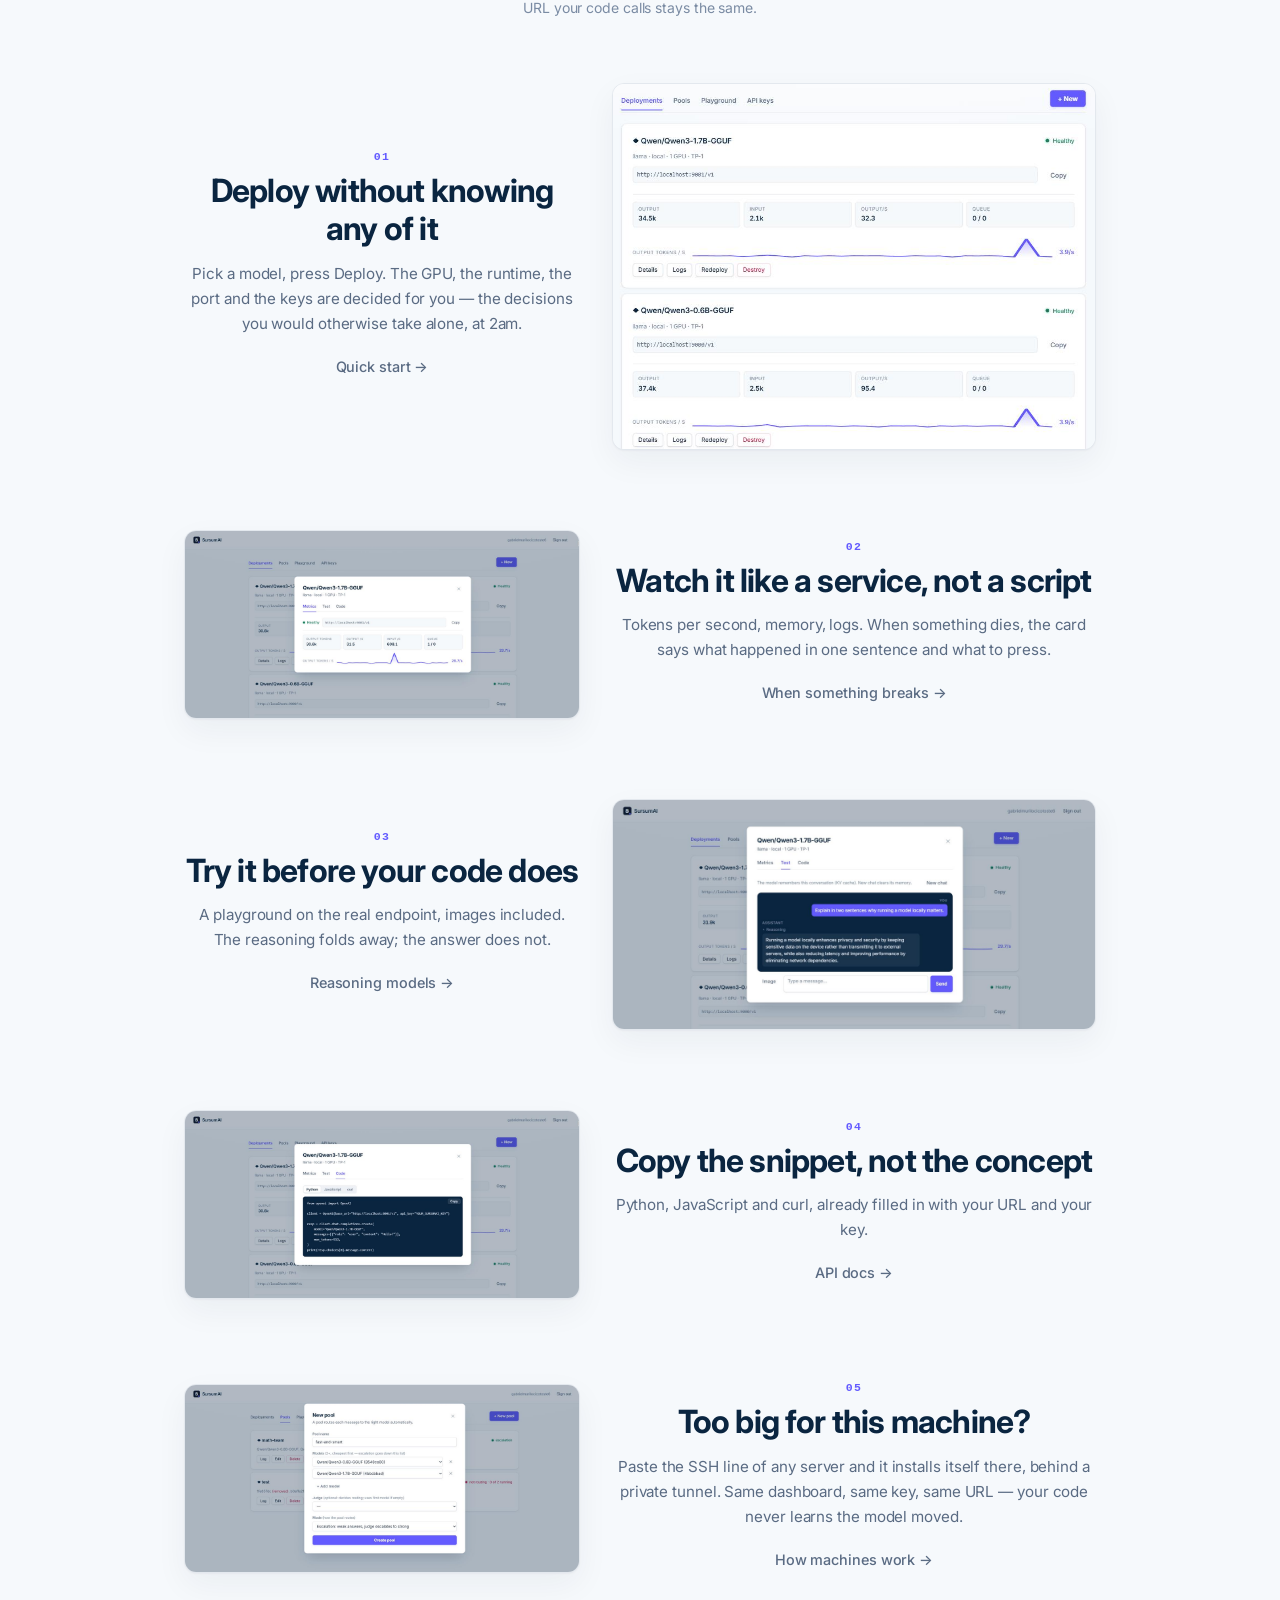
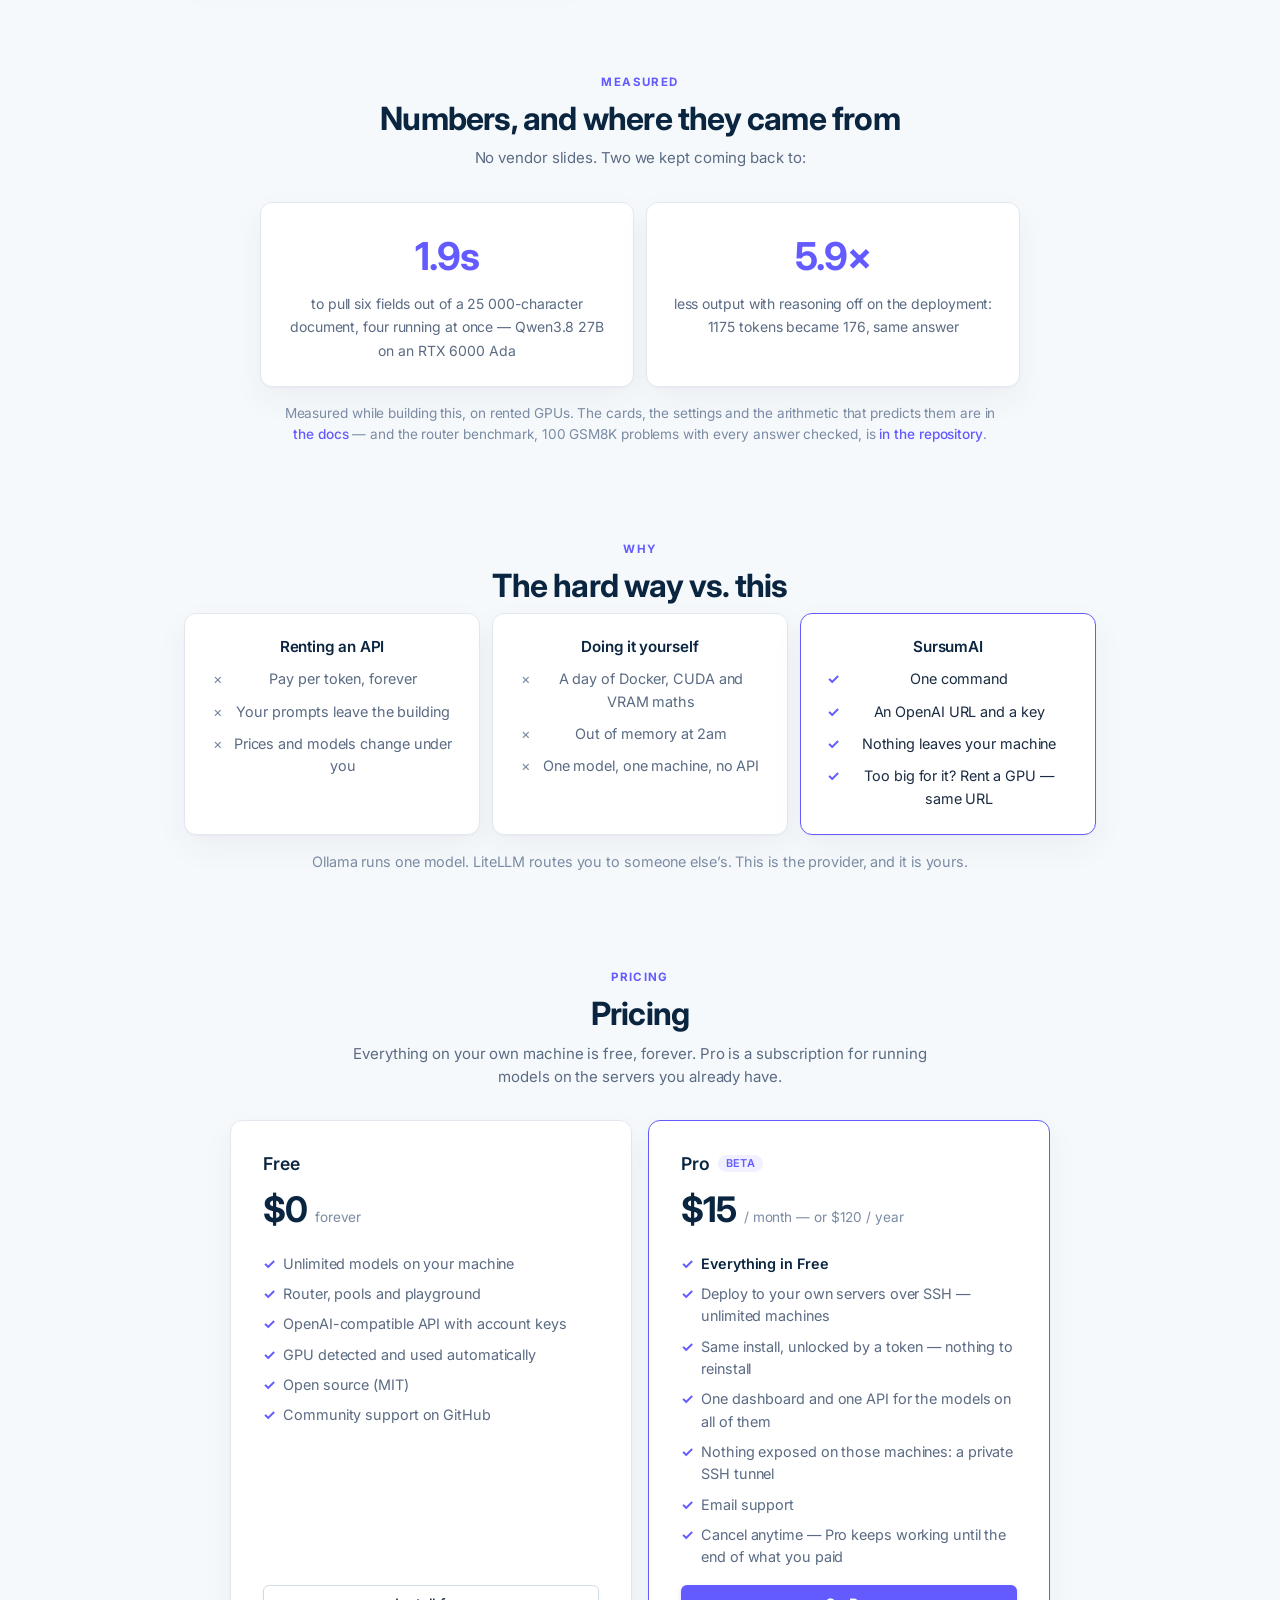
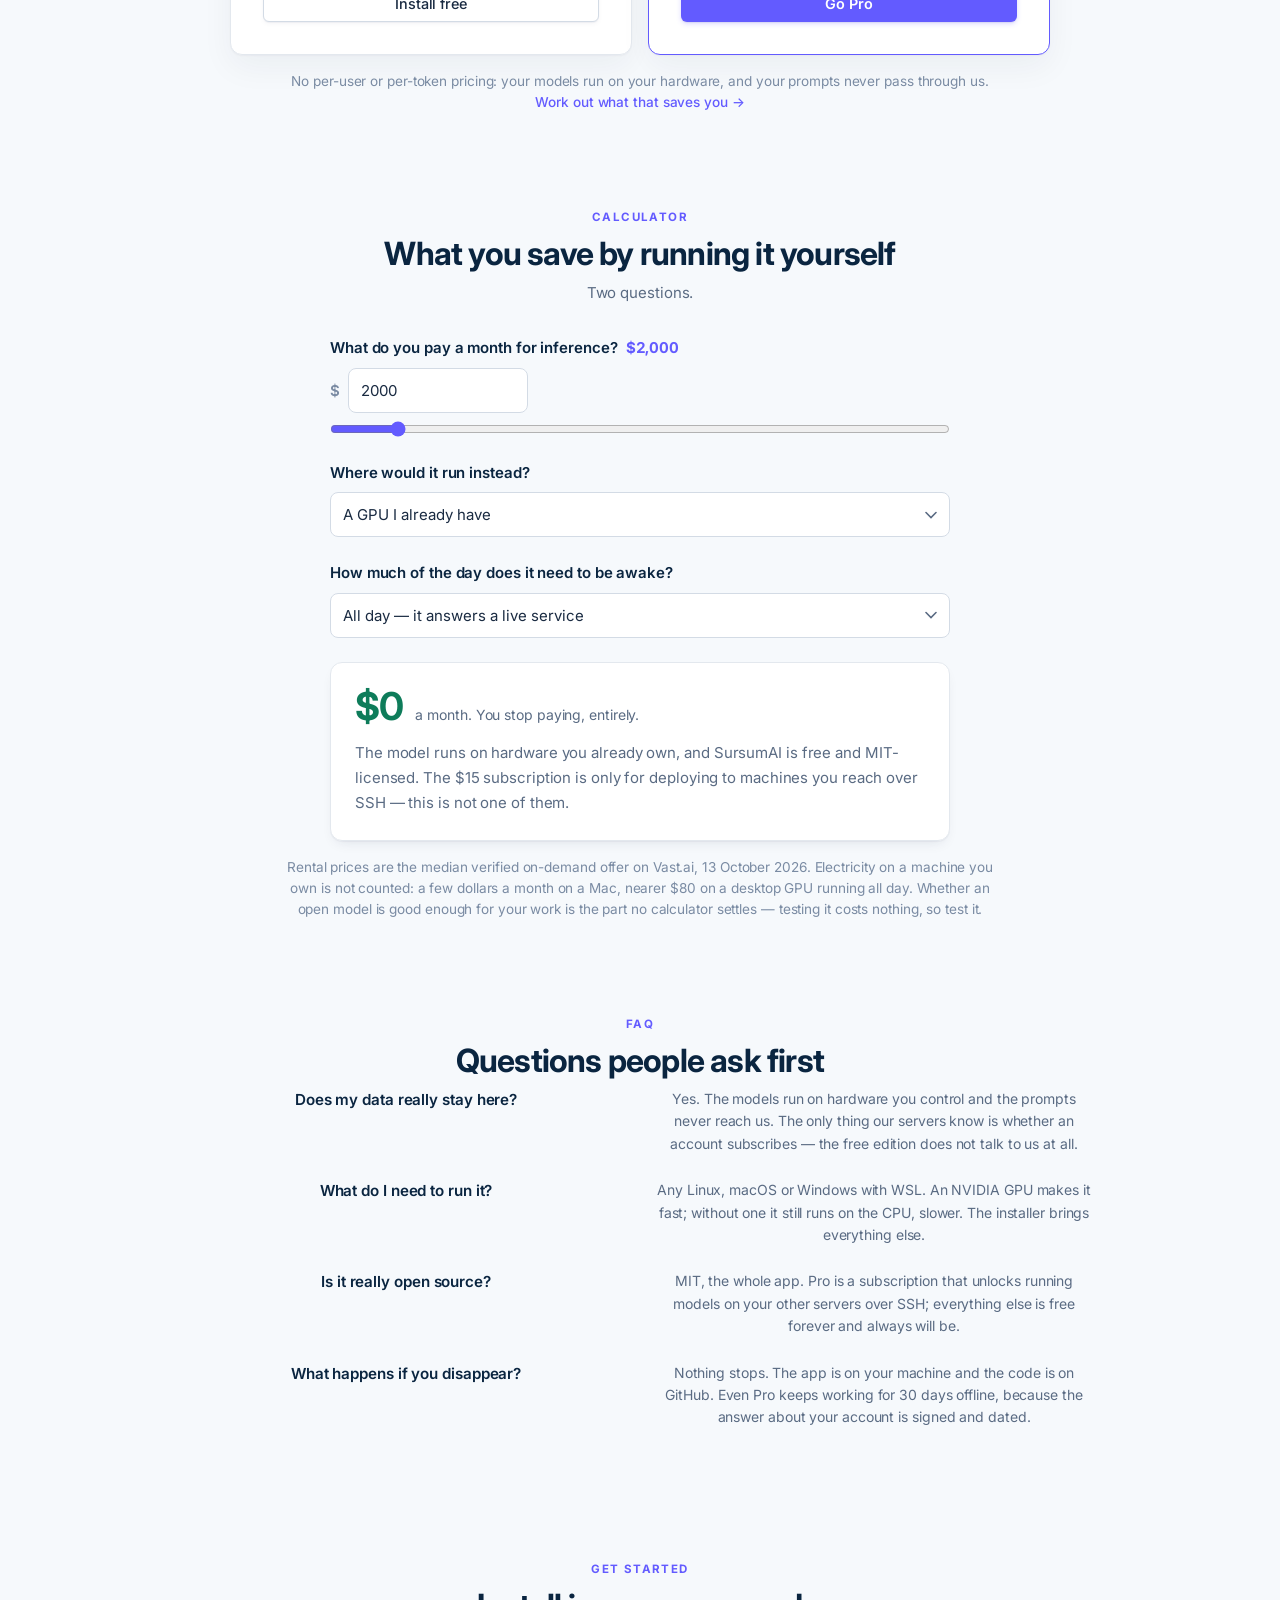
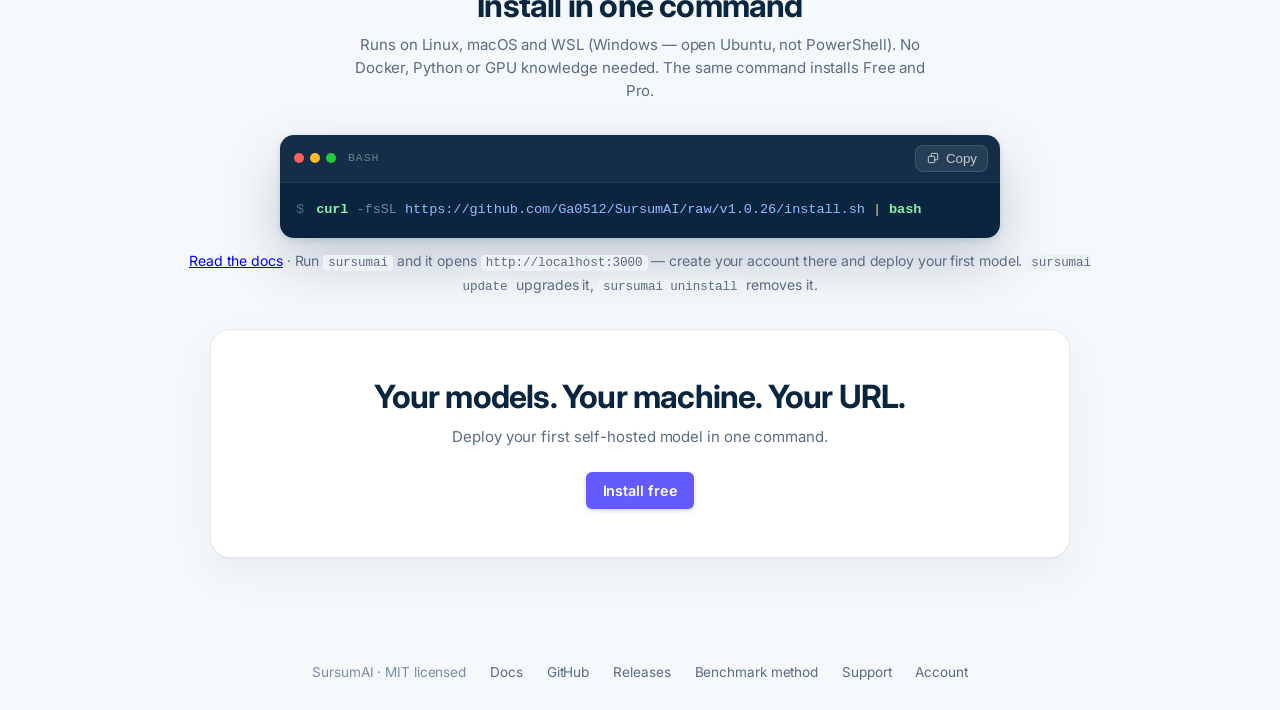
==== commit b1112331: "v1.0.26: a API descartava as ferramentas, então nenhum agente conseguia usá-la Um agente de código m" ====
--- a/site/index.html
+++ b/site/index.html
@@ -33,7 +33,7 @@
         Swap <code>api.openai.com</code> for <code>localhost</code>.<br />
         One command. Your hardware, your data, no bill per token.
       </p>
-      <div class="term" data-copy="curl -fsSL https://github.com/Ga0512/SursumAI/raw/v1.0.25/install.sh | bash">
+      <div class="term" data-copy="curl -fsSL https://github.com/Ga0512/SursumAI/raw/v1.0.26/install.sh | bash">
         <div class="term-bar">
           <span class="term-dots"><i></i><i></i><i></i></span>
           <span class="term-name">bash</span>
@@ -42,7 +42,7 @@
             <span>Copy</span>
           </button>
         </div>
-        <pre class="term-body"><span class="term-prompt">$</span> <span class="term-cmd">curl</span> <span class="term-flag">-fsSL</span> <span class="term-url">https://github.com/Ga0512/SursumAI/raw/v1.0.25/install.sh</span> <span class="term-pipe">|</span> <span class="term-cmd">bash</span></pre>
+        <pre class="term-body"><span class="term-prompt">$</span> <span class="term-cmd">curl</span> <span class="term-flag">-fsSL</span> <span class="term-url">https://github.com/Ga0512/SursumAI/raw/v1.0.26/install.sh</span> <span class="term-pipe">|</span> <span class="term-cmd">bash</span></pre>
       </div>
       </div>
 
@@ -368,7 +368,7 @@
       <span class="eyebrow">Get started</span>
       <h2>Install in one command</h2>
       <p class="landing-sub">Runs on Linux, macOS and WSL (Windows &mdash; open Ubuntu, not PowerShell). No Docker, Python or GPU knowledge needed. The same command installs Free and Pro.</p>
-      <div class="term" data-copy="curl -fsSL https://github.com/Ga0512/SursumAI/raw/v1.0.25/install.sh | bash">
+      <div class="term" data-copy="curl -fsSL https://github.com/Ga0512/SursumAI/raw/v1.0.26/install.sh | bash">
         <div class="term-bar">
           <span class="term-dots"><i></i><i></i><i></i></span>
           <span class="term-name">bash</span>
@@ -377,7 +377,7 @@
             <span>Copy</span>
           </button>
         </div>
-        <pre class="term-body"><span class="term-prompt">$</span> <span class="term-cmd">curl</span> <span class="term-flag">-fsSL</span> <span class="term-url">https://github.com/Ga0512/SursumAI/raw/v1.0.25/install.sh</span> <span class="term-pipe">|</span> <span class="term-cmd">bash</span></pre>
+        <pre class="term-body"><span class="term-prompt">$</span> <span class="term-cmd">curl</span> <span class="term-flag">-fsSL</span> <span class="term-url">https://github.com/Ga0512/SursumAI/raw/v1.0.26/install.sh</span> <span class="term-pipe">|</span> <span class="term-cmd">bash</span></pre>
       </div>
       <p class="install-note"><a href="/docs.html">Read the docs</a> &middot; Run <code>sursumai</code> and it opens <code>http://localhost:3000</code> &mdash; create your account there and deploy your first model. <code>sursumai update</code> upgrades it, <code>sursumai uninstall</code> removes it.</p>
     </div>
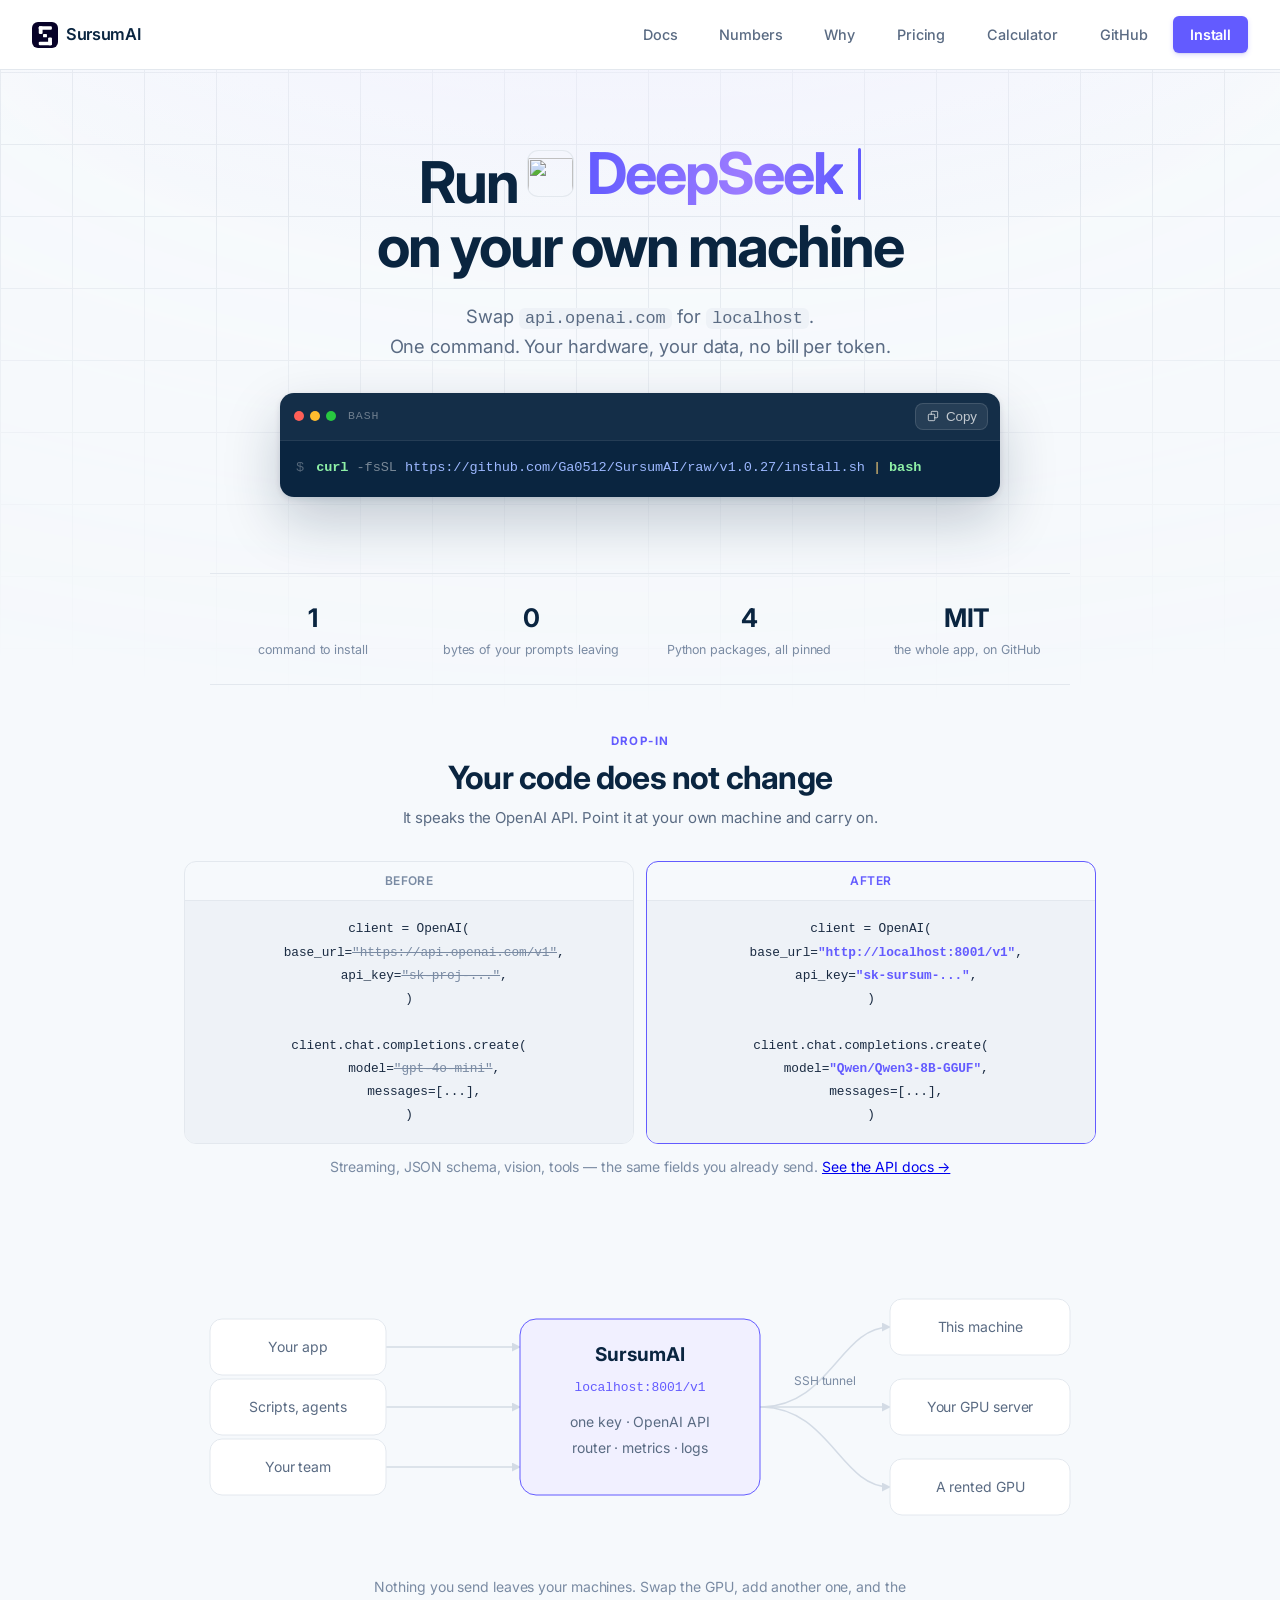
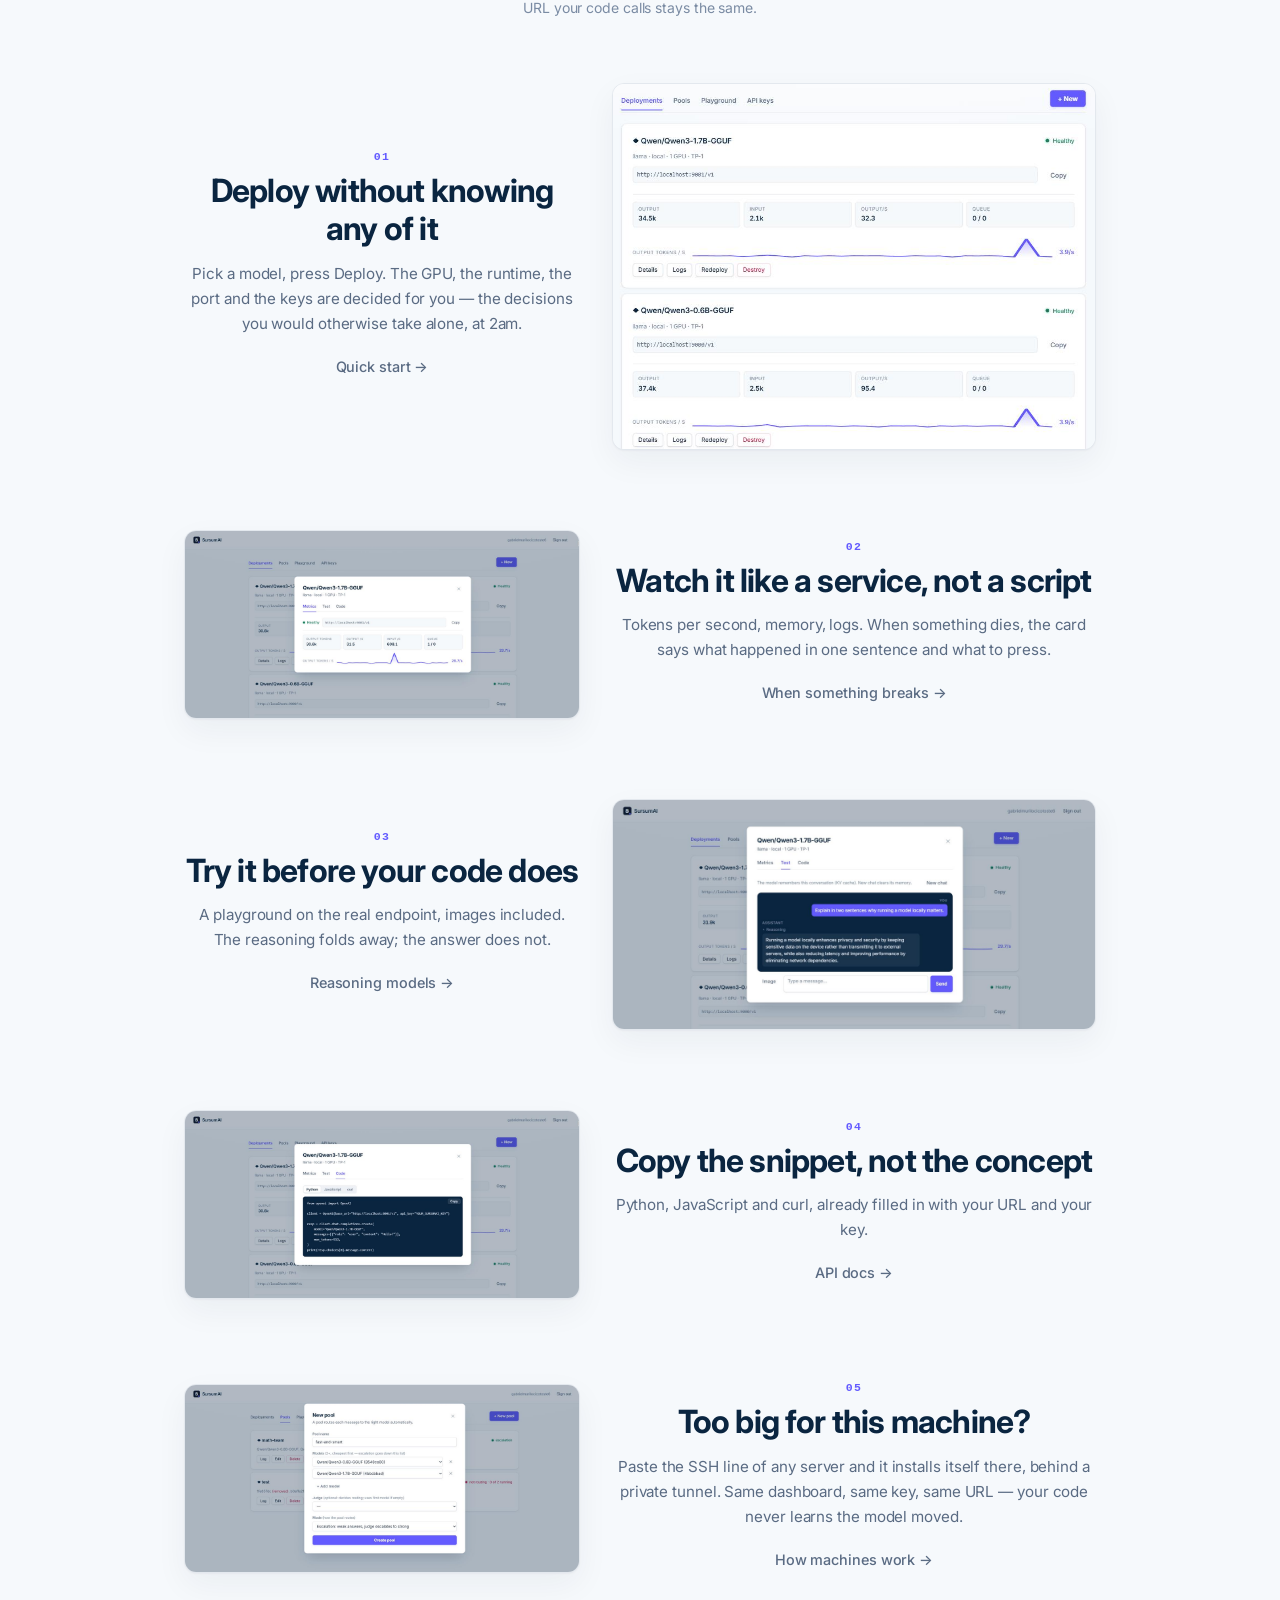
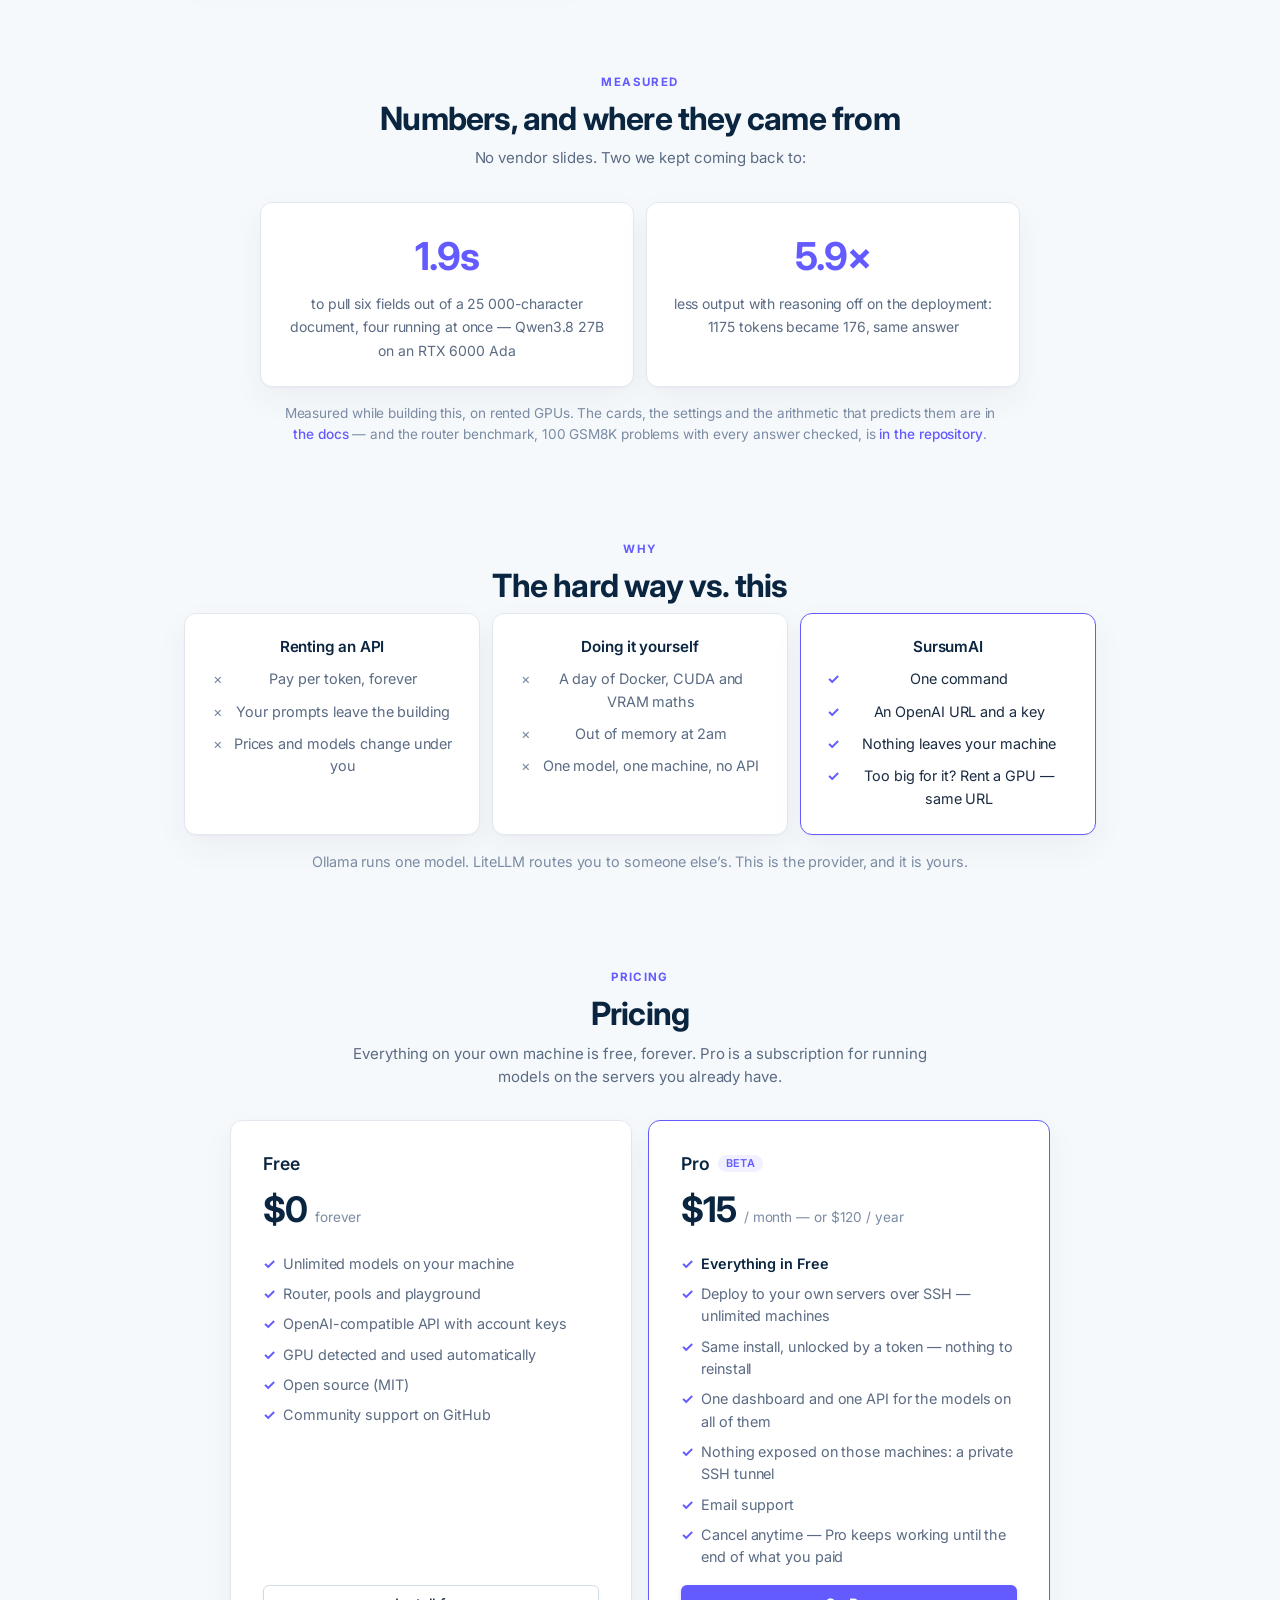
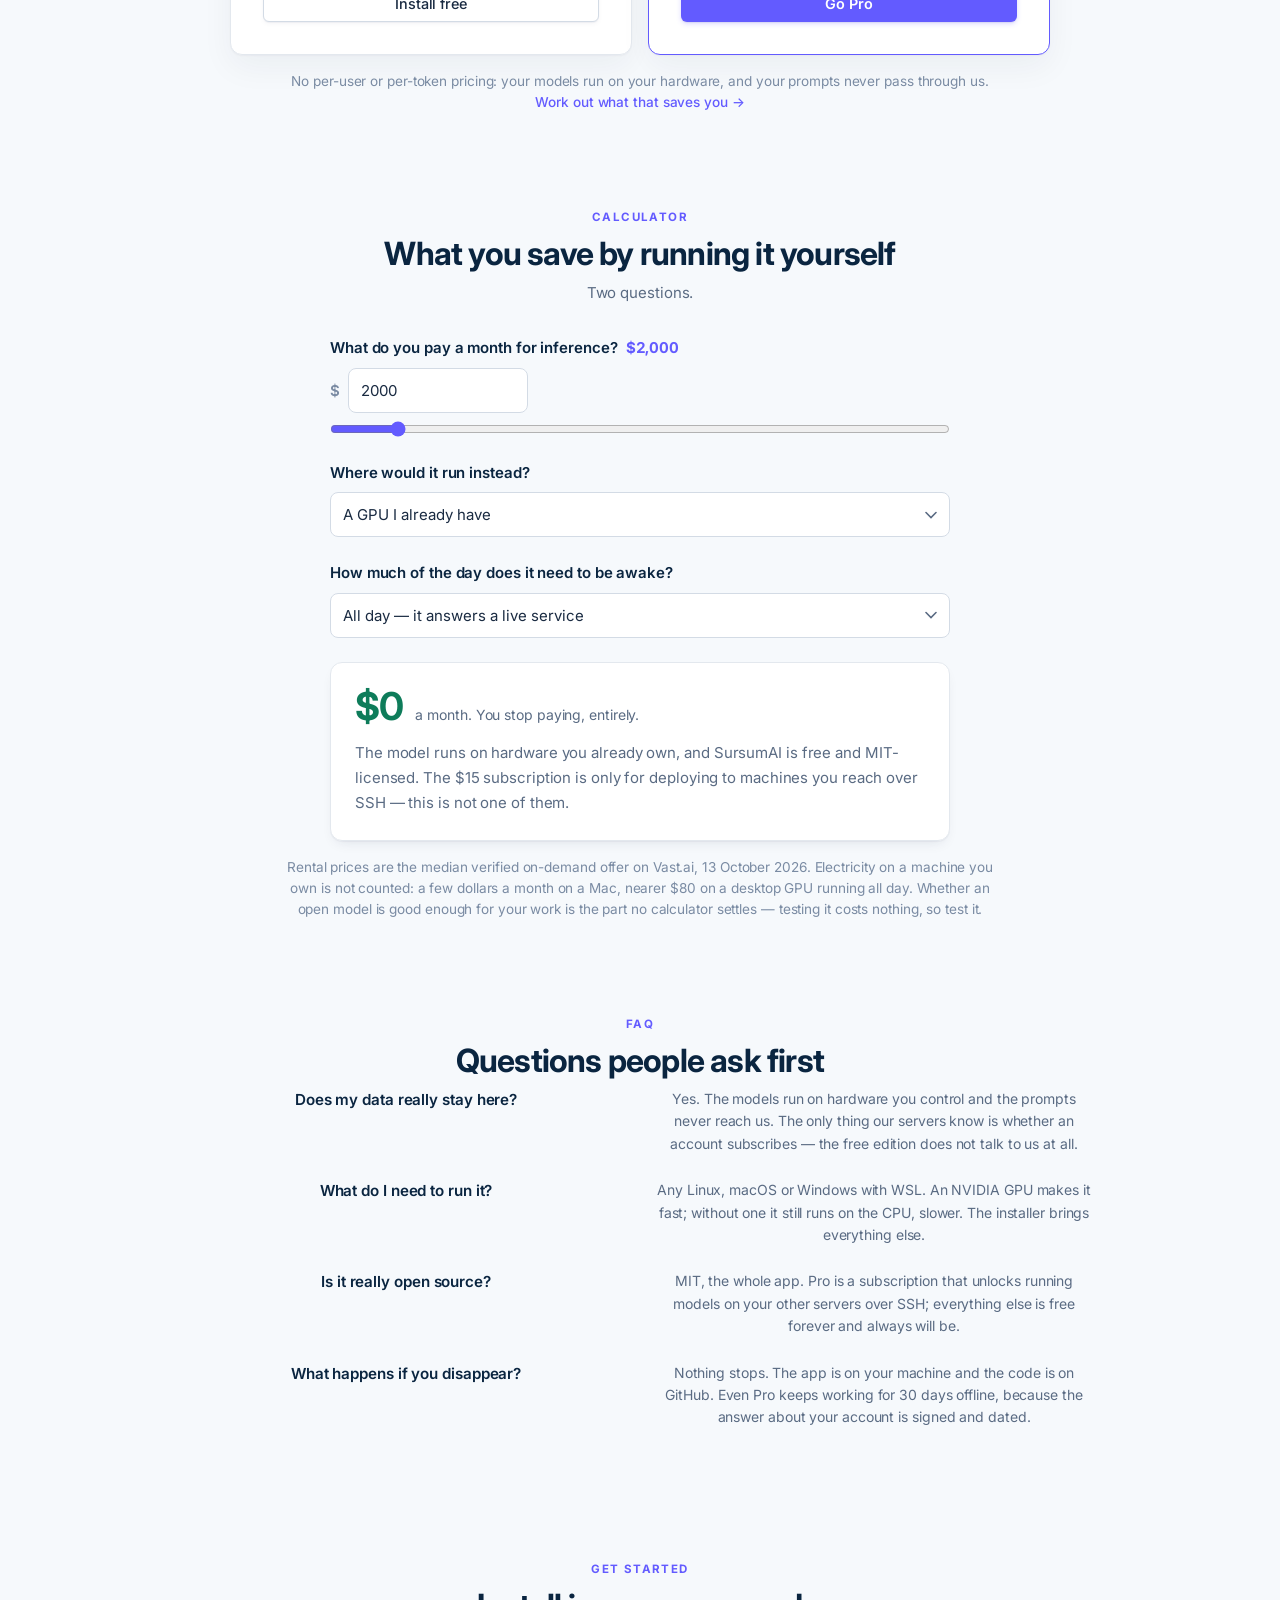
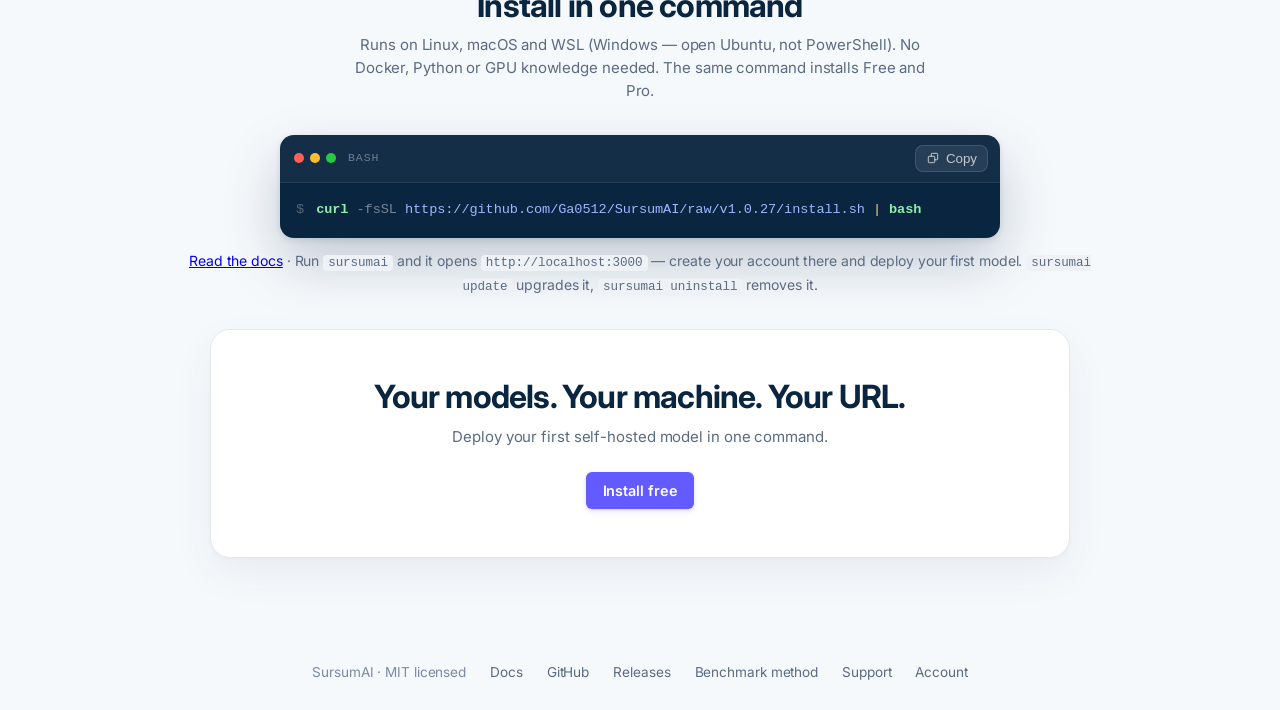
==== commit 40ece204: "v1.0.27: o erro que o SDK não conseguia ler, e o log que não parava de crescer Co-Authored-By: Claud" ====
--- a/site/index.html
+++ b/site/index.html
@@ -33,7 +33,7 @@
         Swap <code>api.openai.com</code> for <code>localhost</code>.<br />
         One command. Your hardware, your data, no bill per token.
       </p>
-      <div class="term" data-copy="curl -fsSL https://github.com/Ga0512/SursumAI/raw/v1.0.26/install.sh | bash">
+      <div class="term" data-copy="curl -fsSL https://github.com/Ga0512/SursumAI/raw/v1.0.27/install.sh | bash">
         <div class="term-bar">
           <span class="term-dots"><i></i><i></i><i></i></span>
           <span class="term-name">bash</span>
@@ -42,7 +42,7 @@
             <span>Copy</span>
           </button>
         </div>
-        <pre class="term-body"><span class="term-prompt">$</span> <span class="term-cmd">curl</span> <span class="term-flag">-fsSL</span> <span class="term-url">https://github.com/Ga0512/SursumAI/raw/v1.0.26/install.sh</span> <span class="term-pipe">|</span> <span class="term-cmd">bash</span></pre>
+        <pre class="term-body"><span class="term-prompt">$</span> <span class="term-cmd">curl</span> <span class="term-flag">-fsSL</span> <span class="term-url">https://github.com/Ga0512/SursumAI/raw/v1.0.27/install.sh</span> <span class="term-pipe">|</span> <span class="term-cmd">bash</span></pre>
       </div>
       </div>
 
@@ -368,7 +368,7 @@
       <span class="eyebrow">Get started</span>
       <h2>Install in one command</h2>
       <p class="landing-sub">Runs on Linux, macOS and WSL (Windows &mdash; open Ubuntu, not PowerShell). No Docker, Python or GPU knowledge needed. The same command installs Free and Pro.</p>
-      <div class="term" data-copy="curl -fsSL https://github.com/Ga0512/SursumAI/raw/v1.0.26/install.sh | bash">
+      <div class="term" data-copy="curl -fsSL https://github.com/Ga0512/SursumAI/raw/v1.0.27/install.sh | bash">
         <div class="term-bar">
           <span class="term-dots"><i></i><i></i><i></i></span>
           <span class="term-name">bash</span>
@@ -377,7 +377,7 @@
             <span>Copy</span>
           </button>
         </div>
-        <pre class="term-body"><span class="term-prompt">$</span> <span class="term-cmd">curl</span> <span class="term-flag">-fsSL</span> <span class="term-url">https://github.com/Ga0512/SursumAI/raw/v1.0.26/install.sh</span> <span class="term-pipe">|</span> <span class="term-cmd">bash</span></pre>
+        <pre class="term-body"><span class="term-prompt">$</span> <span class="term-cmd">curl</span> <span class="term-flag">-fsSL</span> <span class="term-url">https://github.com/Ga0512/SursumAI/raw/v1.0.27/install.sh</span> <span class="term-pipe">|</span> <span class="term-cmd">bash</span></pre>
       </div>
       <p class="install-note"><a href="/docs.html">Read the docs</a> &middot; Run <code>sursumai</code> and it opens <code>http://localhost:3000</code> &mdash; create your account there and deploy your first model. <code>sursumai update</code> upgrades it, <code>sursumai uninstall</code> removes it.</p>
     </div>
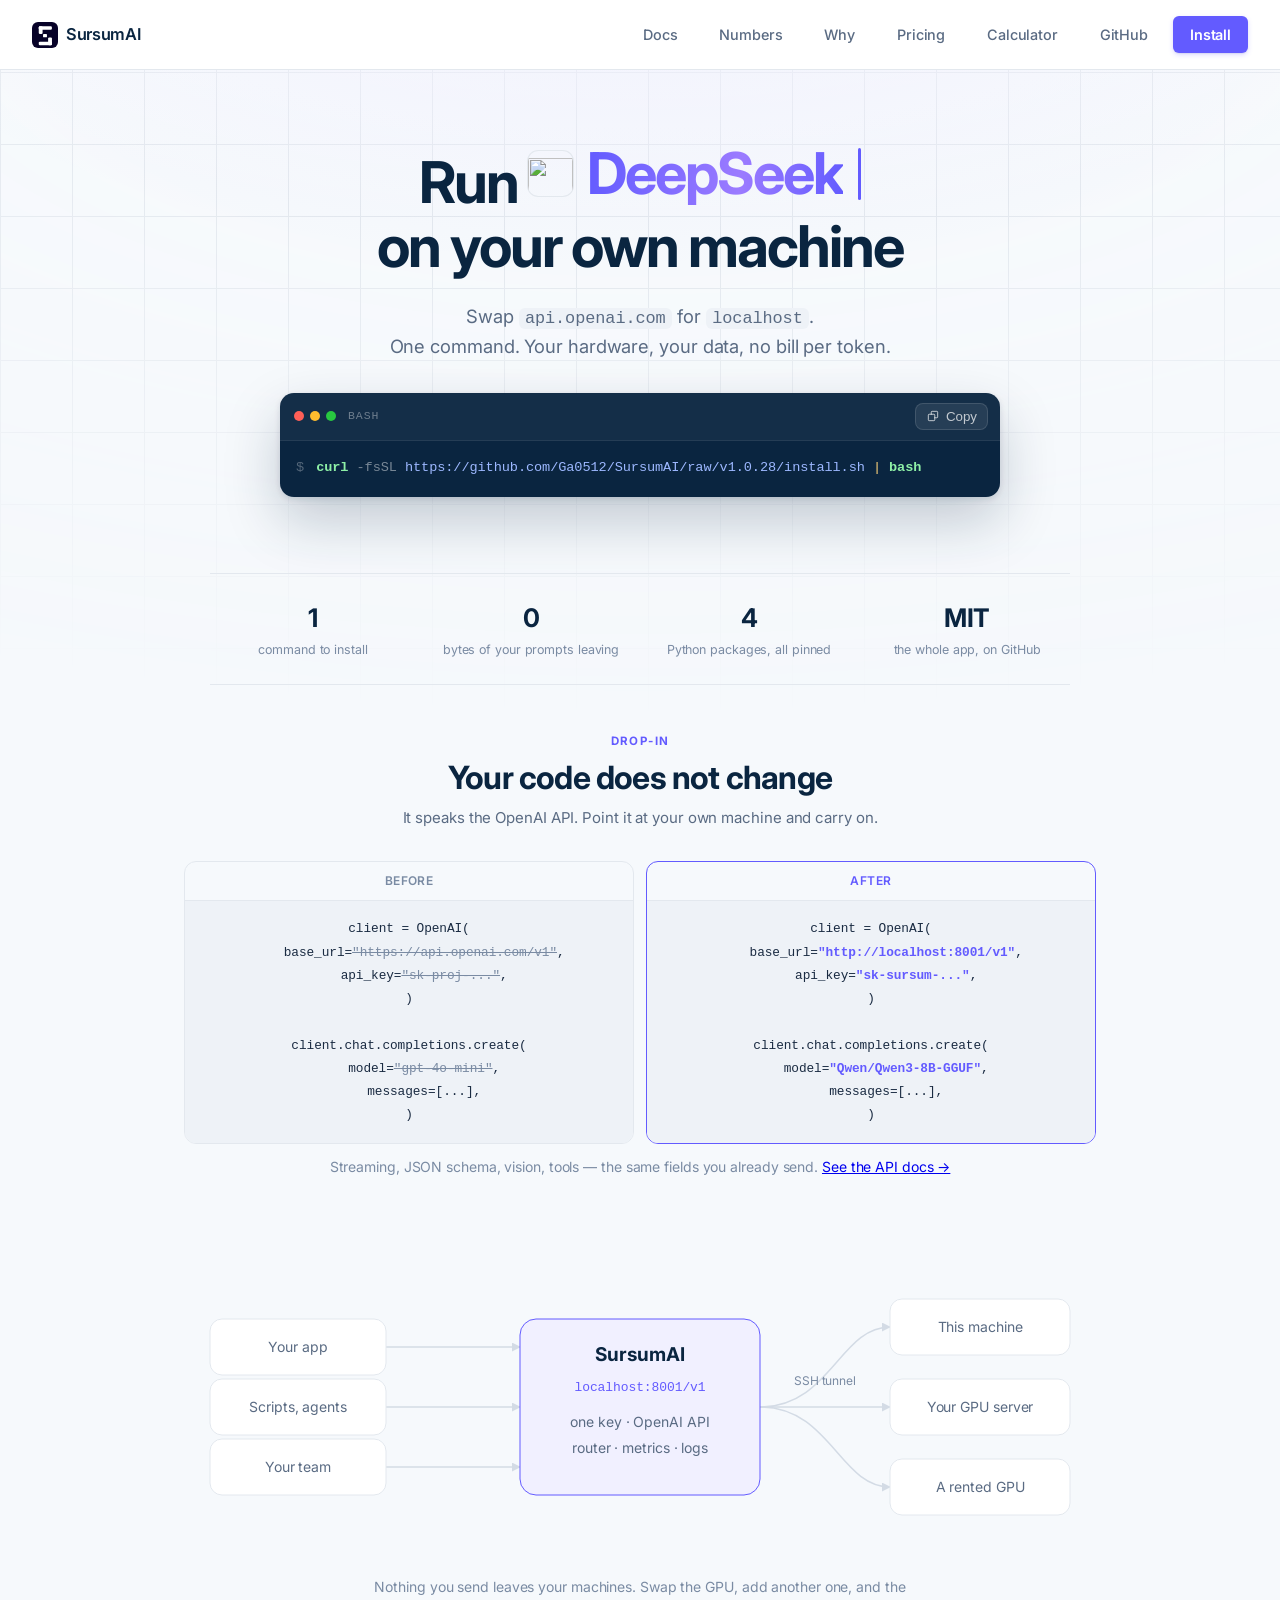
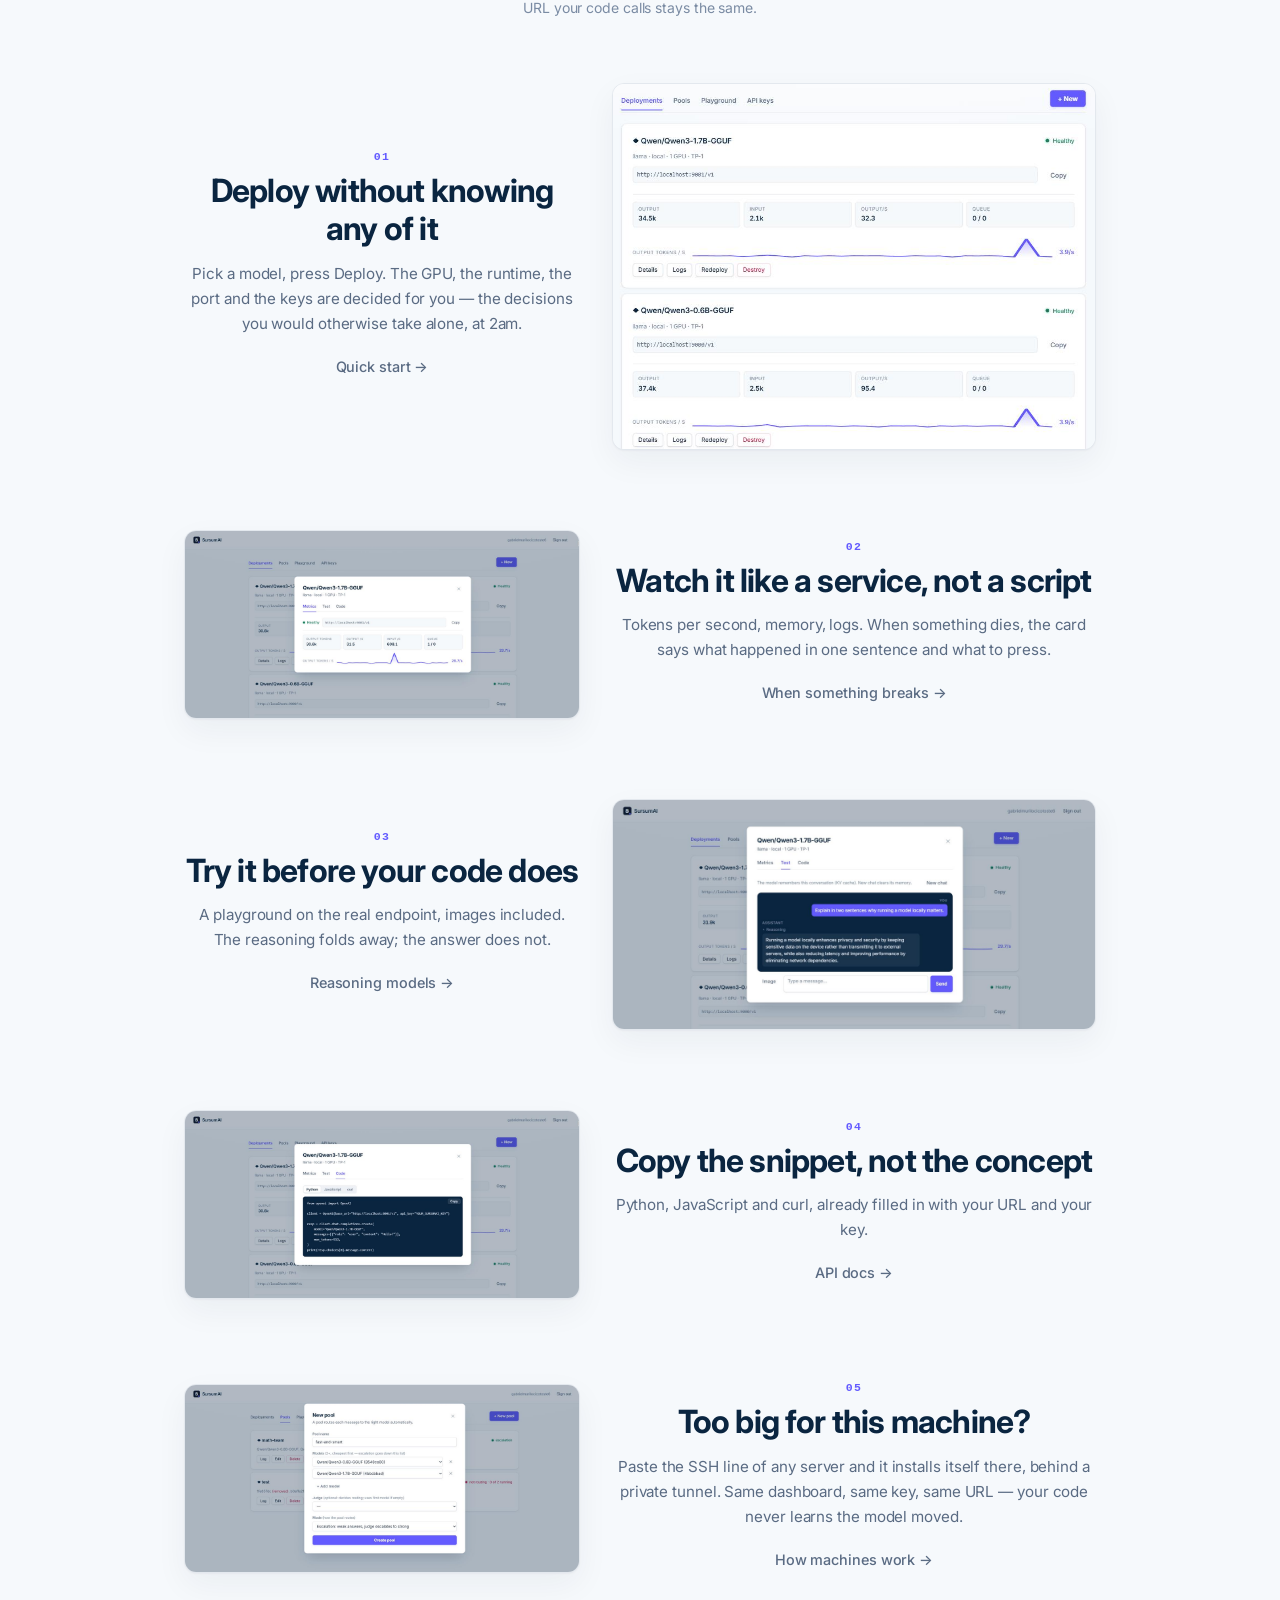
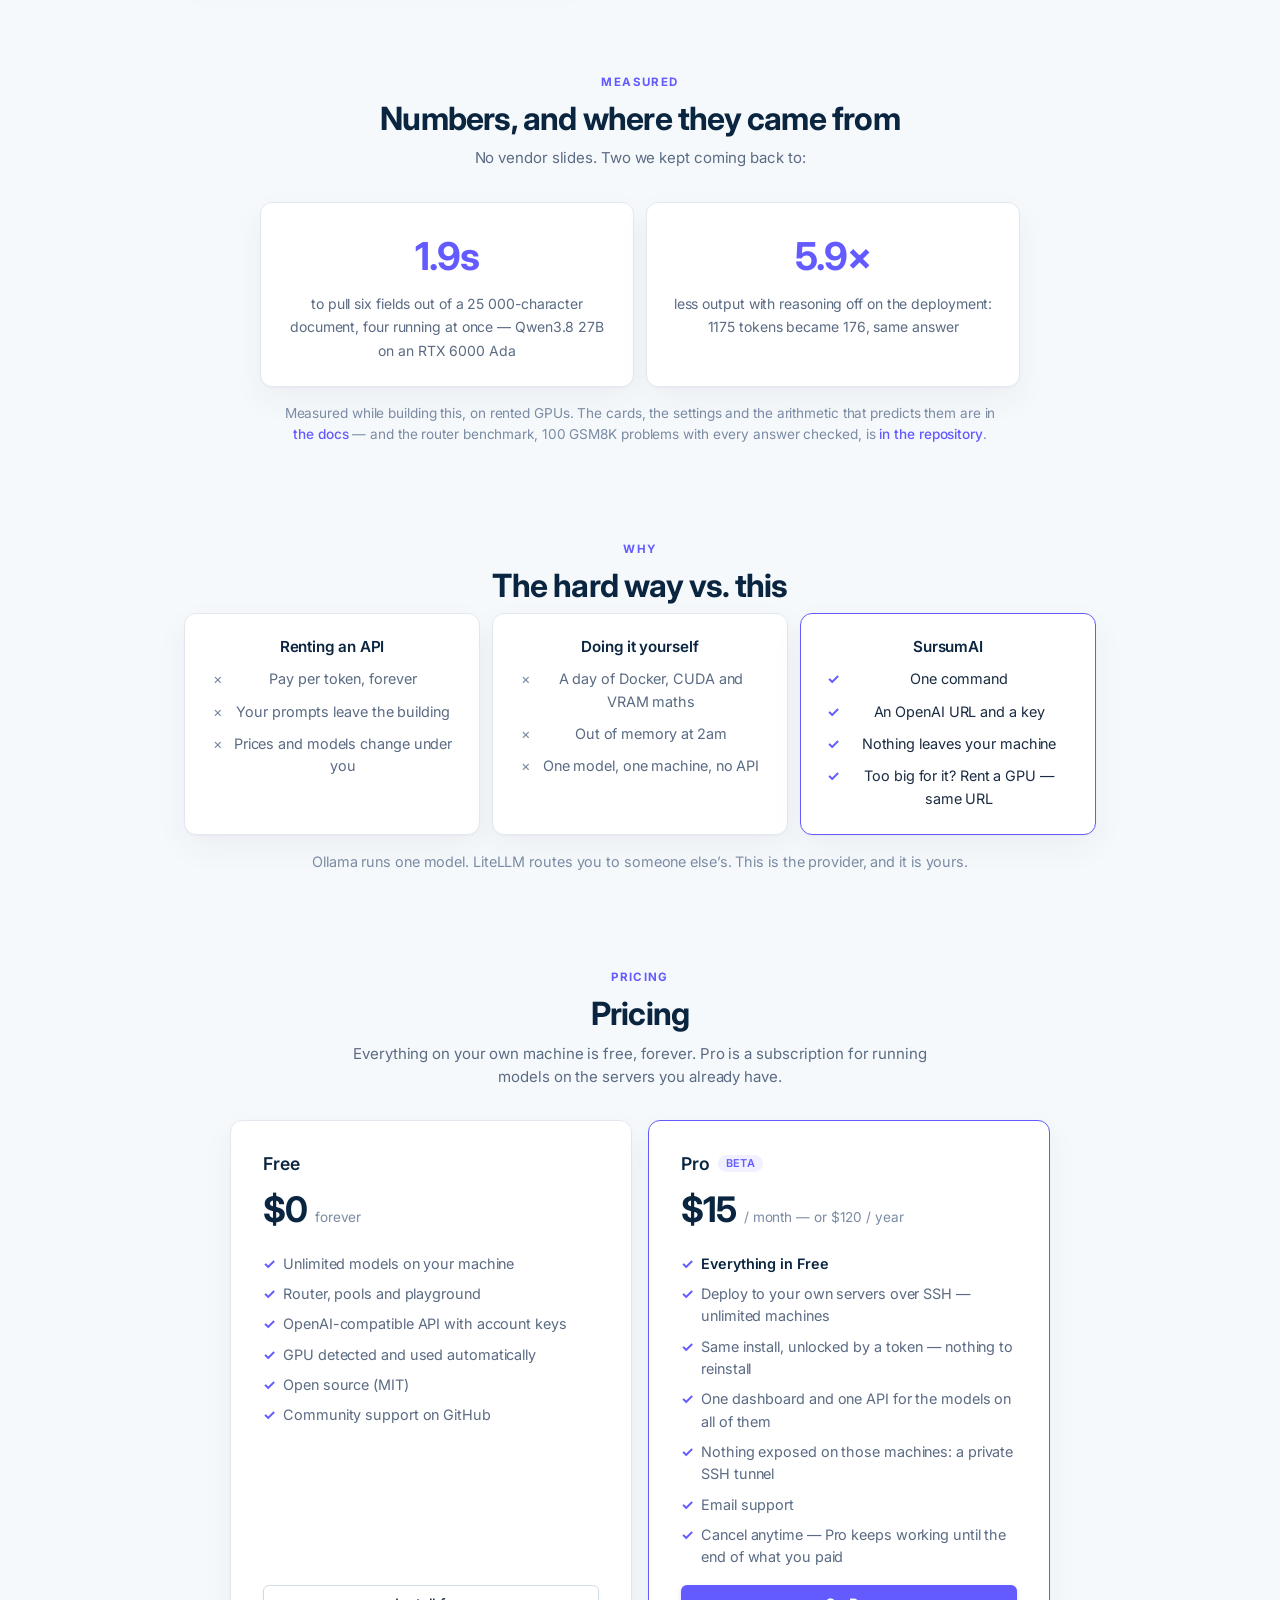
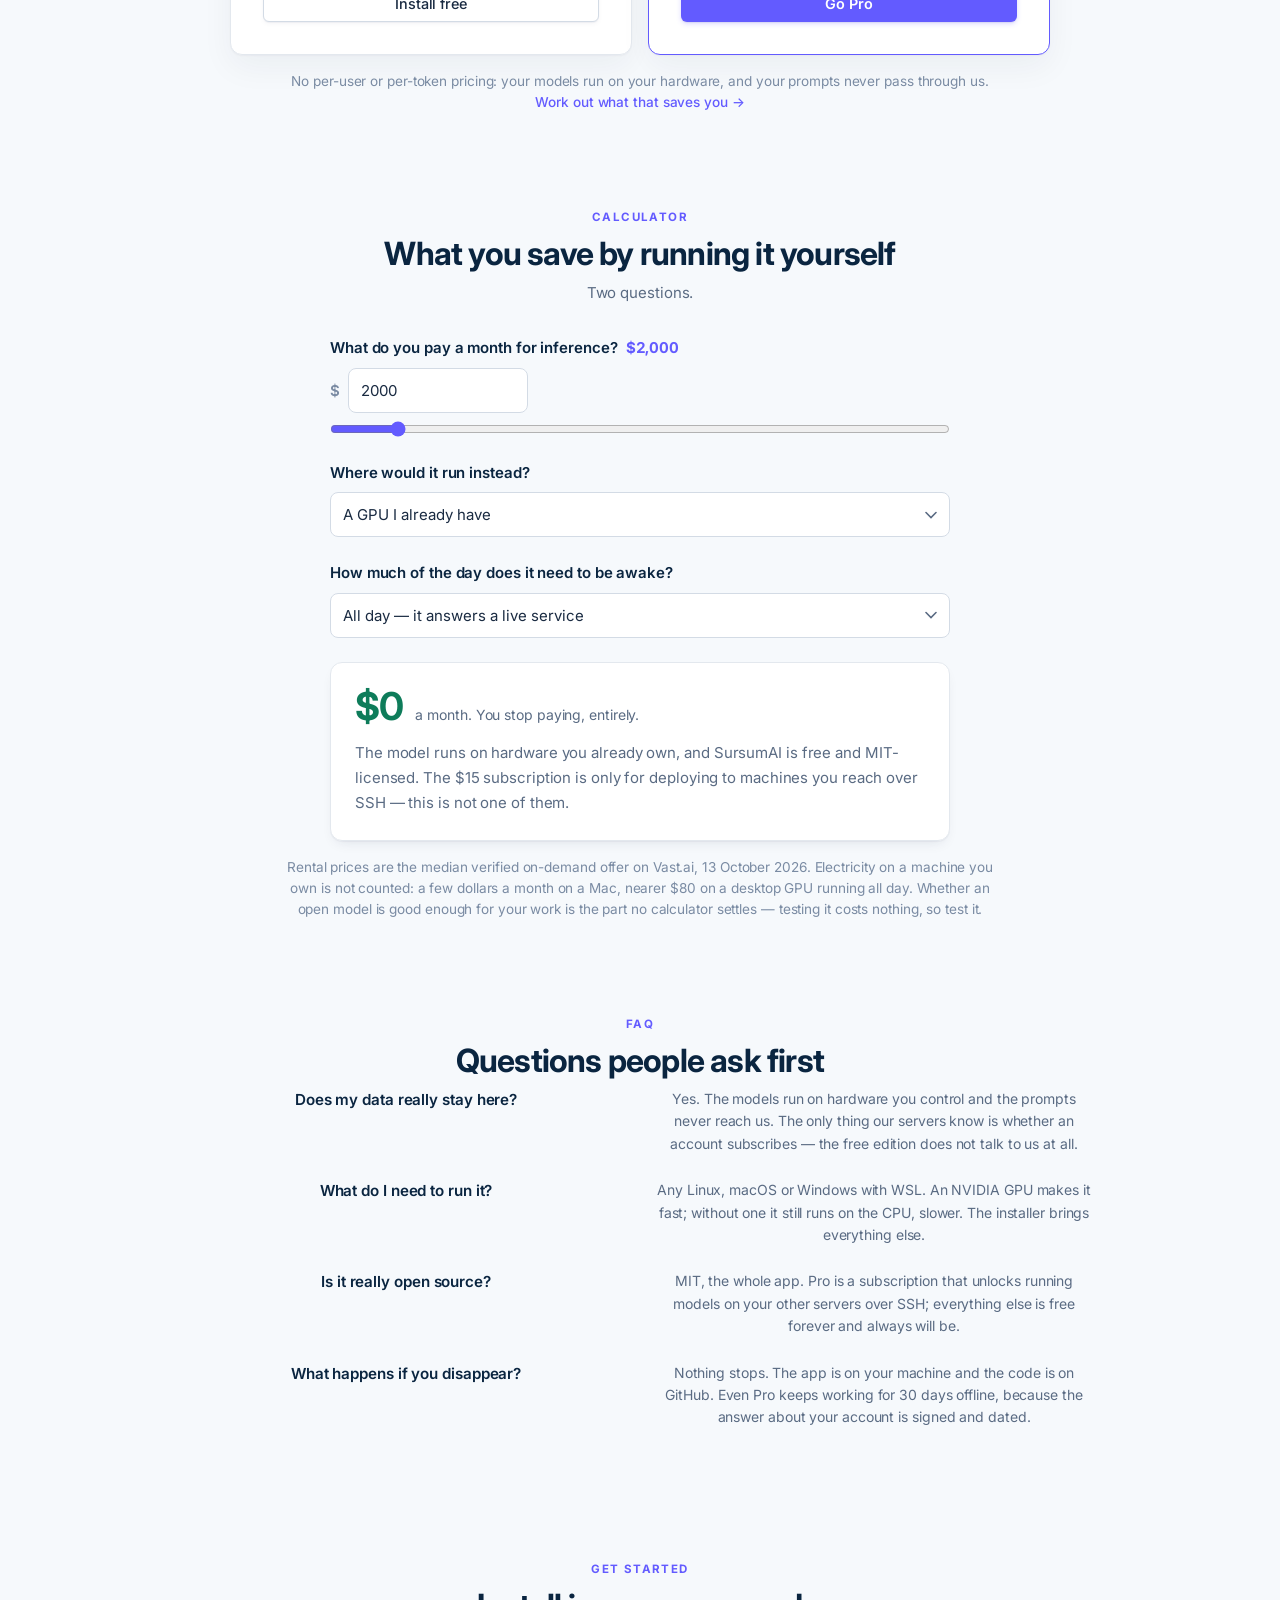
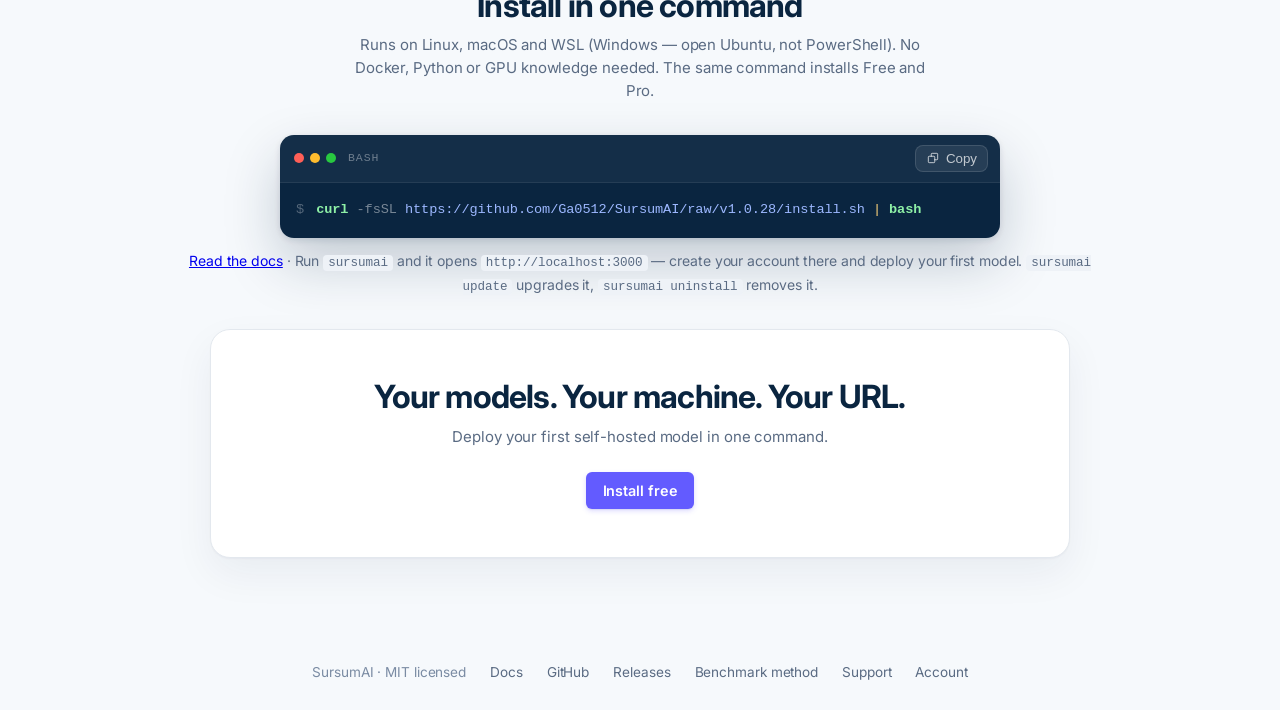
==== commit 584effae: "v1.0.28: o erro que o SDK não conseguia ler, o log sem teto, e o checksum que nunca era conferido Co" ====
--- a/site/index.html
+++ b/site/index.html
@@ -33,7 +33,7 @@
         Swap <code>api.openai.com</code> for <code>localhost</code>.<br />
         One command. Your hardware, your data, no bill per token.
       </p>
-      <div class="term" data-copy="curl -fsSL https://github.com/Ga0512/SursumAI/raw/v1.0.27/install.sh | bash">
+      <div class="term" data-copy="curl -fsSL https://github.com/Ga0512/SursumAI/raw/v1.0.28/install.sh | bash">
         <div class="term-bar">
           <span class="term-dots"><i></i><i></i><i></i></span>
           <span class="term-name">bash</span>
@@ -42,7 +42,7 @@
             <span>Copy</span>
           </button>
         </div>
-        <pre class="term-body"><span class="term-prompt">$</span> <span class="term-cmd">curl</span> <span class="term-flag">-fsSL</span> <span class="term-url">https://github.com/Ga0512/SursumAI/raw/v1.0.27/install.sh</span> <span class="term-pipe">|</span> <span class="term-cmd">bash</span></pre>
+        <pre class="term-body"><span class="term-prompt">$</span> <span class="term-cmd">curl</span> <span class="term-flag">-fsSL</span> <span class="term-url">https://github.com/Ga0512/SursumAI/raw/v1.0.28/install.sh</span> <span class="term-pipe">|</span> <span class="term-cmd">bash</span></pre>
       </div>
       </div>
 
@@ -368,7 +368,7 @@
       <span class="eyebrow">Get started</span>
       <h2>Install in one command</h2>
       <p class="landing-sub">Runs on Linux, macOS and WSL (Windows &mdash; open Ubuntu, not PowerShell). No Docker, Python or GPU knowledge needed. The same command installs Free and Pro.</p>
-      <div class="term" data-copy="curl -fsSL https://github.com/Ga0512/SursumAI/raw/v1.0.27/install.sh | bash">
+      <div class="term" data-copy="curl -fsSL https://github.com/Ga0512/SursumAI/raw/v1.0.28/install.sh | bash">
         <div class="term-bar">
           <span class="term-dots"><i></i><i></i><i></i></span>
           <span class="term-name">bash</span>
@@ -377,7 +377,7 @@
             <span>Copy</span>
           </button>
         </div>
-        <pre class="term-body"><span class="term-prompt">$</span> <span class="term-cmd">curl</span> <span class="term-flag">-fsSL</span> <span class="term-url">https://github.com/Ga0512/SursumAI/raw/v1.0.27/install.sh</span> <span class="term-pipe">|</span> <span class="term-cmd">bash</span></pre>
+        <pre class="term-body"><span class="term-prompt">$</span> <span class="term-cmd">curl</span> <span class="term-flag">-fsSL</span> <span class="term-url">https://github.com/Ga0512/SursumAI/raw/v1.0.28/install.sh</span> <span class="term-pipe">|</span> <span class="term-cmd">bash</span></pre>
       </div>
       <p class="install-note"><a href="/docs.html">Read the docs</a> &middot; Run <code>sursumai</code> and it opens <code>http://localhost:3000</code> &mdash; create your account there and deploy your first model. <code>sursumai update</code> upgrades it, <code>sursumai uninstall</code> removes it.</p>
     </div>
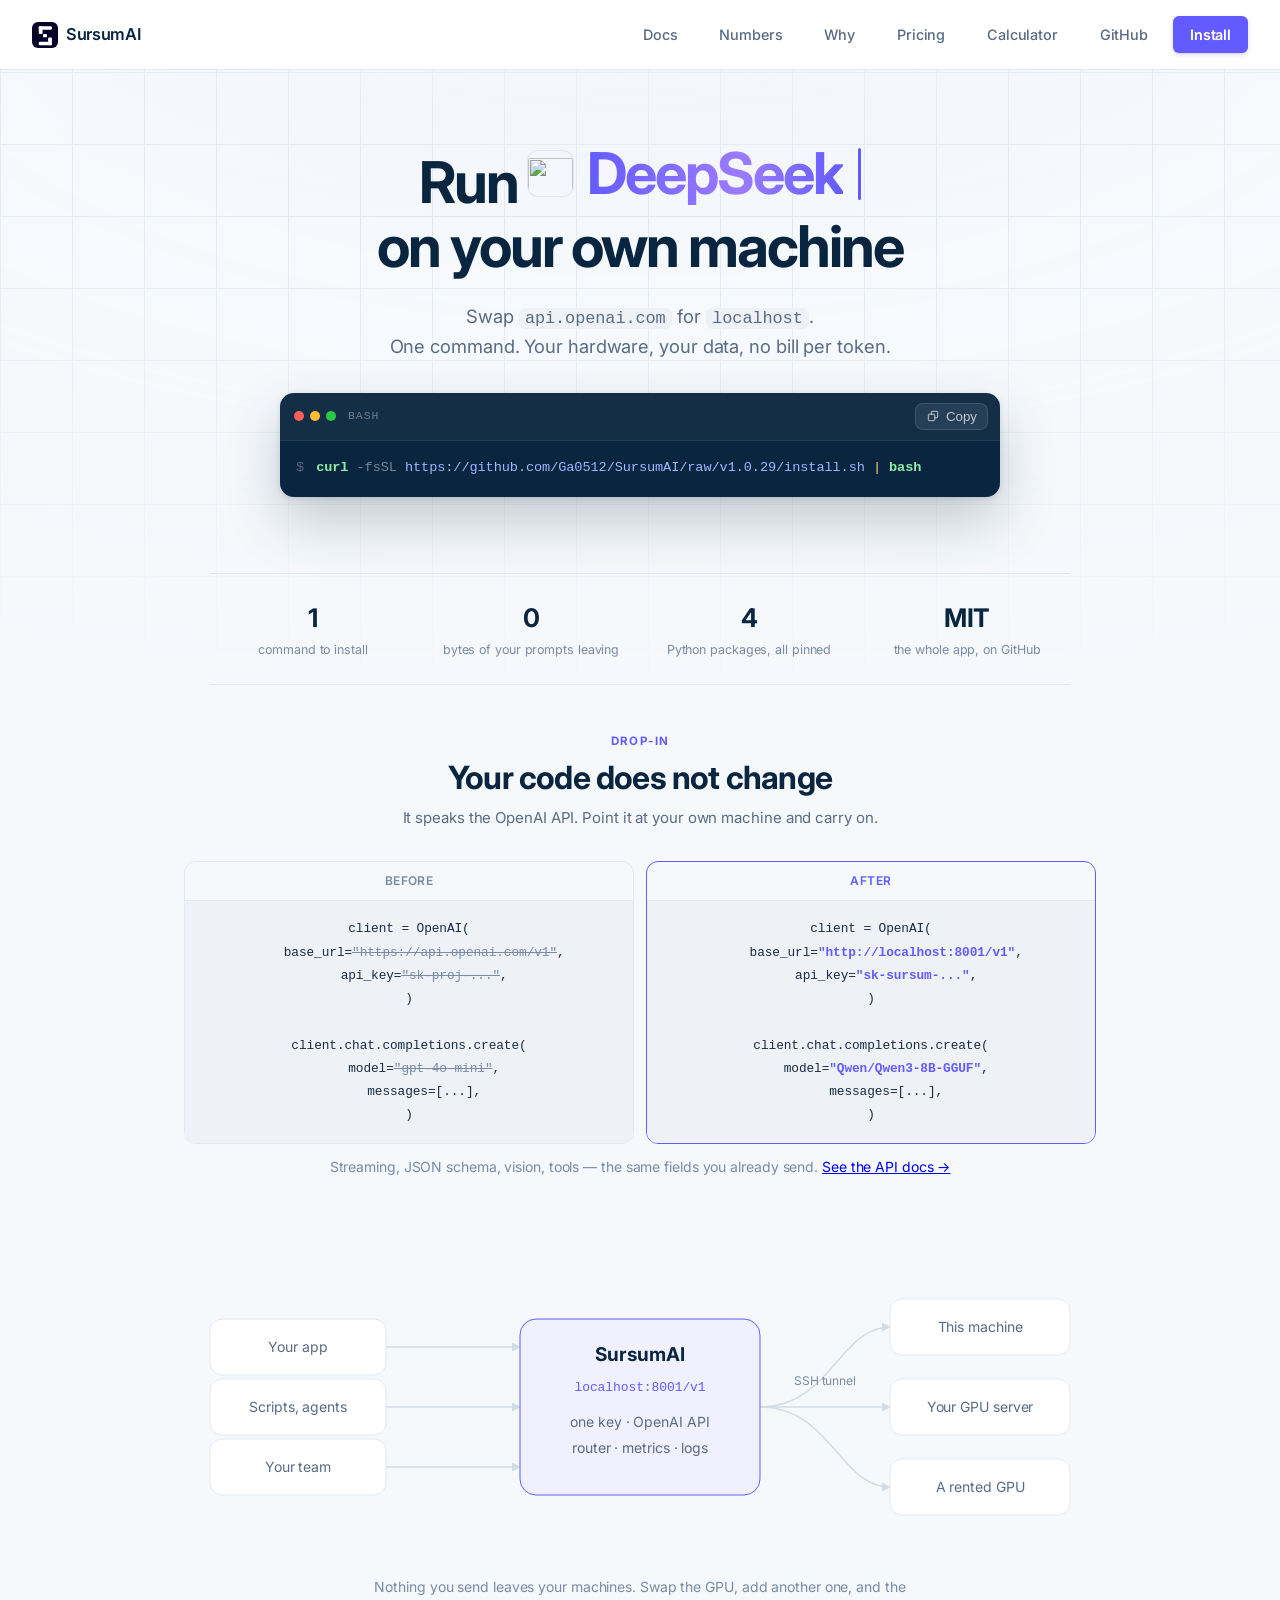
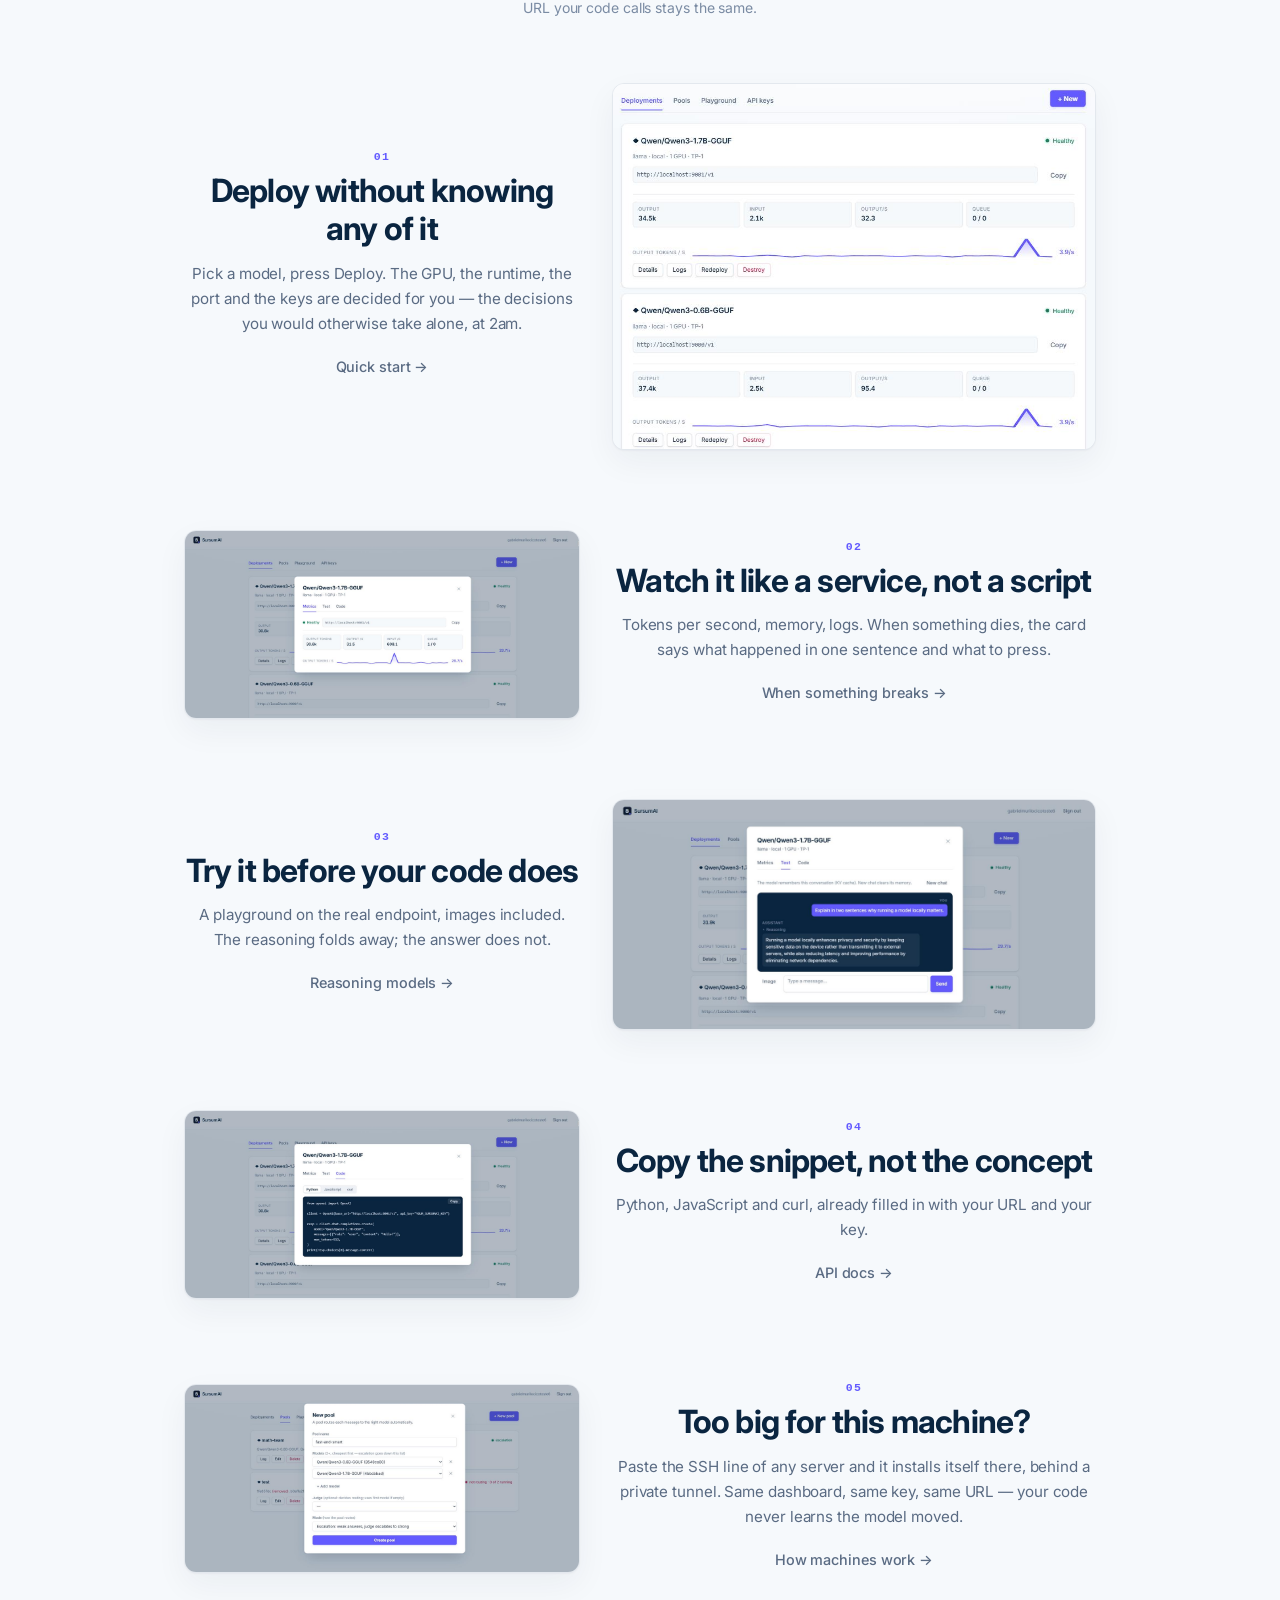
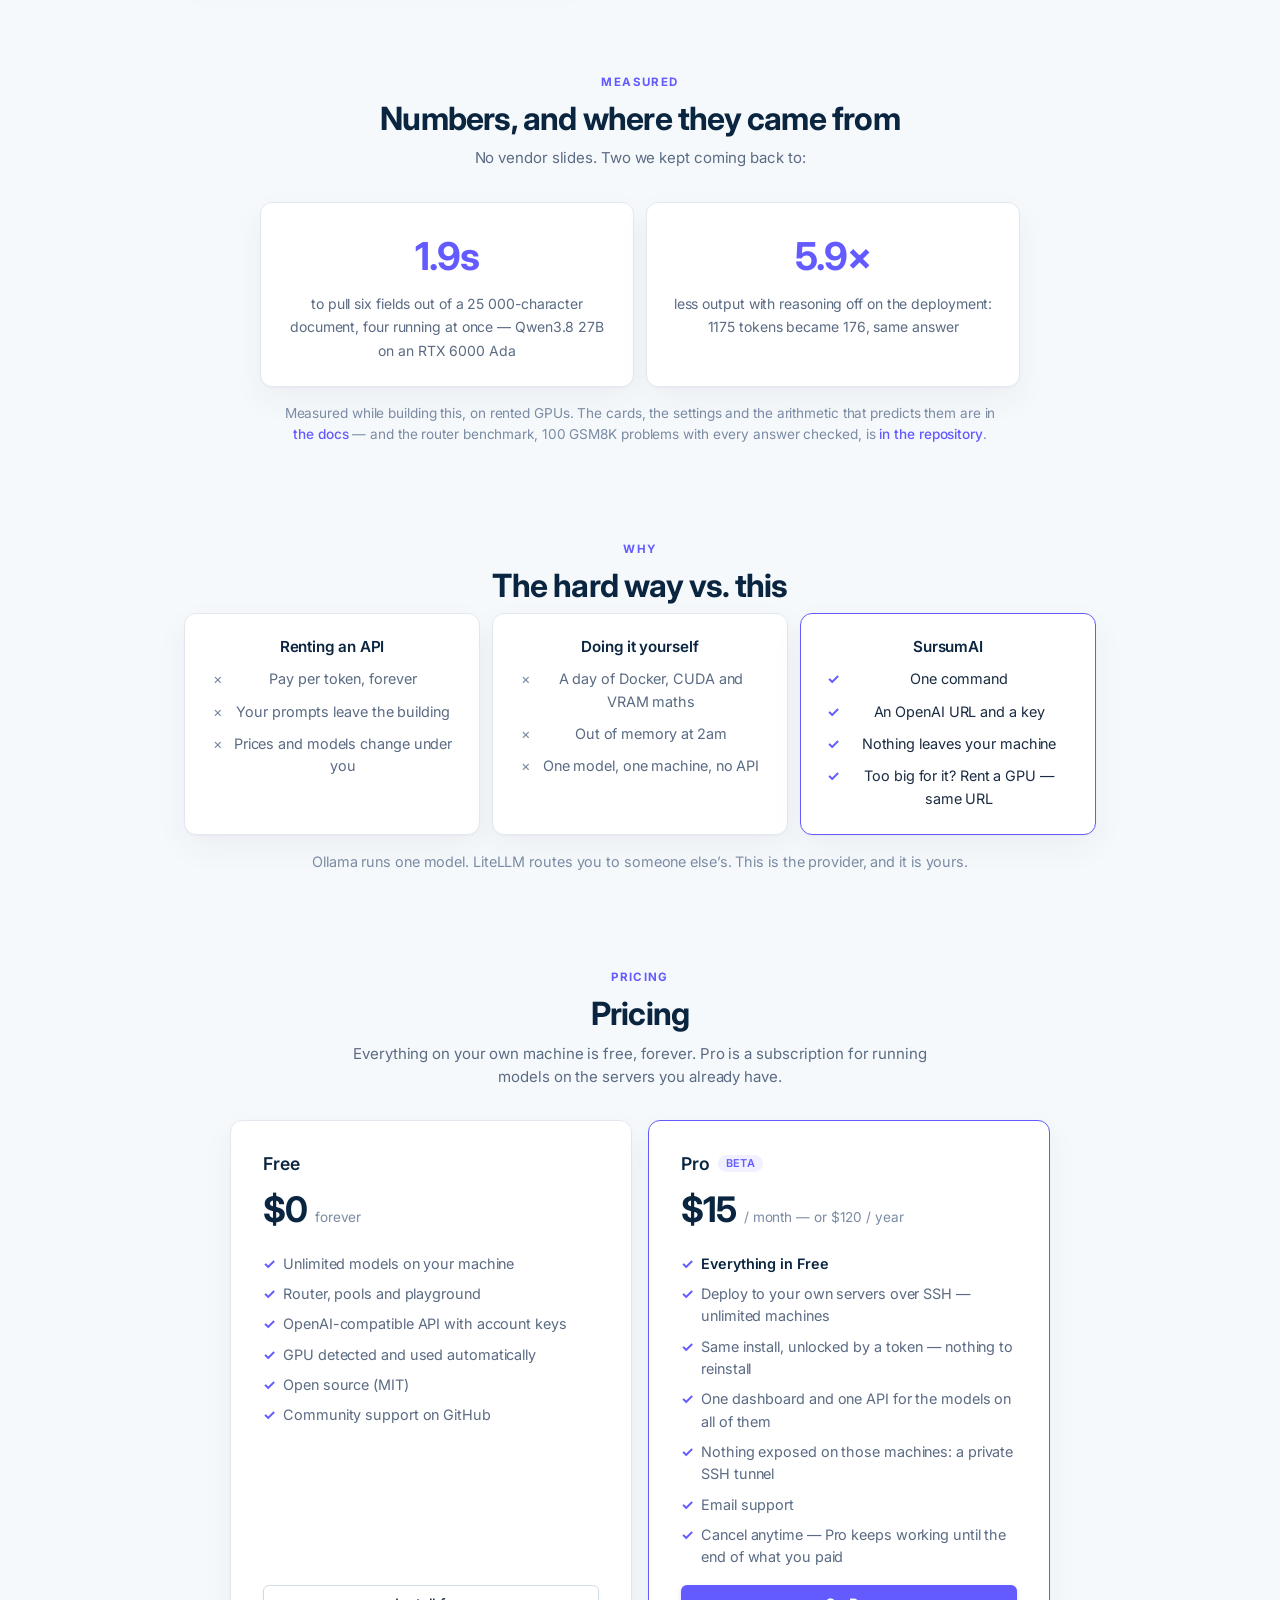
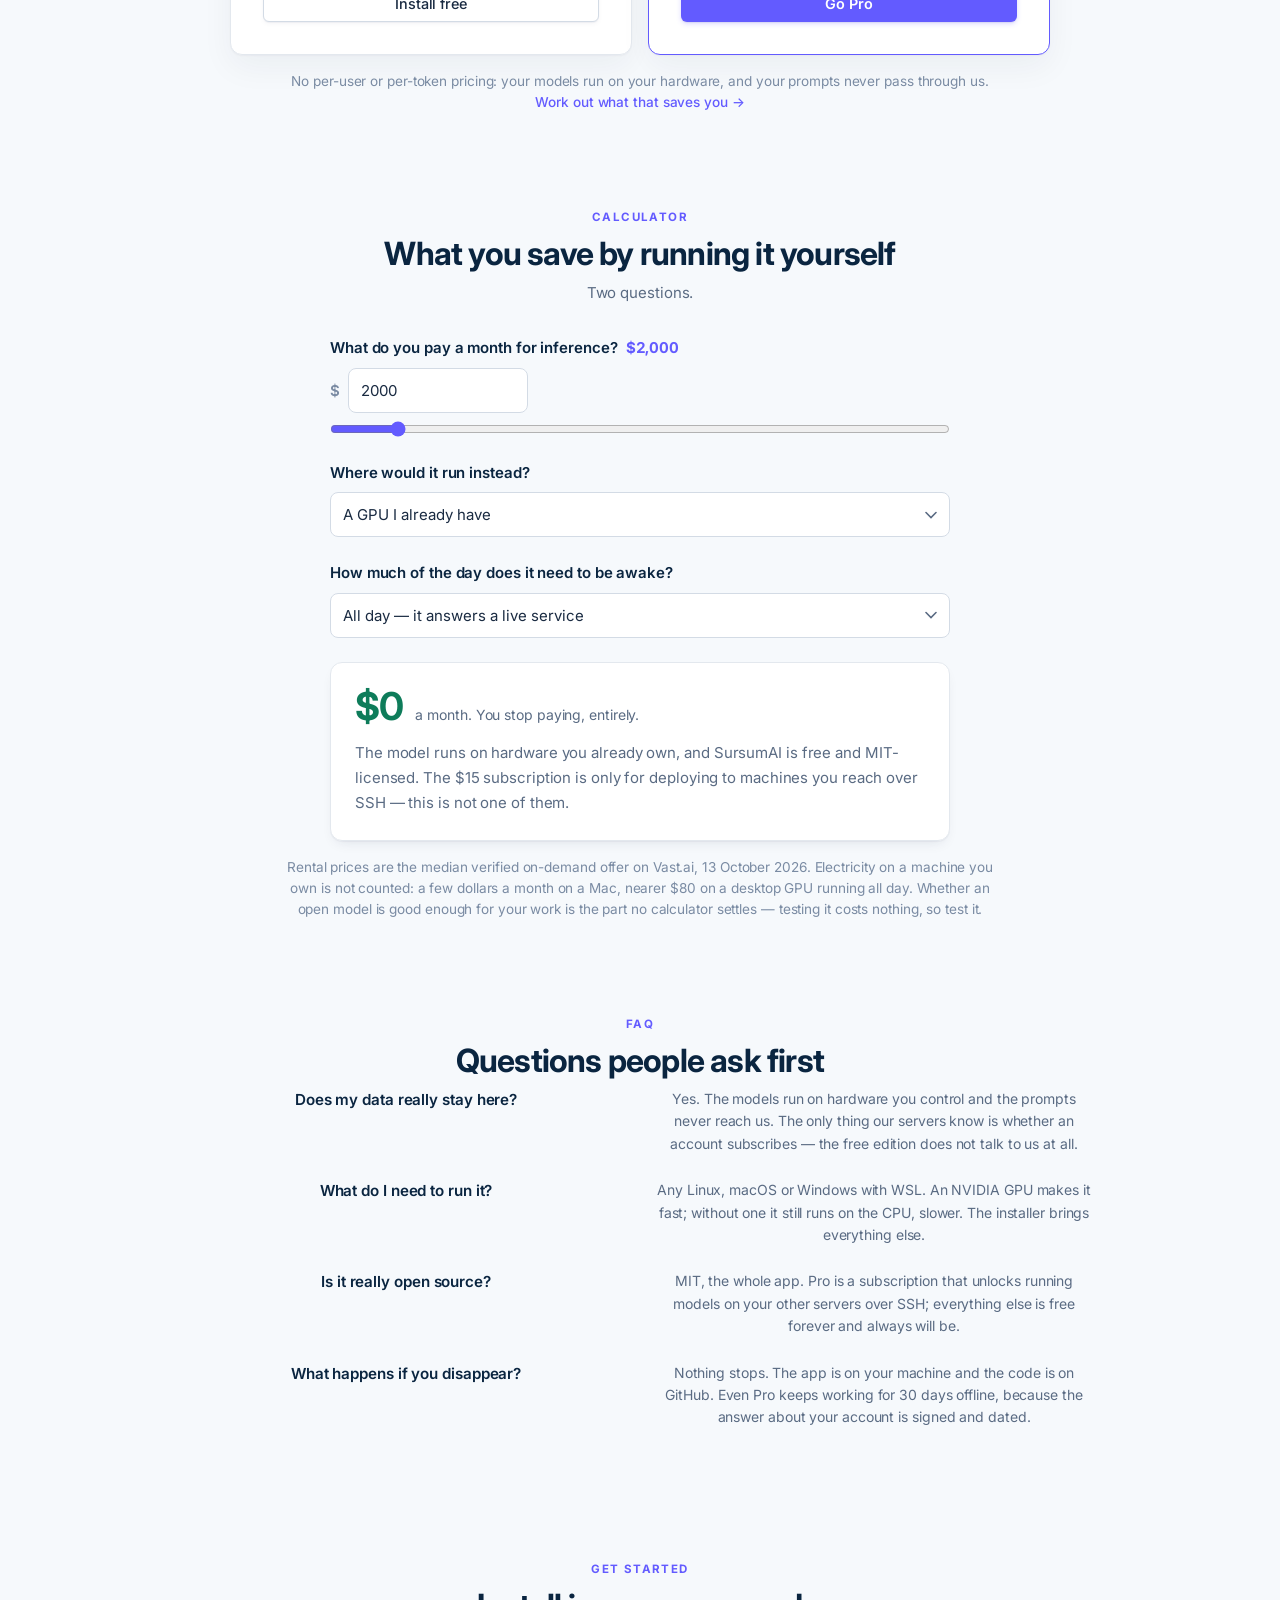
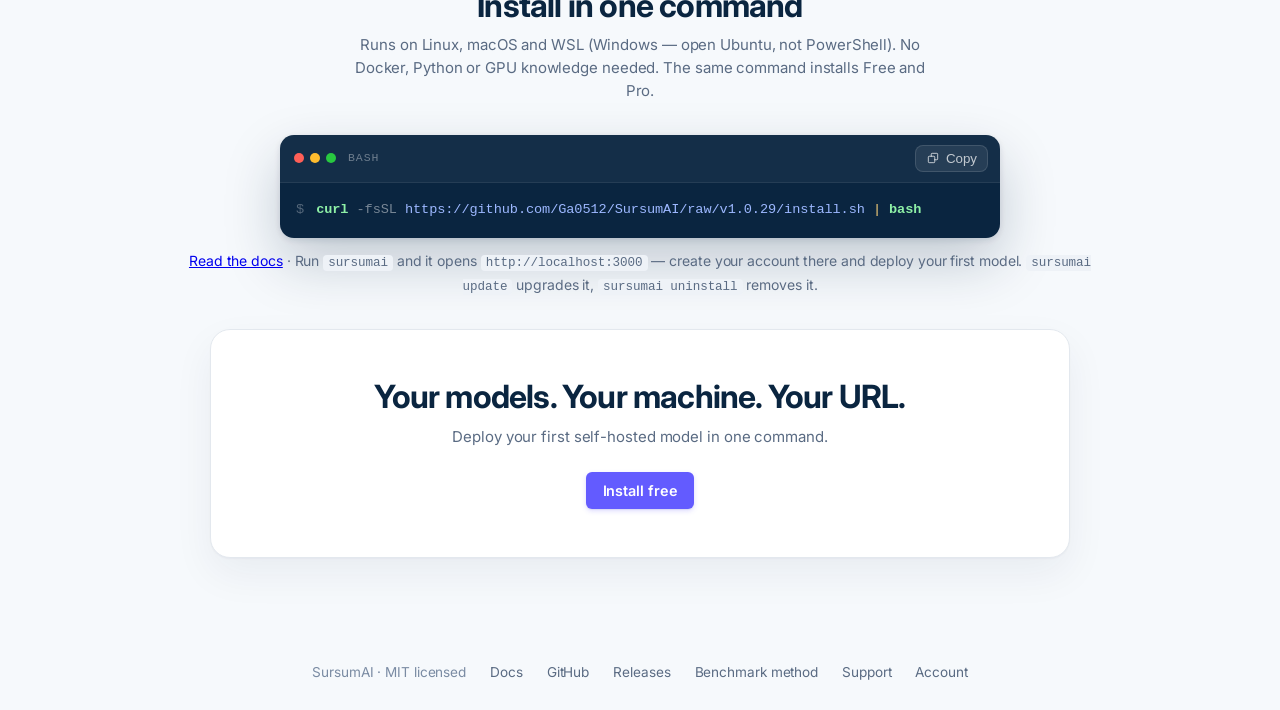
==== commit 2b520105: "v1.0.29: serviço que reinicia, histórico do deploy, e teto por chave quando a porta é exposta Co-Aut" ====
--- a/site/index.html
+++ b/site/index.html
@@ -33,7 +33,7 @@
         Swap <code>api.openai.com</code> for <code>localhost</code>.<br />
         One command. Your hardware, your data, no bill per token.
       </p>
-      <div class="term" data-copy="curl -fsSL https://github.com/Ga0512/SursumAI/raw/v1.0.28/install.sh | bash">
+      <div class="term" data-copy="curl -fsSL https://github.com/Ga0512/SursumAI/raw/v1.0.29/install.sh | bash">
         <div class="term-bar">
           <span class="term-dots"><i></i><i></i><i></i></span>
           <span class="term-name">bash</span>
@@ -42,7 +42,7 @@
             <span>Copy</span>
           </button>
         </div>
-        <pre class="term-body"><span class="term-prompt">$</span> <span class="term-cmd">curl</span> <span class="term-flag">-fsSL</span> <span class="term-url">https://github.com/Ga0512/SursumAI/raw/v1.0.28/install.sh</span> <span class="term-pipe">|</span> <span class="term-cmd">bash</span></pre>
+        <pre class="term-body"><span class="term-prompt">$</span> <span class="term-cmd">curl</span> <span class="term-flag">-fsSL</span> <span class="term-url">https://github.com/Ga0512/SursumAI/raw/v1.0.29/install.sh</span> <span class="term-pipe">|</span> <span class="term-cmd">bash</span></pre>
       </div>
       </div>
 
@@ -368,7 +368,7 @@
       <span class="eyebrow">Get started</span>
       <h2>Install in one command</h2>
       <p class="landing-sub">Runs on Linux, macOS and WSL (Windows &mdash; open Ubuntu, not PowerShell). No Docker, Python or GPU knowledge needed. The same command installs Free and Pro.</p>
-      <div class="term" data-copy="curl -fsSL https://github.com/Ga0512/SursumAI/raw/v1.0.28/install.sh | bash">
+      <div class="term" data-copy="curl -fsSL https://github.com/Ga0512/SursumAI/raw/v1.0.29/install.sh | bash">
         <div class="term-bar">
           <span class="term-dots"><i></i><i></i><i></i></span>
           <span class="term-name">bash</span>
@@ -377,7 +377,7 @@
             <span>Copy</span>
           </button>
         </div>
-        <pre class="term-body"><span class="term-prompt">$</span> <span class="term-cmd">curl</span> <span class="term-flag">-fsSL</span> <span class="term-url">https://github.com/Ga0512/SursumAI/raw/v1.0.28/install.sh</span> <span class="term-pipe">|</span> <span class="term-cmd">bash</span></pre>
+        <pre class="term-body"><span class="term-prompt">$</span> <span class="term-cmd">curl</span> <span class="term-flag">-fsSL</span> <span class="term-url">https://github.com/Ga0512/SursumAI/raw/v1.0.29/install.sh</span> <span class="term-pipe">|</span> <span class="term-cmd">bash</span></pre>
       </div>
       <p class="install-note"><a href="/docs.html">Read the docs</a> &middot; Run <code>sursumai</code> and it opens <code>http://localhost:3000</code> &mdash; create your account there and deploy your first model. <code>sursumai update</code> upgrades it, <code>sursumai uninstall</code> removes it.</p>
     </div>
